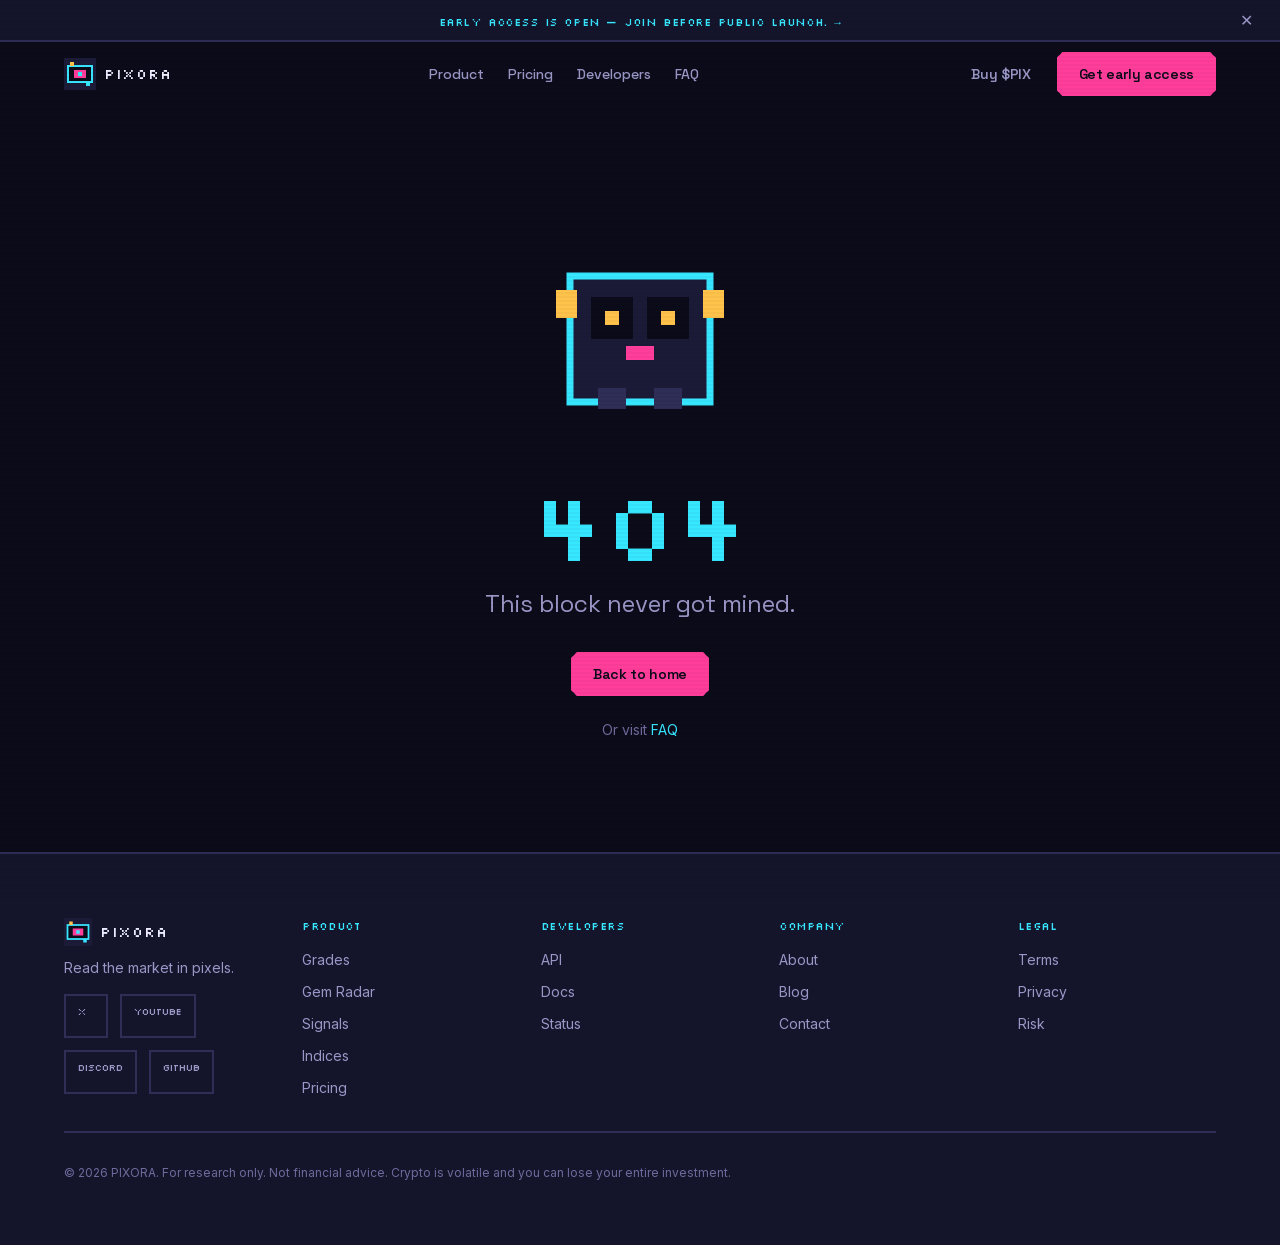
==== 404/index.html @ 0aa2efa0 "init out" ====
<!DOCTYPE html><html lang="en"><head><meta charSet="utf-8"/><meta name="viewport" content="width=device-width, initial-scale=1"/><link rel="preload" href="/_next/static/media/36966cca54120369-s.p.woff2" as="font" crossorigin="" type="font/woff2"/><link rel="preload" href="/_next/static/media/bb3ef058b751a6ad-s.p.woff2" as="font" crossorigin="" type="font/woff2"/><link rel="preload" href="/_next/static/media/cd21efaca8026c00-s.p.woff2" as="font" crossorigin="" type="font/woff2"/><link rel="preload" href="/_next/static/media/e4af272ccee01ff0-s.p.woff2" as="font" crossorigin="" type="font/woff2"/><link rel="stylesheet" href="/_next/static/css/86339a4e641a12f9.css" data-precedence="next"/><link rel="preload" as="script" fetchPriority="low" href="/_next/static/chunks/webpack-b4691cfa1167f748.js"/><script src="/_next/static/chunks/fd9d1056-ac47f7b4a1759b90.js" async=""></script><script src="/_next/static/chunks/117-aba1c39e933ef17c.js" async=""></script><script src="/_next/static/chunks/main-app-b367c24e3bdda0e7.js" async=""></script><script src="/_next/static/chunks/137-a3e1f3eebce6c471.js" async=""></script><script src="/_next/static/chunks/648-72a559f8085f5372.js" async=""></script><script src="/_next/static/chunks/372-f726cdbb1d85a0af.js" async=""></script><script src="/_next/static/chunks/app/not-found-fc26bf6916c43bfe.js" async=""></script><script src="/_next/static/chunks/421-c3013b877b399566.js" async=""></script><script src="/_next/static/chunks/app/page-7d59f54dd0442eeb.js" async=""></script><script src="/_next/static/chunks/app/layout-c3cb37a6035e5b88.js" async=""></script><meta name="robots" content="noindex"/><meta name="theme-color" content="#0B0B1A"/><title>PIXORA — AI market intelligence for crypto</title><meta name="description" content="PIXORA turns on-chain and market data into clear token scores, live signals, and early gem alerts. Research only — not financial advice."/><meta name="keywords" content="crypto analytics,token scores,crypto signals,AI crypto,gem finder,market intelligence"/><meta name="robots" content="index, follow"/><meta property="og:title" content="PIXORA — Read the market in pixels."/><meta property="og:description" content="Clear token scores, live signals, and early gem alerts. Research only."/><meta property="og:site_name" content="PIXORA"/><meta property="og:image" content="https://pixora.example/img/og.svg"/><meta property="og:image:width" content="1200"/><meta property="og:image:height" content="630"/><meta property="og:image:alt" content="PIXORA — Read the market in pixels."/><meta property="og:type" content="website"/><meta name="twitter:card" content="summary_large_image"/><meta name="twitter:title" content="PIXORA — Read the market in pixels."/><meta name="twitter:description" content="Clear token scores, live signals, and early gem alerts."/><meta name="twitter:image" content="https://pixora.example/img/og.svg"/><link rel="icon" href="/icons/icon.svg" type="image/svg+xml"/><link rel="apple-touch-icon" href="/icons/icon.svg"/><meta name="next-size-adjust"/><script src="/_next/static/chunks/polyfills-42372ed130431b0a.js" noModule=""></script></head><body class="__variable_0f99ce __variable_dd5b2f __variable_f367f3 __variable_3c557b font-sans"><div aria-hidden="true" class="pointer-events-none fixed inset-0 z-[70] opacity-[0.035]" style="background-image:repeating-linear-gradient(0deg, transparent, transparent 2px, rgba(0,0,0,.8) 2px, rgba(0,0,0,.8) 4px)"></div><header class="sticky top-0 z-40 border-b-2 transition-colors duration-pixel border-transparent bg-transparent"><div class="mx-auto flex h-16 max-w-container items-center justify-between px-4 md:px-6"><a class="flex items-center gap-2 text-text" href="/"><svg viewBox="0 0 32 32" class="h-8 w-8" aria-hidden="true" fill="none" xmlns="http://www.w3.org/2000/svg"><rect width="32" height="32" fill="#1B1B38"></rect><rect x="4" y="8" width="24" height="16" fill="#0B0B1A" stroke="#37E6FF" stroke-width="2"></rect><rect x="10" y="12" width="12" height="8" fill="#FF3D9A"></rect><rect x="14" y="14" width="4" height="4" fill="#37E6FF"></rect><rect x="6" y="4" width="4" height="4" fill="#FFC24B"></rect><rect x="22" y="24" width="4" height="4" fill="#37E6FF"></rect></svg><span class="font-pixel text-sm tracking-wider">PIXORA</span></a><nav class="hidden items-center gap-6 lg:flex" aria-label="Primary"><a class="group relative font-heading text-sm font-medium text-text-muted hover:text-text" href="/#pillars">Product<span class="absolute -bottom-1 left-0 h-0.5 w-0 bg-secondary transition-all duration-pixel group-hover:w-full"></span></a><a class="group relative font-heading text-sm font-medium text-text-muted hover:text-text" href="/pricing/">Pricing<span class="absolute -bottom-1 left-0 h-0.5 w-0 bg-secondary transition-all duration-pixel group-hover:w-full"></span></a><a class="group relative font-heading text-sm font-medium text-text-muted hover:text-text" href="/developers/">Developers<span class="absolute -bottom-1 left-0 h-0.5 w-0 bg-secondary transition-all duration-pixel group-hover:w-full"></span></a><a class="group relative font-heading text-sm font-medium text-text-muted hover:text-text" href="/faq/">FAQ<span class="absolute -bottom-1 left-0 h-0.5 w-0 bg-secondary transition-all duration-pixel group-hover:w-full"></span></a></nav><div class="hidden items-center gap-3 lg:flex"><a class="inline-flex items-center justify-center gap-2 py-2.5 font-heading text-sm font-semibold tracking-tight clip-pixel transition-all duration-pixel ease-pixel active:translate-y-0.5 active:shadow-none disabled:cursor-not-allowed disabled:opacity-40 disabled:active:translate-y-0 focus-visible:outline-2 focus-visible:outline-offset-2 focus-visible:outline-secondary bg-transparent text-text-muted border-2 border-transparent hover:text-secondary hover:border-line min-h-10 px-3" href="/#token">Buy $PIX</a><a class="inline-flex min-h-11 items-center justify-center gap-2 px-5 py-2.5 font-heading text-sm font-semibold tracking-tight clip-pixel transition-all duration-pixel ease-pixel active:translate-y-0.5 active:shadow-none disabled:cursor-not-allowed disabled:opacity-40 disabled:active:translate-y-0 focus-visible:outline-2 focus-visible:outline-offset-2 focus-visible:outline-secondary bg-primary text-on-primary border-2 border-primary hover:bg-primary-press shadow-hard hover:shadow-hard-sm" href="#final-cta">Get early access</a></div><button type="button" class="min-h-11 min-w-11 border-2 border-line px-3 font-pixel text-xs text-secondary lg:hidden" aria-label="Open menu" aria-expanded="false">MENU</button></div></header><main><section class="py-20 md:py-28"><div class="mx-auto w-full max-w-container px-4 md:px-6 flex flex-col items-center text-center"><div class="relative h-48 w-48 md:h-56 md:w-56" aria-hidden="true"><svg viewBox="0 0 64 64" class="h-full w-full" fill="none"><rect x="12" y="16" width="40" height="36" fill="#1B1B38" stroke="#37E6FF" stroke-width="2"></rect><rect x="18" y="22" width="12" height="12" fill="#0B0B1A"></rect><rect x="34" y="22" width="12" height="12" fill="#0B0B1A"></rect><rect x="22" y="26" width="4" height="4" fill="#37E6FF"></rect><rect x="38" y="26" width="4" height="4" fill="#37E6FF"></rect><rect x="28" y="36" width="8" height="4" fill="#FF3D9A"></rect><rect x="8" y="20" width="6" height="8" fill="#FFC24B"></rect><rect x="50" y="20" width="6" height="8" fill="#FFC24B"></rect><rect x="22" y="26" width="4" height="4" fill="#FFC24B"></rect><rect x="38" y="26" width="4" height="4" fill="#FFC24B"></rect><rect x="20" y="48" width="8" height="6" fill="#2E2E57"></rect><rect x="36" y="48" width="8" height="6" fill="#2E2E57"></rect></svg></div><p class="mt-8 font-pixel text-6xl text-secondary md:text-8xl">404</p><p class="mt-4 font-heading text-xl text-text-muted md:text-2xl">This block never got mined.</p><div class="mt-8"><a class="inline-flex min-h-11 items-center justify-center gap-2 px-5 py-2.5 font-heading text-sm font-semibold tracking-tight clip-pixel transition-all duration-pixel ease-pixel active:translate-y-0.5 active:shadow-none disabled:cursor-not-allowed disabled:opacity-40 disabled:active:translate-y-0 focus-visible:outline-2 focus-visible:outline-offset-2 focus-visible:outline-secondary bg-primary text-on-primary border-2 border-primary hover:bg-primary-press shadow-hard hover:shadow-hard-sm" href="/">Back to home</a></div><p class="mt-6 text-sm text-text-dim">Or visit<!-- --> <a class="text-secondary hover:text-primary" href="/faq/">FAQ</a></p></div></section></main><footer class="border-t-2 border-line bg-surface py-12 md:py-16"><div class="mx-auto w-full max-w-container px-4 md:px-6"><div class="grid gap-10 md:grid-cols-2 lg:grid-cols-5"><div class="lg:col-span-1"><a class="mb-3 flex items-center gap-2" href="/"><svg viewBox="0 0 32 32" class="h-7 w-7" aria-hidden="true" fill="none" xmlns="http://www.w3.org/2000/svg"><rect width="32" height="32" fill="#1B1B38"></rect><rect x="4" y="8" width="24" height="16" fill="#0B0B1A" stroke="#37E6FF" stroke-width="2"></rect><rect x="10" y="12" width="12" height="8" fill="#FF3D9A"></rect><rect x="14" y="14" width="4" height="4" fill="#37E6FF"></rect><rect x="6" y="4" width="4" height="4" fill="#FFC24B"></rect><rect x="22" y="24" width="4" height="4" fill="#37E6FF"></rect></svg><span class="font-pixel text-sm tracking-wider text-text">PIXORA</span></a><p class="mb-4 text-sm text-text-muted">Read the market in pixels.</p><div class="flex flex-wrap gap-3"><a href="#" class="min-h-11 min-w-11 border-2 border-line px-3 py-2 font-pixel text-[10px] uppercase text-text-muted hover:border-secondary hover:text-secondary" aria-label="X">X</a><a href="#" class="min-h-11 min-w-11 border-2 border-line px-3 py-2 font-pixel text-[10px] uppercase text-text-muted hover:border-secondary hover:text-secondary" aria-label="YouTube">YouTube</a><a href="#" class="min-h-11 min-w-11 border-2 border-line px-3 py-2 font-pixel text-[10px] uppercase text-text-muted hover:border-secondary hover:text-secondary" aria-label="Discord">Discord</a><a href="#" class="min-h-11 min-w-11 border-2 border-line px-3 py-2 font-pixel text-[10px] uppercase text-text-muted hover:border-secondary hover:text-secondary" aria-label="GitHub">GitHub</a></div></div><div><h3 class="mb-3 font-pixel text-[11px] uppercase tracking-wider text-secondary">Product</h3><ul class="space-y-2"><li><a class="text-sm text-text-muted hover:text-text" href="/#dual-grade">Grades</a></li><li><a class="text-sm text-text-muted hover:text-text" href="/#gem-radar">Gem Radar</a></li><li><a class="text-sm text-text-muted hover:text-text" href="/#signals">Signals</a></li><li><a class="text-sm text-text-muted hover:text-text" href="/#indices">Indices</a></li><li><a class="text-sm text-text-muted hover:text-text" href="/pricing/">Pricing</a></li></ul></div><div><h3 class="mb-3 font-pixel text-[11px] uppercase tracking-wider text-secondary">Developers</h3><ul class="space-y-2"><li><a class="text-sm text-text-muted hover:text-text" href="/developers/">API</a></li><li><a class="text-sm text-text-muted hover:text-text" href="/developers/docs/">Docs</a></li><li><a class="text-sm text-text-muted hover:text-text" href="#">Status</a></li></ul></div><div><h3 class="mb-3 font-pixel text-[11px] uppercase tracking-wider text-secondary">Company</h3><ul class="space-y-2"><li><a class="text-sm text-text-muted hover:text-text" href="/about/">About</a></li><li><a class="text-sm text-text-muted hover:text-text" href="#">Blog</a></li><li><a class="text-sm text-text-muted hover:text-text" href="#final-cta">Contact</a></li></ul></div><div><h3 class="mb-3 font-pixel text-[11px] uppercase tracking-wider text-secondary">Legal</h3><ul class="space-y-2"><li><a class="text-sm text-text-muted hover:text-text" href="/legal/terms/">Terms</a></li><li><a class="text-sm text-text-muted hover:text-text" href="/legal/privacy/">Privacy</a></li><li><a class="text-sm text-text-muted hover:text-text" href="/legal/risk/">Risk</a></li></ul></div></div><div class="h-0.5 w-full bg-line my-8" role="separator" aria-hidden="true"></div><p class="text-xs text-text-dim">© 2026 PIXORA. For research only. Not financial advice. Crypto is volatile and you can lose your entire investment.</p></div></footer><div class="pointer-events-none fixed bottom-4 right-4 z-[60] flex flex-col gap-2" aria-live="polite"></div><script src="/_next/static/chunks/webpack-b4691cfa1167f748.js" async=""></script><script>(self.__next_f=self.__next_f||[]).push([0]);self.__next_f.push([2,null])</script><script>self.__next_f.push([1,"1:HL[\"/_next/static/media/36966cca54120369-s.p.woff2\",\"font\",{\"crossOrigin\":\"\",\"type\":\"font/woff2\"}]\n2:HL[\"/_next/static/media/bb3ef058b751a6ad-s.p.woff2\",\"font\",{\"crossOrigin\":\"\",\"type\":\"font/woff2\"}]\n3:HL[\"/_next/static/media/cd21efaca8026c00-s.p.woff2\",\"font\",{\"crossOrigin\":\"\",\"type\":\"font/woff2\"}]\n4:HL[\"/_next/static/media/e4af272ccee01ff0-s.p.woff2\",\"font\",{\"crossOrigin\":\"\",\"type\":\"font/woff2\"}]\n5:HL[\"/_next/static/css/86339a4e641a12f9.css\",\"style\"]\n"])</script><script>self.__next_f.push([1,"6:I[2846,[],\"\"]\n8:I[5990,[\"137\",\"static/chunks/137-a3e1f3eebce6c471.js\",\"648\",\"static/chunks/648-72a559f8085f5372.js\",\"372\",\"static/chunks/372-f726cdbb1d85a0af.js\",\"160\",\"static/chunks/app/not-found-fc26bf6916c43bfe.js\"],\"Mascot\"]\n9:I[6908,[\"137\",\"static/chunks/137-a3e1f3eebce6c471.js\",\"648\",\"static/chunks/648-72a559f8085f5372.js\",\"372\",\"static/chunks/372-f726cdbb1d85a0af.js\",\"421\",\"static/chunks/421-c3013b877b399566.js\",\"931\",\"static/chunks/app/page-7d59f54dd0442eeb.js\"],\"PixelButton\"]\na:I[2972,[\"137\",\"static/chunks/137-a3e1f3eebce6c471.js\",\"648\",\"static/chunks/648-72a559f8085f5372.js\",\"372\",\"static/chunks/372-f726cdbb1d85a0af.js\",\"421\",\"static/chunks/421-c3013b877b399566.js\",\"931\",\"static/chunks/app/page-7d59f54dd0442eeb.js\"],\"\"]\nb:I[4707,[],\"\"]\nc:I[6423,[],\"\"]\nd:I[5505,[\"137\",\"static/chunks/137-a3e1f3eebce6c471.js\",\"648\",\"static/chunks/648-72a559f8085f5372.js\",\"185\",\"static/chunks/app/layout-c3cb37a6035e5b88.js\"],\"ToastProvider\"]\ne:I[4822,[\"137\",\"static/chunks/137-a3e1f3eebce6c471.js\",\"648\",\"static/chunks/648-72a559f8085f5372.js\",\"185\",\"static/chunks/app/layout-c3cb37a6035e5b88.js\"],\"ScanlineOverlay\"]\nf:I[1106,[\"137\",\"static/chunks/137-a3e1f3eebce6c471.js\",\"648\",\"static/chunks/648-72a559f8085f5372.js\",\"185\",\"static/chunks/app/layout-c3cb37a6035e5b88.js\"],\"AnnouncementBar\"]\n10:I[2310,[\"137\",\"static/chunks/137-a3e1f3eebce6c471.js\",\"648\",\"static/chunks/648-72a559f8085f5372.js\",\"185\",\"static/chunks/app/layout-c3cb37a6035e5b88.js\"],\"Navbar\"]\n12:I[1060,[],\"\"]\n13:[]\n"])</script><script>self.__next_f.push([1,"0:[\"$\",\"$L6\",null,{\"buildId\":\"bHCZo353h8qF0a1G0tWmg\",\"assetPrefix\":\"\",\"urlParts\":[\"\",\"_not-found\",\"\"],\"initialTree\":[\"\",{\"children\":[\"/_not-found\",{\"children\":[\"__PAGE__\",{}]}]},\"$undefined\",\"$undefined\",true],\"initialSeedData\":[\"\",{\"children\":[\"/_not-found\",{\"children\":[\"__PAGE__\",{},[[\"$L7\",[\"$\",\"section\",null,{\"className\":\"py-20 md:py-28\",\"children\":[\"$\",\"div\",null,{\"className\":\"mx-auto w-full max-w-container px-4 md:px-6 flex flex-col items-center text-center\",\"children\":[[\"$\",\"$L8\",null,{\"size\":\"lg\",\"expression\":\"surprise\"}],[\"$\",\"p\",null,{\"className\":\"mt-8 font-pixel text-6xl text-secondary md:text-8xl\",\"children\":\"404\"}],[\"$\",\"p\",null,{\"className\":\"mt-4 font-heading text-xl text-text-muted md:text-2xl\",\"children\":\"This block never got mined.\"}],[\"$\",\"div\",null,{\"className\":\"mt-8\",\"children\":[\"$\",\"$L9\",null,{\"href\":\"/\",\"children\":\"Back to home\"}]}],[\"$\",\"p\",null,{\"className\":\"mt-6 text-sm text-text-dim\",\"children\":[\"Or visit\",\" \",[\"$\",\"$La\",null,{\"href\":\"/faq\",\"className\":\"text-secondary hover:text-primary\",\"children\":\"FAQ\"}]]}]]}]}],null],null],null]},[null,[\"$\",\"$Lb\",null,{\"parallelRouterKey\":\"children\",\"segmentPath\":[\"children\",\"/_not-found\",\"children\"],\"error\":\"$undefined\",\"errorStyles\":\"$undefined\",\"errorScripts\":\"$undefined\",\"template\":[\"$\",\"$Lc\",null,{}],\"templateStyles\":\"$undefined\",\"templateScripts\":\"$undefined\",\"notFound\":\"$undefined\",\"notFoundStyles\":\"$undefined\"}]],null]},[[[[\"$\",\"link\",\"0\",{\"rel\":\"stylesheet\",\"href\":\"/_next/static/css/86339a4e641a12f9.css\",\"precedence\":\"next\",\"crossOrigin\":\"$undefined\"}]],[\"$\",\"html\",null,{\"lang\":\"en\",\"children\":[\"$\",\"body\",null,{\"className\":\"__variable_0f99ce __variable_dd5b2f __variable_f367f3 __variable_3c557b font-sans\",\"children\":[\"$\",\"$Ld\",null,{\"children\":[[\"$\",\"$Le\",null,{}],[\"$\",\"$Lf\",null,{}],[\"$\",\"$L10\",null,{}],[\"$\",\"main\",null,{\"children\":[\"$\",\"$Lb\",null,{\"parallelRouterKey\":\"children\",\"segmentPath\":[\"children\"],\"error\":\"$undefined\",\"errorStyles\":\"$undefined\",\"errorScripts\":\"$undefined\",\"template\":[\"$\",\"$Lc\",null,{}],\"templateStyles\":\"$undefined\",\"templateScripts\":\"$undefined\",\"notFound\":[\"$\",\"section\",null,{\"className\":\"py-20 md:py-28\",\"children\":[\"$\",\"div\",null,{\"className\":\"mx-auto w-full max-w-container px-4 md:px-6 flex flex-col items-center text-center\",\"children\":[[\"$\",\"$L8\",null,{\"size\":\"lg\",\"expression\":\"surprise\"}],[\"$\",\"p\",null,{\"className\":\"mt-8 font-pixel text-6xl text-secondary md:text-8xl\",\"children\":\"404\"}],[\"$\",\"p\",null,{\"className\":\"mt-4 font-heading text-xl text-text-muted md:text-2xl\",\"children\":\"This block never got mined.\"}],[\"$\",\"div\",null,{\"className\":\"mt-8\",\"children\":[\"$\",\"$L9\",null,{\"href\":\"/\",\"children\":\"Back to home\"}]}],[\"$\",\"p\",null,{\"className\":\"mt-6 text-sm text-text-dim\",\"children\":[\"Or visit\",\" \",[\"$\",\"$La\",null,{\"href\":\"/faq\",\"className\":\"text-secondary hover:text-primary\",\"children\":\"FAQ\"}]]}]]}]}],\"notFoundStyles\":[]}]}],[\"$\",\"footer\",null,{\"className\":\"border-t-2 border-line bg-surface py-12 md:py-16\",\"children\":[\"$\",\"div\",null,{\"className\":\"mx-auto w-full max-w-container px-4 md:px-6\",\"children\":[[\"$\",\"div\",null,{\"className\":\"grid gap-10 md:grid-cols-2 lg:grid-cols-5\",\"children\":[[\"$\",\"div\",null,{\"className\":\"lg:col-span-1\",\"children\":[[\"$\",\"$La\",null,{\"href\":\"/\",\"className\":\"mb-3 flex items-center gap-2\",\"children\":[[\"$\",\"svg\",null,{\"viewBox\":\"0 0 32 32\",\"className\":\"h-7 w-7\",\"aria-hidden\":true,\"fill\":\"none\",\"xmlns\":\"http://www.w3.org/2000/svg\",\"children\":[[\"$\",\"rect\",null,{\"width\":\"32\",\"height\":\"32\",\"fill\":\"#1B1B38\"}],[\"$\",\"rect\",null,{\"x\":\"4\",\"y\":\"8\",\"width\":\"24\",\"height\":\"16\",\"fill\":\"#0B0B1A\",\"stroke\":\"#37E6FF\",\"strokeWidth\":\"2\"}],[\"$\",\"rect\",null,{\"x\":\"10\",\"y\":\"12\",\"width\":\"12\",\"height\":\"8\",\"fill\":\"#FF3D9A\"}],[\"$\",\"rect\",null,{\"x\":\"14\",\"y\":\"14\",\"width\":\"4\",\"height\":\"4\",\"fill\":\"#37E6FF\"}],[\"$\",\"rect\",null,{\"x\":\"6\",\"y\":\"4\",\"width\":\"4\",\"height\":\"4\",\"fill\":\"#FFC24B\"}],[\"$\",\"rect\",null,{\"x\":\"22\",\"y\":\"24\",\"width\":\"4\",\"height\":\"4\",\"fill\":\"#37E6FF\"}]]}],[\"$\",\"span\",null,{\"className\":\"font-pixel text-sm tracking-wider text-text\",\"children\":\"PIXORA\"}]]}],[\"$\",\"p\",null,{\"className\":\"mb-4 text-sm text-text-muted\",\"children\":\"Read the market in pixels.\"}],[\"$\",\"div\",null,{\"className\":\"flex flex-wrap gap-3\",\"children\":[[\"$\",\"a\",\"X\",{\"href\":\"#\",\"className\":\"min-h-11 min-w-11 border-2 border-line px-3 py-2 font-pixel text-[10px] uppercase text-text-muted hover:border-secondary hover:text-secondary\",\"aria-label\":\"X\",\"children\":\"X\"}],[\"$\",\"a\",\"YouTube\",{\"href\":\"#\",\"className\":\"min-h-11 min-w-11 border-2 border-line px-3 py-2 font-pixel text-[10px] uppercase text-text-muted hover:border-secondary hover:text-secondary\",\"aria-label\":\"YouTube\",\"children\":\"YouTube\"}],[\"$\",\"a\",\"Discord\",{\"href\":\"#\",\"className\":\"min-h-11 min-w-11 border-2 border-line px-3 py-2 font-pixel text-[10px] uppercase text-text-muted hover:border-secondary hover:text-secondary\",\"aria-label\":\"Discord\",\"children\":\"Discord\"}],[\"$\",\"a\",\"GitHub\",{\"href\":\"#\",\"className\":\"min-h-11 min-w-11 border-2 border-line px-3 py-2 font-pixel text-[10px] uppercase text-text-muted hover:border-secondary hover:text-secondary\",\"aria-label\":\"GitHub\",\"children\":\"GitHub\"}]]}]]}],[[\"$\",\"div\",\"Product\",{\"children\":[[\"$\",\"h3\",null,{\"className\":\"mb-3 font-pixel text-[11px] uppercase tracking-wider text-secondary\",\"children\":\"Product\"}],[\"$\",\"ul\",null,{\"className\":\"space-y-2\",\"children\":[[\"$\",\"li\",\"Grades\",{\"children\":[\"$\",\"$La\",null,{\"href\":\"/#dual-grade\",\"className\":\"text-sm text-text-muted hover:text-text\",\"children\":\"Grades\"}]}],[\"$\",\"li\",\"Gem Radar\",{\"children\":[\"$\",\"$La\",null,{\"href\":\"/#gem-radar\",\"className\":\"text-sm text-text-muted hover:text-text\",\"children\":\"Gem Radar\"}]}],[\"$\",\"li\",\"Signals\",{\"children\":[\"$\",\"$La\",null,{\"href\":\"/#signals\",\"className\":\"text-sm text-text-muted hover:text-text\",\"children\":\"Signals\"}]}],[\"$\",\"li\",\"Indices\",{\"children\":[\"$\",\"$La\",null,{\"href\":\"/#indices\",\"className\":\"text-sm text-text-muted hover:text-text\",\"children\":\"Indices\"}]}],[\"$\",\"li\",\"Pricing\",{\"children\":[\"$\",\"$La\",null,{\"href\":\"/pricing\",\"className\":\"text-sm text-text-muted hover:text-text\",\"children\":\"Pricing\"}]}]]}]]}],[\"$\",\"div\",\"Developers\",{\"children\":[[\"$\",\"h3\",null,{\"className\":\"mb-3 font-pixel text-[11px] uppercase tracking-wider text-secondary\",\"children\":\"Developers\"}],[\"$\",\"ul\",null,{\"className\":\"space-y-2\",\"children\":[[\"$\",\"li\",\"API\",{\"children\":[\"$\",\"$La\",null,{\"href\":\"/developers\",\"className\":\"text-sm text-text-muted hover:text-text\",\"children\":\"API\"}]}],[\"$\",\"li\",\"Docs\",{\"children\":[\"$\",\"$La\",null,{\"href\":\"/developers/docs\",\"className\":\"text-sm text-text-muted hover:text-text\",\"children\":\"Docs\"}]}],[\"$\",\"li\",\"Status\",{\"children\":[\"$\",\"$La\",null,{\"href\":\"#\",\"className\":\"text-sm text-text-muted hover:text-text\",\"children\":\"Status\"}]}]]}]]}],[\"$\",\"div\",\"Company\",{\"children\":[[\"$\",\"h3\",null,{\"className\":\"mb-3 font-pixel text-[11px] uppercase tracking-wider text-secondary\",\"children\":\"Company\"}],[\"$\",\"ul\",null,{\"className\":\"space-y-2\",\"children\":[[\"$\",\"li\",\"About\",{\"children\":[\"$\",\"$La\",null,{\"href\":\"/about\",\"className\":\"text-sm text-text-muted hover:text-text\",\"children\":\"About\"}]}],[\"$\",\"li\",\"Blog\",{\"children\":[\"$\",\"$La\",null,{\"href\":\"#\",\"className\":\"text-sm text-text-muted hover:text-text\",\"children\":\"Blog\"}]}],[\"$\",\"li\",\"Contact\",{\"children\":[\"$\",\"$La\",null,{\"href\":\"#final-cta\",\"className\":\"text-sm text-text-muted hover:text-text\",\"children\":\"Contact\"}]}]]}]]}],[\"$\",\"div\",\"Legal\",{\"children\":[[\"$\",\"h3\",null,{\"className\":\"mb-3 font-pixel text-[11px] uppercase tracking-wider text-secondary\",\"children\":\"Legal\"}],[\"$\",\"ul\",null,{\"className\":\"space-y-2\",\"children\":[[\"$\",\"li\",\"Terms\",{\"children\":[\"$\",\"$La\",null,{\"href\":\"/legal/terms\",\"className\":\"text-sm text-text-muted hover:text-text\",\"children\":\"Terms\"}]}],[\"$\",\"li\",\"Privacy\",{\"children\":[\"$\",\"$La\",null,{\"href\":\"/legal/privacy\",\"className\":\"text-sm text-text-muted hover:text-text\",\"children\":\"Privacy\"}]}],[\"$\",\"li\",\"Risk\",{\"children\":[\"$\",\"$La\",null,{\"href\":\"/legal/risk\",\"className\":\"text-sm text-text-muted hover:text-text\",\"children\":\"Risk\"}]}]]}]]}]]]}],[\"$\",\"div\",null,{\"className\":\"h-0.5 w-full bg-line my-8\",\"role\":\"separator\",\"aria-hidden\":true}],[\"$\",\"p\",null,{\"className\":\"text-xs text-text-dim\",\"children\":\"© 2026 PIXORA. For research only. Not financial advice. Crypto is volatile and you can lose your entire investment.\"}]]}]}]]}]}]}]],null],null],\"couldBeIntercepted\":false,\"initialHead\":[[\"$\",\"meta\",null,{\"name\":\"robots\",\"content\":\"noindex\"}],\"$L11\"],\"globalErrorComponent\":\"$12\",\"missingSlots\":\"$W13\"}]\n"])</script><script>self.__next_f.push([1,"11:[[\"$\",\"meta\",\"0\",{\"name\":\"viewport\",\"content\":\"width=device-width, initial-scale=1\"}],[\"$\",\"meta\",\"1\",{\"name\":\"theme-color\",\"content\":\"#0B0B1A\"}],[\"$\",\"meta\",\"2\",{\"charSet\":\"utf-8\"}],[\"$\",\"title\",\"3\",{\"children\":\"PIXORA — AI market intelligence for crypto\"}],[\"$\",\"meta\",\"4\",{\"name\":\"description\",\"content\":\"PIXORA turns on-chain and market data into clear token scores, live signals, and early gem alerts. Research only — not financial advice.\"}],[\"$\",\"meta\",\"5\",{\"name\":\"keywords\",\"content\":\"crypto analytics,token scores,crypto signals,AI crypto,gem finder,market intelligence\"}],[\"$\",\"meta\",\"6\",{\"name\":\"robots\",\"content\":\"index, follow\"}],[\"$\",\"meta\",\"7\",{\"property\":\"og:title\",\"content\":\"PIXORA — Read the market in pixels.\"}],[\"$\",\"meta\",\"8\",{\"property\":\"og:description\",\"content\":\"Clear token scores, live signals, and early gem alerts. Research only.\"}],[\"$\",\"meta\",\"9\",{\"property\":\"og:site_name\",\"content\":\"PIXORA\"}],[\"$\",\"meta\",\"10\",{\"property\":\"og:image\",\"content\":\"https://pixora.example/img/og.svg\"}],[\"$\",\"meta\",\"11\",{\"property\":\"og:image:width\",\"content\":\"1200\"}],[\"$\",\"meta\",\"12\",{\"property\":\"og:image:height\",\"content\":\"630\"}],[\"$\",\"meta\",\"13\",{\"property\":\"og:image:alt\",\"content\":\"PIXORA — Read the market in pixels.\"}],[\"$\",\"meta\",\"14\",{\"property\":\"og:type\",\"content\":\"website\"}],[\"$\",\"meta\",\"15\",{\"name\":\"twitter:card\",\"content\":\"summary_large_image\"}],[\"$\",\"meta\",\"16\",{\"name\":\"twitter:title\",\"content\":\"PIXORA — Read the market in pixels.\"}],[\"$\",\"meta\",\"17\",{\"name\":\"twitter:description\",\"content\":\"Clear token scores, live signals, and early gem alerts.\"}],[\"$\",\"meta\",\"18\",{\"name\":\"twitter:image\",\"content\":\"https://pixora.example/img/og.svg\"}],[\"$\",\"link\",\"19\",{\"rel\":\"icon\",\"href\":\"/icons/icon.svg\",\"type\":\"image/svg+xml\"}],[\"$\",\"link\",\"20\",{\"rel\":\"apple-touch-icon\",\"href\":\"/icons/icon.svg\"}],[\"$\",\"meta\",\"21\",{\"name\":\"next-size-adjust\"}]]\n7:null\n"])</script></body></html>
---- _next/static/css/86339a4e641a12f9.css ----
*,:after,:before{--tw-border-spacing-x:0;--tw-border-spacing-y:0;--tw-translate-x:0;--tw-translate-y:0;--tw-rotate:0;--tw-skew-x:0;--tw-skew-y:0;--tw-scale-x:1;--tw-scale-y:1;--tw-pan-x: ;--tw-pan-y: ;--tw-pinch-zoom: ;--tw-scroll-snap-strictness:proximity;--tw-gradient-from-position: ;--tw-gradient-via-position: ;--tw-gradient-to-position: ;--tw-ordinal: ;--tw-slashed-zero: ;--tw-numeric-figure: ;--tw-numeric-spacing: ;--tw-numeric-fraction: ;--tw-ring-inset: ;--tw-ring-offset-width:0px;--tw-ring-offset-color:#fff;--tw-ring-color:rgba(59,130,246,.5);--tw-ring-offset-shadow:0 0 #0000;--tw-ring-shadow:0 0 #0000;--tw-shadow:0 0 #0000;--tw-shadow-colored:0 0 #0000;--tw-blur: ;--tw-brightness: ;--tw-contrast: ;--tw-grayscale: ;--tw-hue-rotate: ;--tw-invert: ;--tw-saturate: ;--tw-sepia: ;--tw-drop-shadow: ;--tw-backdrop-blur: ;--tw-backdrop-brightness: ;--tw-backdrop-contrast: ;--tw-backdrop-grayscale: ;--tw-backdrop-hue-rotate: ;--tw-backdrop-invert: ;--tw-backdrop-opacity: ;--tw-backdrop-saturate: ;--tw-backdrop-sepia: ;--tw-contain-size: ;--tw-contain-layout: ;--tw-contain-paint: ;--tw-contain-style: }::backdrop{--tw-border-spacing-x:0;--tw-border-spacing-y:0;--tw-translate-x:0;--tw-translate-y:0;--tw-rotate:0;--tw-skew-x:0;--tw-skew-y:0;--tw-scale-x:1;--tw-scale-y:1;--tw-pan-x: ;--tw-pan-y: ;--tw-pinch-zoom: ;--tw-scroll-snap-strictness:proximity;--tw-gradient-from-position: ;--tw-gradient-via-position: ;--tw-gradient-to-position: ;--tw-ordinal: ;--tw-slashed-zero: ;--tw-numeric-figure: ;--tw-numeric-spacing: ;--tw-numeric-fraction: ;--tw-ring-inset: ;--tw-ring-offset-width:0px;--tw-ring-offset-color:#fff;--tw-ring-color:rgba(59,130,246,.5);--tw-ring-offset-shadow:0 0 #0000;--tw-ring-shadow:0 0 #0000;--tw-shadow:0 0 #0000;--tw-shadow-colored:0 0 #0000;--tw-blur: ;--tw-brightness: ;--tw-contrast: ;--tw-grayscale: ;--tw-hue-rotate: ;--tw-invert: ;--tw-saturate: ;--tw-sepia: ;--tw-drop-shadow: ;--tw-backdrop-blur: ;--tw-backdrop-brightness: ;--tw-backdrop-contrast: ;--tw-backdrop-grayscale: ;--tw-backdrop-hue-rotate: ;--tw-backdrop-invert: ;--tw-backdrop-opacity: ;--tw-backdrop-saturate: ;--tw-backdrop-sepia: ;--tw-contain-size: ;--tw-contain-layout: ;--tw-contain-paint: ;--tw-contain-style: }/*
! tailwindcss v3.4.19 | MIT License | https://tailwindcss.com
*/*,:after,:before{box-sizing:border-box;border:0 solid #e5e7eb}:after,:before{--tw-content:""}:host,html{line-height:1.5;-webkit-text-size-adjust:100%;-moz-tab-size:4;tab-size:4;font-family:var(--font-inter),sans-serif;font-feature-settings:normal;font-variation-settings:normal;-webkit-tap-highlight-color:transparent}body{margin:0;line-height:inherit}hr{height:0;color:inherit;border-top-width:1px}abbr:where([title]){text-decoration:underline dotted}h1,h2,h3,h4,h5,h6{font-size:inherit;font-weight:inherit}a{color:inherit;text-decoration:inherit}b,strong{font-weight:bolder}code,kbd,pre,samp{font-family:var(--font-jetbrains-mono),monospace;font-feature-settings:normal;font-variation-settings:normal;font-size:1em}small{font-size:80%}sub,sup{font-size:75%;line-height:0;position:relative;vertical-align:baseline}sub{bottom:-.25em}sup{top:-.5em}table{text-indent:0;border-color:inherit;border-collapse:collapse}button,input,optgroup,select,textarea{font-family:inherit;font-feature-settings:inherit;font-variation-settings:inherit;font-size:100%;font-weight:inherit;line-height:inherit;letter-spacing:inherit;color:inherit;margin:0;padding:0}button,select{text-transform:none}button,input:where([type=button]),input:where([type=reset]),input:where([type=submit]){-webkit-appearance:button;background-color:transparent;background-image:none}:-moz-focusring{outline:auto}:-moz-ui-invalid{box-shadow:none}progress{vertical-align:baseline}::-webkit-inner-spin-button,::-webkit-outer-spin-button{height:auto}[type=search]{-webkit-appearance:textfield;outline-offset:-2px}::-webkit-search-decoration{-webkit-appearance:none}::-webkit-file-upload-button{-webkit-appearance:button;font:inherit}summary{display:list-item}blockquote,dd,dl,figure,h1,h2,h3,h4,h5,h6,hr,p,pre{margin:0}fieldset{margin:0}fieldset,legend{padding:0}menu,ol,ul{list-style:none;margin:0;padding:0}dialog{padding:0}textarea{resize:vertical}input::placeholder,textarea::placeholder{opacity:1;color:#9ca3af}[role=button],button{cursor:pointer}:disabled{cursor:default}audio,canvas,embed,iframe,img,object,svg,video{display:block;vertical-align:middle}img,video{max-width:100%;height:auto}[hidden]:where(:not([hidden=until-found])){display:none}html{scroll-behavior:smooth}@media (prefers-reduced-motion:reduce){html{scroll-behavior:auto}}body{font-family:var(--font-inter),sans-serif;-webkit-font-smoothing:antialiased;-moz-osx-font-smoothing:grayscale;background-color:var(--bg);color:var(--text)}:focus-visible{outline:2px solid var(--secondary);outline-offset:2px}::selection{background:rgba(255,61,154,.35);color:var(--text)}.sr-only{position:absolute;width:1px;height:1px;padding:0;margin:-1px;overflow:hidden;clip:rect(0,0,0,0);white-space:nowrap;border-width:0}.pointer-events-none{pointer-events:none}.pointer-events-auto{pointer-events:auto}.\!visible{visibility:visible!important}.visible{visibility:visible}.fixed{position:fixed}.absolute{position:absolute}.relative{position:relative}.sticky{position:sticky}.-inset-1{inset:-.25rem}.inset-0{inset:0}.-bottom-1{bottom:-.25rem}.-right-1{right:-.25rem}.-top-3{top:-.75rem}.bottom-4{bottom:1rem}.bottom-\[18\%\]{bottom:18%}.left-0{left:0}.right-3{right:.75rem}.right-4{right:1rem}.right-\[12\%\]{right:12%}.top-0{top:0}.top-1\/2{top:50%}.top-2{top:.5rem}.z-10{z-index:10}.z-40{z-index:40}.z-50{z-index:50}.z-\[40\]{z-index:40}.z-\[60\]{z-index:60}.z-\[70\]{z-index:70}.mx-auto{margin-left:auto;margin-right:auto}.my-8{margin-top:2rem;margin-bottom:2rem}.mb-1{margin-bottom:.25rem}.mb-10{margin-bottom:2.5rem}.mb-12{margin-bottom:3rem}.mb-2{margin-bottom:.5rem}.mb-3{margin-bottom:.75rem}.mb-4{margin-bottom:1rem}.mb-5{margin-bottom:1.25rem}.mb-6{margin-bottom:1.5rem}.mb-8{margin-bottom:2rem}.ml-0\.5{margin-left:.125rem}.ml-2{margin-left:.5rem}.ml-auto{margin-left:auto}.mr-2{margin-right:.5rem}.mt-12{margin-top:3rem}.mt-16{margin-top:4rem}.mt-2{margin-top:.5rem}.mt-3{margin-top:.75rem}.mt-4{margin-top:1rem}.mt-5{margin-top:1.25rem}.mt-6{margin-top:1.5rem}.mt-8{margin-top:2rem}.block{display:block}.inline-block{display:inline-block}.flex{display:flex}.inline-flex{display:inline-flex}.table{display:table}.grid{display:grid}.hidden{display:none}.h-0\.5{height:.125rem}.h-10{height:2.5rem}.h-12{height:3rem}.h-16{height:4rem}.h-24{height:6rem}.h-28{height:7rem}.h-3{height:.75rem}.h-4{height:1rem}.h-40{height:10rem}.h-48{height:12rem}.h-6{height:1.5rem}.h-7{height:1.75rem}.h-8{height:2rem}.h-full{height:100%}.min-h-10{min-height:2.5rem}.min-h-11{min-height:2.75rem}.min-h-9{min-height:2.25rem}.min-h-\[88vh\]{min-height:88vh}.w-0{width:0}.w-10{width:2.5rem}.w-12{width:3rem}.w-16{width:4rem}.w-2{width:.5rem}.w-24{width:6rem}.w-28{width:7rem}.w-3{width:.75rem}.w-40{width:10rem}.w-48{width:12rem}.w-6{width:1.5rem}.w-7{width:1.75rem}.w-8{width:2rem}.w-full{width:100%}.min-w-11{min-width:2.75rem}.min-w-\[360px\]{min-width:360px}.min-w-\[640px\]{min-width:640px}.max-w-2xl{max-width:42rem}.max-w-3xl{max-width:48rem}.max-w-\[85\%\]{max-width:85%}.max-w-\[95\%\]{max-width:95%}.max-w-container{max-width:var(--container)}.max-w-lg{max-width:32rem}.max-w-md{max-width:28rem}.max-w-sm{max-width:24rem}.max-w-xl{max-width:36rem}.flex-1{flex:1 1 0%}.-translate-y-1\/2{--tw-translate-y:-50%;transform:translate(var(--tw-translate-x),var(--tw-translate-y)) rotate(var(--tw-rotate)) skewX(var(--tw-skew-x)) skewY(var(--tw-skew-y)) scaleX(var(--tw-scale-x)) scaleY(var(--tw-scale-y))}@keyframes pulse{50%{opacity:.5}}.animate-pulse{animation:pulse 2s cubic-bezier(.4,0,.6,1) infinite}.grid-cols-2{grid-template-columns:repeat(2,minmax(0,1fr))}.flex-col{flex-direction:column}.flex-wrap{flex-wrap:wrap}.items-start{align-items:flex-start}.items-end{align-items:flex-end}.items-center{align-items:center}.justify-center{justify-content:center}.justify-between{justify-content:space-between}.justify-around{justify-content:space-around}.gap-1{gap:.25rem}.gap-10{gap:2.5rem}.gap-2{gap:.5rem}.gap-3{gap:.75rem}.gap-4{gap:1rem}.gap-5{gap:1.25rem}.gap-6{gap:1.5rem}.gap-8{gap:2rem}.space-y-12>:not([hidden])~:not([hidden]){--tw-space-y-reverse:0;margin-top:calc(3rem * calc(1 - var(--tw-space-y-reverse)));margin-bottom:calc(3rem * var(--tw-space-y-reverse))}.space-y-2>:not([hidden])~:not([hidden]){--tw-space-y-reverse:0;margin-top:calc(.5rem * calc(1 - var(--tw-space-y-reverse)));margin-bottom:calc(.5rem * var(--tw-space-y-reverse))}.space-y-3>:not([hidden])~:not([hidden]){--tw-space-y-reverse:0;margin-top:calc(.75rem * calc(1 - var(--tw-space-y-reverse)));margin-bottom:calc(.75rem * var(--tw-space-y-reverse))}.space-y-4>:not([hidden])~:not([hidden]){--tw-space-y-reverse:0;margin-top:calc(1rem * calc(1 - var(--tw-space-y-reverse)));margin-bottom:calc(1rem * var(--tw-space-y-reverse))}.overflow-hidden{overflow:hidden}.overflow-x-auto{overflow-x:auto}.rounded-full{border-radius:9999px}.border{border-width:1px}.border-2{border-width:2px}.border-4{border-width:4px}.border-y-2{border-top-width:2px;border-bottom-width:2px}.border-b{border-bottom-width:1px}.border-b-2{border-bottom-width:2px}.border-t-2{border-top-width:2px}.border-dashed{border-style:dashed}.border-line{border-color:var(--line)}.border-primary{border-color:var(--primary)}.border-secondary{border-color:var(--secondary)}.border-transparent{border-color:transparent}.bg-accent{background-color:var(--accent)}.bg-bg{background-color:var(--bg)}.bg-card{background-color:var(--card)}.bg-card-2{background-color:var(--card-2)}.bg-line{background-color:var(--line)}.bg-primary{background-color:var(--primary)}.bg-secondary{background-color:var(--secondary)}.bg-surface{background-color:var(--surface)}.bg-transparent{background-color:transparent}.object-cover{object-fit:cover}.p-1{padding:.25rem}.p-3{padding:.75rem}.p-4{padding:1rem}.p-5{padding:1.25rem}.p-6{padding:1.5rem}.px-2{padding-left:.5rem;padding-right:.5rem}.px-3{padding-left:.75rem;padding-right:.75rem}.px-4{padding-left:1rem;padding-right:1rem}.px-5{padding-left:1.25rem;padding-right:1.25rem}.py-0\.5{padding-top:.125rem;padding-bottom:.125rem}.py-1{padding-top:.25rem;padding-bottom:.25rem}.py-1\.5{padding-top:.375rem;padding-bottom:.375rem}.py-12{padding-top:3rem;padding-bottom:3rem}.py-16{padding-top:4rem;padding-bottom:4rem}.py-2{padding-top:.5rem;padding-bottom:.5rem}.py-2\.5{padding-top:.625rem;padding-bottom:.625rem}.py-20{padding-top:5rem;padding-bottom:5rem}.py-3{padding-top:.75rem;padding-bottom:.75rem}.py-4{padding-top:1rem;padding-bottom:1rem}.py-5{padding-top:1.25rem;padding-bottom:1.25rem}.py-8{padding-top:2rem;padding-bottom:2rem}.pb-2{padding-bottom:.5rem}.pb-3{padding-bottom:.75rem}.text-left{text-align:left}.text-center{text-align:center}.font-heading{font-family:var(--font-space-grotesk),sans-serif}.font-mono{font-family:var(--font-jetbrains-mono),monospace}.font-pixel{font-family:var(--font-silkscreen),monospace}.font-sans{font-family:var(--font-inter),sans-serif}.text-2xl{font-size:1.5rem;line-height:2rem}.text-3xl{font-size:1.875rem;line-height:2.25rem}.text-4xl{font-size:2.25rem;line-height:2.5rem}.text-6xl{font-size:3.75rem;line-height:1}.text-\[10px\]{font-size:10px}.text-\[11px\]{font-size:11px}.text-\[12px\]{font-size:12px}.text-\[28px\]{font-size:28px}.text-\[30px\]{font-size:30px}.text-\[36px\]{font-size:36px}.text-\[40px\]{font-size:40px}.text-base{font-size:1rem;line-height:1.5rem}.text-lg{font-size:1.125rem;line-height:1.75rem}.text-sm{font-size:.875rem;line-height:1.25rem}.text-xl{font-size:1.25rem;line-height:1.75rem}.text-xs{font-size:.75rem;line-height:1rem}.font-bold{font-weight:700}.font-medium{font-weight:500}.font-normal{font-weight:400}.font-semibold{font-weight:600}.uppercase{text-transform:uppercase}.tabular-nums{--tw-numeric-spacing:tabular-nums;font-variant-numeric:var(--tw-ordinal) var(--tw-slashed-zero) var(--tw-numeric-figure) var(--tw-numeric-spacing) var(--tw-numeric-fraction)}.leading-\[1\.05\]{line-height:1.05}.leading-relaxed{line-height:1.625}.leading-tight{line-height:1.25}.tracking-\[1px\]{letter-spacing:1px}.tracking-tight{letter-spacing:-.025em}.tracking-wider{letter-spacing:.05em}.text-accent{color:var(--accent)}.text-down{color:var(--down)}.text-on-primary{color:var(--on-primary)}.text-secondary{color:var(--secondary)}.text-text{color:var(--text)}.text-text-dim{color:var(--text-dim)}.text-text-muted{color:var(--text-muted)}.text-up{color:var(--up)}.text-warn{color:var(--warn)}.opacity-100{opacity:1}.opacity-25{opacity:.25}.opacity-30{opacity:.3}.opacity-40{opacity:.4}.opacity-60{opacity:.6}.opacity-70{opacity:.7}.opacity-\[0\.035\]{opacity:.035}.shadow{--tw-shadow:0 1px 3px 0 rgba(0,0,0,.1),0 1px 2px -1px rgba(0,0,0,.1);--tw-shadow-colored:0 1px 3px 0 var(--tw-shadow-color),0 1px 2px -1px var(--tw-shadow-color)}.shadow,.shadow-hard{box-shadow:var(--tw-ring-offset-shadow,0 0 #0000),var(--tw-ring-shadow,0 0 #0000),var(--tw-shadow)}.shadow-hard{--tw-shadow:var(--shadow-hard);--tw-shadow-colored:var(--shadow-hard)}.filter{filter:var(--tw-blur) var(--tw-brightness) var(--tw-contrast) var(--tw-grayscale) var(--tw-hue-rotate) var(--tw-invert) var(--tw-saturate) var(--tw-sepia) var(--tw-drop-shadow)}.backdrop-blur-md{--tw-backdrop-blur:blur(12px);-webkit-backdrop-filter:var(--tw-backdrop-blur) var(--tw-backdrop-brightness) var(--tw-backdrop-contrast) var(--tw-backdrop-grayscale) var(--tw-backdrop-hue-rotate) var(--tw-backdrop-invert) var(--tw-backdrop-opacity) var(--tw-backdrop-saturate) var(--tw-backdrop-sepia);backdrop-filter:var(--tw-backdrop-blur) var(--tw-backdrop-brightness) var(--tw-backdrop-contrast) var(--tw-backdrop-grayscale) var(--tw-backdrop-hue-rotate) var(--tw-backdrop-invert) var(--tw-backdrop-opacity) var(--tw-backdrop-saturate) var(--tw-backdrop-sepia)}.transition{transition-property:color,background-color,border-color,text-decoration-color,fill,stroke,opacity,box-shadow,transform,filter,backdrop-filter;transition-timing-function:cubic-bezier(.4,0,.2,1);transition-duration:.15s}.transition-all{transition-property:all;transition-timing-function:cubic-bezier(.4,0,.2,1);transition-duration:.15s}.transition-colors{transition-property:color,background-color,border-color,text-decoration-color,fill,stroke;transition-timing-function:cubic-bezier(.4,0,.2,1);transition-duration:.15s}.duration-pixel{transition-duration:.12s}.ease-pixel{transition-timing-function:cubic-bezier(.2,.7,.2,1)}.shadow-hard{box-shadow:var(--shadow-hard)}.clip-pixel{clip-path:polygon(6px 0,calc(100% - 6px) 0,100% 6px,100% calc(100% - 6px),calc(100% - 6px) 100%,6px 100%,0 calc(100% - 6px),0 6px)}.tabular-nums{font-variant-numeric:tabular-nums}:root{--bg:#0b0b1a;--surface:#14142b;--card:#1b1b38;--card-2:#232349;--line:#2e2e57;--primary:#ff3d9a;--primary-press:#e22b84;--secondary:#37e6ff;--accent:#ffc24b;--up:#3df5a0;--down:#ff5c7a;--warn:#ffb020;--text:#edebff;--text-muted:#9a97c7;--text-dim:#6e6b9c;--on-primary:#0b0b1a;--container:1200px;--radius:4px;--shadow-hard:6px 6px 0 rgba(0,0,0,.5);--grad-brand:linear-gradient(135deg,#ff3d9a,#37e6ff)}.placeholder\:text-text-dim::placeholder{color:var(--text-dim)}.hover\:-translate-y-0\.5:hover{--tw-translate-y:-0.125rem;transform:translate(var(--tw-translate-x),var(--tw-translate-y)) rotate(var(--tw-rotate)) skewX(var(--tw-skew-x)) skewY(var(--tw-skew-y)) scaleX(var(--tw-scale-x)) scaleY(var(--tw-scale-y))}.hover\:border-line:hover{border-color:var(--line)}.hover\:border-secondary:hover{border-color:var(--secondary)}.hover\:bg-primary-press:hover{background-color:var(--primary-press)}.hover\:text-primary:hover{color:var(--primary)}.hover\:text-secondary:hover{color:var(--secondary)}.hover\:text-text:hover{color:var(--text)}.hover\:shadow-hard-sm:hover{--tw-shadow:4px 4px 0 rgba(0,0,0,.5);--tw-shadow-colored:4px 4px 0 var(--tw-shadow-color);box-shadow:var(--tw-ring-offset-shadow,0 0 #0000),var(--tw-ring-shadow,0 0 #0000),var(--tw-shadow)}.focus-visible\:border-secondary:focus-visible{border-color:var(--secondary)}.focus-visible\:outline:focus-visible{outline-style:solid}.focus-visible\:outline-2:focus-visible{outline-width:2px}.focus-visible\:outline-offset-2:focus-visible{outline-offset:2px}.focus-visible\:outline-offset-\[-2px\]:focus-visible{outline-offset:-2px}.focus-visible\:outline-secondary:focus-visible{outline-color:var(--secondary)}.active\:translate-y-0\.5:active{--tw-translate-y:0.125rem;transform:translate(var(--tw-translate-x),var(--tw-translate-y)) rotate(var(--tw-rotate)) skewX(var(--tw-skew-x)) skewY(var(--tw-skew-y)) scaleX(var(--tw-scale-x)) scaleY(var(--tw-scale-y))}.active\:shadow-none:active{--tw-shadow:0 0 #0000;--tw-shadow-colored:0 0 #0000;box-shadow:var(--tw-ring-offset-shadow,0 0 #0000),var(--tw-ring-shadow,0 0 #0000),var(--tw-shadow)}.disabled\:cursor-not-allowed:disabled{cursor:not-allowed}.disabled\:opacity-40:disabled{opacity:.4}.disabled\:active\:translate-y-0:active:disabled{--tw-translate-y:0px;transform:translate(var(--tw-translate-x),var(--tw-translate-y)) rotate(var(--tw-rotate)) skewX(var(--tw-skew-x)) skewY(var(--tw-skew-y)) scaleX(var(--tw-scale-x)) scaleY(var(--tw-scale-y))}.group:hover .group-hover\:w-full{width:100%}@media (prefers-reduced-motion:no-preference){@keyframes spin{to{transform:rotate(1turn)}}.motion-safe\:animate-\[spin_6s_linear_infinite\]{animation:spin 6s linear infinite}}@media (min-width:640px){.sm\:grid-cols-2{grid-template-columns:repeat(2,minmax(0,1fr))}.sm\:flex-row{flex-direction:row}}@media (min-width:768px){.md\:mb-14{margin-bottom:3.5rem}.md\:h-48{height:12rem}.md\:h-56{height:14rem}.md\:w-48{width:12rem}.md\:w-56{width:14rem}.md\:grid-cols-2{grid-template-columns:repeat(2,minmax(0,1fr))}.md\:grid-cols-3{grid-template-columns:repeat(3,minmax(0,1fr))}.md\:grid-cols-4{grid-template-columns:repeat(4,minmax(0,1fr))}.md\:grid-cols-\[auto_1fr\]{grid-template-columns:auto 1fr}.md\:gap-8{gap:2rem}.md\:p-10{padding:2.5rem}.md\:p-5{padding:1.25rem}.md\:px-6{padding-left:1.5rem;padding-right:1.5rem}.md\:py-16{padding-top:4rem;padding-bottom:4rem}.md\:py-20{padding-top:5rem;padding-bottom:5rem}.md\:py-24{padding-top:6rem;padding-bottom:6rem}.md\:py-28{padding-top:7rem;padding-bottom:7rem}.md\:text-2xl{font-size:1.5rem;line-height:2rem}.md\:text-8xl{font-size:6rem;line-height:1}.md\:text-\[36px\]{font-size:36px}.md\:text-\[44px\]{font-size:44px}.md\:text-\[56px\]{font-size:56px}.md\:text-\[64px\]{font-size:64px}.md\:text-lg{font-size:1.125rem;line-height:1.75rem}.md\:text-sm{font-size:.875rem;line-height:1.25rem}}@media (min-width:1024px){.lg\:col-span-1{grid-column:span 1/span 1}.lg\:flex{display:flex}.lg\:hidden{display:none}.lg\:grid-cols-2{grid-template-columns:repeat(2,minmax(0,1fr))}.lg\:grid-cols-3{grid-template-columns:repeat(3,minmax(0,1fr))}.lg\:grid-cols-5{grid-template-columns:repeat(5,minmax(0,1fr))}.lg\:grid-cols-\[1\.2fr_0\.8fr\]{grid-template-columns:1.2fr .8fr}.lg\:grid-cols-\[1fr_auto\]{grid-template-columns:1fr auto}.lg\:grid-cols-\[240px_1fr\]{grid-template-columns:240px 1fr}}@media (min-width:1280px){.xl\:grid-cols-4{grid-template-columns:repeat(4,minmax(0,1fr))}}@font-face{font-family:__Silkscreen_0f99ce;font-style:normal;font-weight:400;font-display:swap;src:url(/_next/static/media/3702f26392e21a15-s.woff2) format("woff2");unicode-range:u+0100-02ba,u+02bd-02c5,u+02c7-02cc,u+02ce-02d7,u+02dd-02ff,u+0304,u+0308,u+0329,u+1d00-1dbf,u+1e00-1e9f,u+1ef2-1eff,u+2020,u+20a0-20ab,u+20ad-20c0,u+2113,u+2c60-2c7f,u+a720-a7ff}@font-face{font-family:__Silkscreen_0f99ce;font-style:normal;font-weight:400;font-display:swap;src:url(/_next/static/media/cd21efaca8026c00-s.p.woff2) format("woff2");unicode-range:u+00??,u+0131,u+0152-0153,u+02bb-02bc,u+02c6,u+02da,u+02dc,u+0304,u+0308,u+0329,u+2000-206f,u+20ac,u+2122,u+2191,u+2193,u+2212,u+2215,u+feff,u+fffd}@font-face{font-family:__Silkscreen_Fallback_0f99ce;src:local("Arial");ascent-override:68.84%;descent-override:16.71%;line-gap-override:0.00%;size-adjust:149.62%}.__className_0f99ce{font-family:__Silkscreen_0f99ce,__Silkscreen_Fallback_0f99ce;font-weight:400;font-style:normal}.__variable_0f99ce{--font-silkscreen:"__Silkscreen_0f99ce","__Silkscreen_Fallback_0f99ce"}@font-face{font-family:__Space_Grotesk_dd5b2f;font-style:normal;font-weight:300 700;font-display:swap;src:url(/_next/static/media/e1aab0933260df4d-s.woff2) format("woff2");unicode-range:u+0102-0103,u+0110-0111,u+0128-0129,u+0168-0169,u+01a0-01a1,u+01af-01b0,u+0300-0301,u+0303-0304,u+0308-0309,u+0323,u+0329,u+1ea0-1ef9,u+20ab}@font-face{font-family:__Space_Grotesk_dd5b2f;font-style:normal;font-weight:300 700;font-display:swap;src:url(/_next/static/media/b7387a63dd068245-s.woff2) format("woff2");unicode-range:u+0100-02ba,u+02bd-02c5,u+02c7-02cc,u+02ce-02d7,u+02dd-02ff,u+0304,u+0308,u+0329,u+1d00-1dbf,u+1e00-1e9f,u+1ef2-1eff,u+2020,u+20a0-20ab,u+20ad-20c0,u+2113,u+2c60-2c7f,u+a720-a7ff}@font-face{font-family:__Space_Grotesk_dd5b2f;font-style:normal;font-weight:300 700;font-display:swap;src:url(/_next/static/media/36966cca54120369-s.p.woff2) format("woff2");unicode-range:u+00??,u+0131,u+0152-0153,u+02bb-02bc,u+02c6,u+02da,u+02dc,u+0304,u+0308,u+0329,u+2000-206f,u+20ac,u+2122,u+2191,u+2193,u+2212,u+2215,u+feff,u+fffd}@font-face{font-family:__Space_Grotesk_Fallback_dd5b2f;src:local("Arial");ascent-override:89.71%;descent-override:26.62%;line-gap-override:0.00%;size-adjust:109.69%}.__className_dd5b2f{font-family:__Space_Grotesk_dd5b2f,__Space_Grotesk_Fallback_dd5b2f;font-style:normal}.__variable_dd5b2f{--font-space-grotesk:"__Space_Grotesk_dd5b2f","__Space_Grotesk_Fallback_dd5b2f"}@font-face{font-family:__Inter_f367f3;font-style:normal;font-weight:100 900;font-display:swap;src:url(/_next/static/media/ba9851c3c22cd980-s.woff2) format("woff2");unicode-range:u+0460-052f,u+1c80-1c8a,u+20b4,u+2de0-2dff,u+a640-a69f,u+fe2e-fe2f}@font-face{font-family:__Inter_f367f3;font-style:normal;font-weight:100 900;font-display:swap;src:url(/_next/static/media/21350d82a1f187e9-s.woff2) format("woff2");unicode-range:u+0301,u+0400-045f,u+0490-0491,u+04b0-04b1,u+2116}@font-face{font-family:__Inter_f367f3;font-style:normal;font-weight:100 900;font-display:swap;src:url(/_next/static/media/c5fe6dc8356a8c31-s.woff2) format("woff2");unicode-range:u+1f??}@font-face{font-family:__Inter_f367f3;font-style:normal;font-weight:100 900;font-display:swap;src:url(/_next/static/media/19cfc7226ec3afaa-s.woff2) format("woff2");unicode-range:u+0370-0377,u+037a-037f,u+0384-038a,u+038c,u+038e-03a1,u+03a3-03ff}@font-face{font-family:__Inter_f367f3;font-style:normal;font-weight:100 900;font-display:swap;src:url(/_next/static/media/df0a9ae256c0569c-s.woff2) format("woff2");unicode-range:u+0102-0103,u+0110-0111,u+0128-0129,u+0168-0169,u+01a0-01a1,u+01af-01b0,u+0300-0301,u+0303-0304,u+0308-0309,u+0323,u+0329,u+1ea0-1ef9,u+20ab}@font-face{font-family:__Inter_f367f3;font-style:normal;font-weight:100 900;font-display:swap;src:url(/_next/static/media/8e9860b6e62d6359-s.woff2) format("woff2");unicode-range:u+0100-02ba,u+02bd-02c5,u+02c7-02cc,u+02ce-02d7,u+02dd-02ff,u+0304,u+0308,u+0329,u+1d00-1dbf,u+1e00-1e9f,u+1ef2-1eff,u+2020,u+20a0-20ab,u+20ad-20c0,u+2113,u+2c60-2c7f,u+a720-a7ff}@font-face{font-family:__Inter_f367f3;font-style:normal;font-weight:100 900;font-display:swap;src:url(/_next/static/media/e4af272ccee01ff0-s.p.woff2) format("woff2");unicode-range:u+00??,u+0131,u+0152-0153,u+02bb-02bc,u+02c6,u+02da,u+02dc,u+0304,u+0308,u+0329,u+2000-206f,u+20ac,u+2122,u+2191,u+2193,u+2212,u+2215,u+feff,u+fffd}@font-face{font-family:__Inter_Fallback_f367f3;src:local("Arial");ascent-override:90.49%;descent-override:22.56%;line-gap-override:0.00%;size-adjust:107.06%}.__className_f367f3{font-family:__Inter_f367f3,__Inter_Fallback_f367f3;font-style:normal}.__variable_f367f3{--font-inter:"__Inter_f367f3","__Inter_Fallback_f367f3"}@font-face{font-family:__JetBrains_Mono_3c557b;font-style:normal;font-weight:100 800;font-display:swap;src:url(/_next/static/media/886030b0b59bc5a7-s.woff2) format("woff2");unicode-range:u+0460-052f,u+1c80-1c8a,u+20b4,u+2de0-2dff,u+a640-a69f,u+fe2e-fe2f}@font-face{font-family:__JetBrains_Mono_3c557b;font-style:normal;font-weight:100 800;font-display:swap;src:url(/_next/static/media/0aa834ed78bf6d07-s.woff2) format("woff2");unicode-range:u+0301,u+0400-045f,u+0490-0491,u+04b0-04b1,u+2116}@font-face{font-family:__JetBrains_Mono_3c557b;font-style:normal;font-weight:100 800;font-display:swap;src:url(/_next/static/media/67957d42bae0796d-s.woff2) format("woff2");unicode-range:u+0370-0377,u+037a-037f,u+0384-038a,u+038c,u+038e-03a1,u+03a3-03ff}@font-face{font-family:__JetBrains_Mono_3c557b;font-style:normal;font-weight:100 800;font-display:swap;src:url(/_next/static/media/f911b923c6adde36-s.woff2) format("woff2");unicode-range:u+0102-0103,u+0110-0111,u+0128-0129,u+0168-0169,u+01a0-01a1,u+01af-01b0,u+0300-0301,u+0303-0304,u+0308-0309,u+0323,u+0329,u+1ea0-1ef9,u+20ab}@font-face{font-family:__JetBrains_Mono_3c557b;font-style:normal;font-weight:100 800;font-display:swap;src:url(/_next/static/media/939c4f875ee75fbb-s.woff2) format("woff2");unicode-range:u+0100-02ba,u+02bd-02c5,u+02c7-02cc,u+02ce-02d7,u+02dd-02ff,u+0304,u+0308,u+0329,u+1d00-1dbf,u+1e00-1e9f,u+1ef2-1eff,u+2020,u+20a0-20ab,u+20ad-20c0,u+2113,u+2c60-2c7f,u+a720-a7ff}@font-face{font-family:__JetBrains_Mono_3c557b;font-style:normal;font-weight:100 800;font-display:swap;src:url(/_next/static/media/bb3ef058b751a6ad-s.p.woff2) format("woff2");unicode-range:u+00??,u+0131,u+0152-0153,u+02bb-02bc,u+02c6,u+02da,u+02dc,u+0304,u+0308,u+0329,u+2000-206f,u+20ac,u+2122,u+2191,u+2193,u+2212,u+2215,u+feff,u+fffd}@font-face{font-family:__JetBrains_Mono_Fallback_3c557b;src:local("Arial");ascent-override:75.79%;descent-override:22.29%;line-gap-override:0.00%;size-adjust:134.59%}.__className_3c557b{font-family:__JetBrains_Mono_3c557b,__JetBrains_Mono_Fallback_3c557b;font-style:normal}.__variable_3c557b{--font-jetbrains-mono:"__JetBrains_Mono_3c557b","__JetBrains_Mono_Fallback_3c557b"}
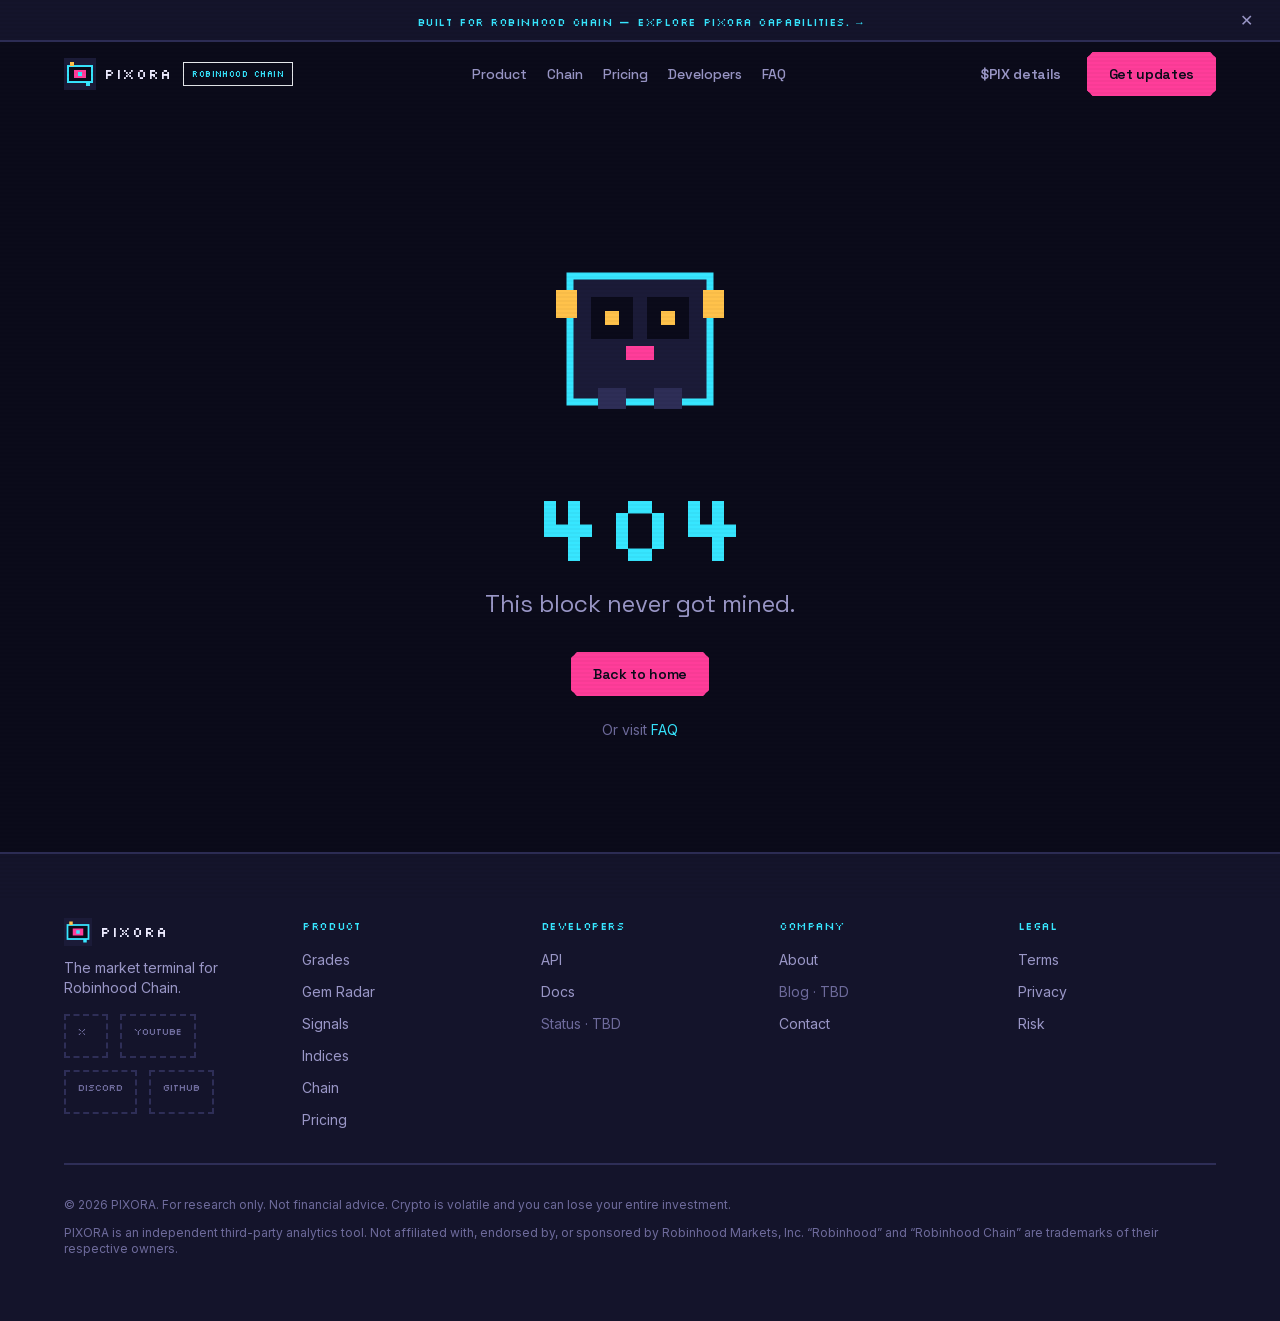
==== commit 741dc4cd: "add" ====
--- a/404/index.html
+++ b/404/index.html
@@ -1 +1 @@
-<!DOCTYPE html><html lang="en"><head><meta charSet="utf-8"/><meta name="viewport" content="width=device-width, initial-scale=1"/><link rel="preload" href="/_next/static/media/36966cca54120369-s.p.woff2" as="font" crossorigin="" type="font/woff2"/><link rel="preload" href="/_next/static/media/bb3ef058b751a6ad-s.p.woff2" as="font" crossorigin="" type="font/woff2"/><link rel="preload" href="/_next/static/media/cd21efaca8026c00-s.p.woff2" as="font" crossorigin="" type="font/woff2"/><link rel="preload" href="/_next/static/media/e4af272ccee01ff0-s.p.woff2" as="font" crossorigin="" type="font/woff2"/><link rel="stylesheet" href="/_next/static/css/86339a4e641a12f9.css" data-precedence="next"/><link rel="preload" as="script" fetchPriority="low" href="/_next/static/chunks/webpack-b4691cfa1167f748.js"/><script src="/_next/static/chunks/fd9d1056-ac47f7b4a1759b90.js" async=""></script><script src="/_next/static/chunks/117-aba1c39e933ef17c.js" async=""></script><script src="/_next/static/chunks/main-app-b367c24e3bdda0e7.js" async=""></script><script src="/_next/static/chunks/137-a3e1f3eebce6c471.js" async=""></script><script src="/_next/static/chunks/648-72a559f8085f5372.js" async=""></script><script src="/_next/static/chunks/372-f726cdbb1d85a0af.js" async=""></script><script src="/_next/static/chunks/app/not-found-fc26bf6916c43bfe.js" async=""></script><script src="/_next/static/chunks/421-c3013b877b399566.js" async=""></script><script src="/_next/static/chunks/app/page-7d59f54dd0442eeb.js" async=""></script><script src="/_next/static/chunks/app/layout-c3cb37a6035e5b88.js" async=""></script><meta name="robots" content="noindex"/><meta name="theme-color" content="#0B0B1A"/><title>PIXORA — AI market intelligence for crypto</title><meta name="description" content="PIXORA turns on-chain and market data into clear token scores, live signals, and early gem alerts. Research only — not financial advice."/><meta name="keywords" content="crypto analytics,token scores,crypto signals,AI crypto,gem finder,market intelligence"/><meta name="robots" content="index, follow"/><meta property="og:title" content="PIXORA — Read the market in pixels."/><meta property="og:description" content="Clear token scores, live signals, and early gem alerts. Research only."/><meta property="og:site_name" content="PIXORA"/><meta property="og:image" content="https://pixora.example/img/og.svg"/><meta property="og:image:width" content="1200"/><meta property="og:image:height" content="630"/><meta property="og:image:alt" content="PIXORA — Read the market in pixels."/><meta property="og:type" content="website"/><meta name="twitter:card" content="summary_large_image"/><meta name="twitter:title" content="PIXORA — Read the market in pixels."/><meta name="twitter:description" content="Clear token scores, live signals, and early gem alerts."/><meta name="twitter:image" content="https://pixora.example/img/og.svg"/><link rel="icon" href="/icons/icon.svg" type="image/svg+xml"/><link rel="apple-touch-icon" href="/icons/icon.svg"/><meta name="next-size-adjust"/><script src="/_next/static/chunks/polyfills-42372ed130431b0a.js" noModule=""></script></head><body class="__variable_0f99ce __variable_dd5b2f __variable_f367f3 __variable_3c557b font-sans"><div aria-hidden="true" class="pointer-events-none fixed inset-0 z-[70] opacity-[0.035]" style="background-image:repeating-linear-gradient(0deg, transparent, transparent 2px, rgba(0,0,0,.8) 2px, rgba(0,0,0,.8) 4px)"></div><header class="sticky top-0 z-40 border-b-2 transition-colors duration-pixel border-transparent bg-transparent"><div class="mx-auto flex h-16 max-w-container items-center justify-between px-4 md:px-6"><a class="flex items-center gap-2 text-text" href="/"><svg viewBox="0 0 32 32" class="h-8 w-8" aria-hidden="true" fill="none" xmlns="http://www.w3.org/2000/svg"><rect width="32" height="32" fill="#1B1B38"></rect><rect x="4" y="8" width="24" height="16" fill="#0B0B1A" stroke="#37E6FF" stroke-width="2"></rect><rect x="10" y="12" width="12" height="8" fill="#FF3D9A"></rect><rect x="14" y="14" width="4" height="4" fill="#37E6FF"></rect><rect x="6" y="4" width="4" height="4" fill="#FFC24B"></rect><rect x="22" y="24" width="4" height="4" fill="#37E6FF"></rect></svg><span class="font-pixel text-sm tracking-wider">PIXORA</span></a><nav class="hidden items-center gap-6 lg:flex" aria-label="Primary"><a class="group relative font-heading text-sm font-medium text-text-muted hover:text-text" href="/#pillars">Product<span class="absolute -bottom-1 left-0 h-0.5 w-0 bg-secondary transition-all duration-pixel group-hover:w-full"></span></a><a class="group relative font-heading text-sm font-medium text-text-muted hover:text-text" href="/pricing/">Pricing<span class="absolute -bottom-1 left-0 h-0.5 w-0 bg-secondary transition-all duration-pixel group-hover:w-full"></span></a><a class="group relative font-heading text-sm font-medium text-text-muted hover:text-text" href="/developers/">Developers<span class="absolute -bottom-1 left-0 h-0.5 w-0 bg-secondary transition-all duration-pixel group-hover:w-full"></span></a><a class="group relative font-heading text-sm font-medium text-text-muted hover:text-text" href="/faq/">FAQ<span class="absolute -bottom-1 left-0 h-0.5 w-0 bg-secondary transition-all duration-pixel group-hover:w-full"></span></a></nav><div class="hidden items-center gap-3 lg:flex"><a class="inline-flex items-center justify-center gap-2 py-2.5 font-heading text-sm font-semibold tracking-tight clip-pixel transition-all duration-pixel ease-pixel active:translate-y-0.5 active:shadow-none disabled:cursor-not-allowed disabled:opacity-40 disabled:active:translate-y-0 focus-visible:outline-2 focus-visible:outline-offset-2 focus-visible:outline-secondary bg-transparent text-text-muted border-2 border-transparent hover:text-secondary hover:border-line min-h-10 px-3" href="/#token">Buy $PIX</a><a class="inline-flex min-h-11 items-center justify-center gap-2 px-5 py-2.5 font-heading text-sm font-semibold tracking-tight clip-pixel transition-all duration-pixel ease-pixel active:translate-y-0.5 active:shadow-none disabled:cursor-not-allowed disabled:opacity-40 disabled:active:translate-y-0 focus-visible:outline-2 focus-visible:outline-offset-2 focus-visible:outline-secondary bg-primary text-on-primary border-2 border-primary hover:bg-primary-press shadow-hard hover:shadow-hard-sm" href="#final-cta">Get early access</a></div><button type="button" class="min-h-11 min-w-11 border-2 border-line px-3 font-pixel text-xs text-secondary lg:hidden" aria-label="Open menu" aria-expanded="false">MENU</button></div></header><main><section class="py-20 md:py-28"><div class="mx-auto w-full max-w-container px-4 md:px-6 flex flex-col items-center text-center"><div class="relative h-48 w-48 md:h-56 md:w-56" aria-hidden="true"><svg viewBox="0 0 64 64" class="h-full w-full" fill="none"><rect x="12" y="16" width="40" height="36" fill="#1B1B38" stroke="#37E6FF" stroke-width="2"></rect><rect x="18" y="22" width="12" height="12" fill="#0B0B1A"></rect><rect x="34" y="22" width="12" height="12" fill="#0B0B1A"></rect><rect x="22" y="26" width="4" height="4" fill="#37E6FF"></rect><rect x="38" y="26" width="4" height="4" fill="#37E6FF"></rect><rect x="28" y="36" width="8" height="4" fill="#FF3D9A"></rect><rect x="8" y="20" width="6" height="8" fill="#FFC24B"></rect><rect x="50" y="20" width="6" height="8" fill="#FFC24B"></rect><rect x="22" y="26" width="4" height="4" fill="#FFC24B"></rect><rect x="38" y="26" width="4" height="4" fill="#FFC24B"></rect><rect x="20" y="48" width="8" height="6" fill="#2E2E57"></rect><rect x="36" y="48" width="8" height="6" fill="#2E2E57"></rect></svg></div><p class="mt-8 font-pixel text-6xl text-secondary md:text-8xl">404</p><p class="mt-4 font-heading text-xl text-text-muted md:text-2xl">This block never got mined.</p><div class="mt-8"><a class="inline-flex min-h-11 items-center justify-center gap-2 px-5 py-2.5 font-heading text-sm font-semibold tracking-tight clip-pixel transition-all duration-pixel ease-pixel active:translate-y-0.5 active:shadow-none disabled:cursor-not-allowed disabled:opacity-40 disabled:active:translate-y-0 focus-visible:outline-2 focus-visible:outline-offset-2 focus-visible:outline-secondary bg-primary text-on-primary border-2 border-primary hover:bg-primary-press shadow-hard hover:shadow-hard-sm" href="/">Back to home</a></div><p class="mt-6 text-sm text-text-dim">Or visit<!-- --> <a class="text-secondary hover:text-primary" href="/faq/">FAQ</a></p></div></section></main><footer class="border-t-2 border-line bg-surface py-12 md:py-16"><div class="mx-auto w-full max-w-container px-4 md:px-6"><div class="grid gap-10 md:grid-cols-2 lg:grid-cols-5"><div class="lg:col-span-1"><a class="mb-3 flex items-center gap-2" href="/"><svg viewBox="0 0 32 32" class="h-7 w-7" aria-hidden="true" fill="none" xmlns="http://www.w3.org/2000/svg"><rect width="32" height="32" fill="#1B1B38"></rect><rect x="4" y="8" width="24" height="16" fill="#0B0B1A" stroke="#37E6FF" stroke-width="2"></rect><rect x="10" y="12" width="12" height="8" fill="#FF3D9A"></rect><rect x="14" y="14" width="4" height="4" fill="#37E6FF"></rect><rect x="6" y="4" width="4" height="4" fill="#FFC24B"></rect><rect x="22" y="24" width="4" height="4" fill="#37E6FF"></rect></svg><span class="font-pixel text-sm tracking-wider text-text">PIXORA</span></a><p class="mb-4 text-sm text-text-muted">Read the market in pixels.</p><div class="flex flex-wrap gap-3"><a href="#" class="min-h-11 min-w-11 border-2 border-line px-3 py-2 font-pixel text-[10px] uppercase text-text-muted hover:border-secondary hover:text-secondary" aria-label="X">X</a><a href="#" class="min-h-11 min-w-11 border-2 border-line px-3 py-2 font-pixel text-[10px] uppercase text-text-muted hover:border-secondary hover:text-secondary" aria-label="YouTube">YouTube</a><a href="#" class="min-h-11 min-w-11 border-2 border-line px-3 py-2 font-pixel text-[10px] uppercase text-text-muted hover:border-secondary hover:text-secondary" aria-label="Discord">Discord</a><a href="#" class="min-h-11 min-w-11 border-2 border-line px-3 py-2 font-pixel text-[10px] uppercase text-text-muted hover:border-secondary hover:text-secondary" aria-label="GitHub">GitHub</a></div></div><div><h3 class="mb-3 font-pixel text-[11px] uppercase tracking-wider text-secondary">Product</h3><ul class="space-y-2"><li><a class="text-sm text-text-muted hover:text-text" href="/#dual-grade">Grades</a></li><li><a class="text-sm text-text-muted hover:text-text" href="/#gem-radar">Gem Radar</a></li><li><a class="text-sm text-text-muted hover:text-text" href="/#signals">Signals</a></li><li><a class="text-sm text-text-muted hover:text-text" href="/#indices">Indices</a></li><li><a class="text-sm text-text-muted hover:text-text" href="/pricing/">Pricing</a></li></ul></div><div><h3 class="mb-3 font-pixel text-[11px] uppercase tracking-wider text-secondary">Developers</h3><ul class="space-y-2"><li><a class="text-sm text-text-muted hover:text-text" href="/developers/">API</a></li><li><a class="text-sm text-text-muted hover:text-text" href="/developers/docs/">Docs</a></li><li><a class="text-sm text-text-muted hover:text-text" href="#">Status</a></li></ul></div><div><h3 class="mb-3 font-pixel text-[11px] uppercase tracking-wider text-secondary">Company</h3><ul class="space-y-2"><li><a class="text-sm text-text-muted hover:text-text" href="/about/">About</a></li><li><a class="text-sm text-text-muted hover:text-text" href="#">Blog</a></li><li><a class="text-sm text-text-muted hover:text-text" href="#final-cta">Contact</a></li></ul></div><div><h3 class="mb-3 font-pixel text-[11px] uppercase tracking-wider text-secondary">Legal</h3><ul class="space-y-2"><li><a class="text-sm text-text-muted hover:text-text" href="/legal/terms/">Terms</a></li><li><a class="text-sm text-text-muted hover:text-text" href="/legal/privacy/">Privacy</a></li><li><a class="text-sm text-text-muted hover:text-text" href="/legal/risk/">Risk</a></li></ul></div></div><div class="h-0.5 w-full bg-line my-8" role="separator" aria-hidden="true"></div><p class="text-xs text-text-dim">© 2026 PIXORA. For research only. Not financial advice. Crypto is volatile and you can lose your entire investment.</p></div></footer><div class="pointer-events-none fixed bottom-4 right-4 z-[60] flex flex-col gap-2" aria-live="polite"></div><script src="/_next/static/chunks/webpack-b4691cfa1167f748.js" async=""></script><script>(self.__next_f=self.__next_f||[]).push([0]);self.__next_f.push([2,null])</script><script>self.__next_f.push([1,"1:HL[\"/_next/static/media/36966cca54120369-s.p.woff2\",\"font\",{\"crossOrigin\":\"\",\"type\":\"font/woff2\"}]\n2:HL[\"/_next/static/media/bb3ef058b751a6ad-s.p.woff2\",\"font\",{\"crossOrigin\":\"\",\"type\":\"font/woff2\"}]\n3:HL[\"/_next/static/media/cd21efaca8026c00-s.p.woff2\",\"font\",{\"crossOrigin\":\"\",\"type\":\"font/woff2\"}]\n4:HL[\"/_next/static/media/e4af272ccee01ff0-s.p.woff2\",\"font\",{\"crossOrigin\":\"\",\"type\":\"font/woff2\"}]\n5:HL[\"/_next/static/css/86339a4e641a12f9.css\",\"style\"]\n"])</script><script>self.__next_f.push([1,"6:I[2846,[],\"\"]\n8:I[5990,[\"137\",\"static/chunks/137-a3e1f3eebce6c471.js\",\"648\",\"static/chunks/648-72a559f8085f5372.js\",\"372\",\"static/chunks/372-f726cdbb1d85a0af.js\",\"160\",\"static/chunks/app/not-found-fc26bf6916c43bfe.js\"],\"Mascot\"]\n9:I[6908,[\"137\",\"static/chunks/137-a3e1f3eebce6c471.js\",\"648\",\"static/chunks/648-72a559f8085f5372.js\",\"372\",\"static/chunks/372-f726cdbb1d85a0af.js\",\"421\",\"static/chunks/421-c3013b877b399566.js\",\"931\",\"static/chunks/app/page-7d59f54dd0442eeb.js\"],\"PixelButton\"]\na:I[2972,[\"137\",\"static/chunks/137-a3e1f3eebce6c471.js\",\"648\",\"static/chunks/648-72a559f8085f5372.js\",\"372\",\"static/chunks/372-f726cdbb1d85a0af.js\",\"421\",\"static/chunks/421-c3013b877b399566.js\",\"931\",\"static/chunks/app/page-7d59f54dd0442eeb.js\"],\"\"]\nb:I[4707,[],\"\"]\nc:I[6423,[],\"\"]\nd:I[5505,[\"137\",\"static/chunks/137-a3e1f3eebce6c471.js\",\"648\",\"static/chunks/648-72a559f8085f5372.js\",\"185\",\"static/chunks/app/layout-c3cb37a6035e5b88.js\"],\"ToastProvider\"]\ne:I[4822,[\"137\",\"static/chunks/137-a3e1f3eebce6c471.js\",\"648\",\"static/chunks/648-72a559f8085f5372.js\",\"185\",\"static/chunks/app/layout-c3cb37a6035e5b88.js\"],\"ScanlineOverlay\"]\nf:I[1106,[\"137\",\"static/chunks/137-a3e1f3eebce6c471.js\",\"648\",\"static/chunks/648-72a559f8085f5372.js\",\"185\",\"static/chunks/app/layout-c3cb37a6035e5b88.js\"],\"AnnouncementBar\"]\n10:I[2310,[\"137\",\"static/chunks/137-a3e1f3eebce6c471.js\",\"648\",\"static/chunks/648-72a559f8085f5372.js\",\"185\",\"static/chunks/app/layout-c3cb37a6035e5b88.js\"],\"Navbar\"]\n12:I[1060,[],\"\"]\n13:[]\n"])</script><script>self.__next_f.push([1,"0:[\"$\",\"$L6\",null,{\"buildId\":\"bHCZo353h8qF0a1G0tWmg\",\"assetPrefix\":\"\",\"urlParts\":[\"\",\"_not-found\",\"\"],\"initialTree\":[\"\",{\"children\":[\"/_not-found\",{\"children\":[\"__PAGE__\",{}]}]},\"$undefined\",\"$undefined\",true],\"initialSeedData\":[\"\",{\"children\":[\"/_not-found\",{\"children\":[\"__PAGE__\",{},[[\"$L7\",[\"$\",\"section\",null,{\"className\":\"py-20 md:py-28\",\"children\":[\"$\",\"div\",null,{\"className\":\"mx-auto w-full max-w-container px-4 md:px-6 flex flex-col items-center text-center\",\"children\":[[\"$\",\"$L8\",null,{\"size\":\"lg\",\"expression\":\"surprise\"}],[\"$\",\"p\",null,{\"className\":\"mt-8 font-pixel text-6xl text-secondary md:text-8xl\",\"children\":\"404\"}],[\"$\",\"p\",null,{\"className\":\"mt-4 font-heading text-xl text-text-muted md:text-2xl\",\"children\":\"This block never got mined.\"}],[\"$\",\"div\",null,{\"className\":\"mt-8\",\"children\":[\"$\",\"$L9\",null,{\"href\":\"/\",\"children\":\"Back to home\"}]}],[\"$\",\"p\",null,{\"className\":\"mt-6 text-sm text-text-dim\",\"children\":[\"Or visit\",\" \",[\"$\",\"$La\",null,{\"href\":\"/faq\",\"className\":\"text-secondary hover:text-primary\",\"children\":\"FAQ\"}]]}]]}]}],null],null],null]},[null,[\"$\",\"$Lb\",null,{\"parallelRouterKey\":\"children\",\"segmentPath\":[\"children\",\"/_not-found\",\"children\"],\"error\":\"$undefined\",\"errorStyles\":\"$undefined\",\"errorScripts\":\"$undefined\",\"template\":[\"$\",\"$Lc\",null,{}],\"templateStyles\":\"$undefined\",\"templateScripts\":\"$undefined\",\"notFound\":\"$undefined\",\"notFoundStyles\":\"$undefined\"}]],null]},[[[[\"$\",\"link\",\"0\",{\"rel\":\"stylesheet\",\"href\":\"/_next/static/css/86339a4e641a12f9.css\",\"precedence\":\"next\",\"crossOrigin\":\"$undefined\"}]],[\"$\",\"html\",null,{\"lang\":\"en\",\"children\":[\"$\",\"body\",null,{\"className\":\"__variable_0f99ce __variable_dd5b2f __variable_f367f3 __variable_3c557b font-sans\",\"children\":[\"$\",\"$Ld\",null,{\"children\":[[\"$\",\"$Le\",null,{}],[\"$\",\"$Lf\",null,{}],[\"$\",\"$L10\",null,{}],[\"$\",\"main\",null,{\"children\":[\"$\",\"$Lb\",null,{\"parallelRouterKey\":\"children\",\"segmentPath\":[\"children\"],\"error\":\"$undefined\",\"errorStyles\":\"$undefined\",\"errorScripts\":\"$undefined\",\"template\":[\"$\",\"$Lc\",null,{}],\"templateStyles\":\"$undefined\",\"templateScripts\":\"$undefined\",\"notFound\":[\"$\",\"section\",null,{\"className\":\"py-20 md:py-28\",\"children\":[\"$\",\"div\",null,{\"className\":\"mx-auto w-full max-w-container px-4 md:px-6 flex flex-col items-center text-center\",\"children\":[[\"$\",\"$L8\",null,{\"size\":\"lg\",\"expression\":\"surprise\"}],[\"$\",\"p\",null,{\"className\":\"mt-8 font-pixel text-6xl text-secondary md:text-8xl\",\"children\":\"404\"}],[\"$\",\"p\",null,{\"className\":\"mt-4 font-heading text-xl text-text-muted md:text-2xl\",\"children\":\"This block never got mined.\"}],[\"$\",\"div\",null,{\"className\":\"mt-8\",\"children\":[\"$\",\"$L9\",null,{\"href\":\"/\",\"children\":\"Back to home\"}]}],[\"$\",\"p\",null,{\"className\":\"mt-6 text-sm text-text-dim\",\"children\":[\"Or visit\",\" \",[\"$\",\"$La\",null,{\"href\":\"/faq\",\"className\":\"text-secondary hover:text-primary\",\"children\":\"FAQ\"}]]}]]}]}],\"notFoundStyles\":[]}]}],[\"$\",\"footer\",null,{\"className\":\"border-t-2 border-line bg-surface py-12 md:py-16\",\"children\":[\"$\",\"div\",null,{\"className\":\"mx-auto w-full max-w-container px-4 md:px-6\",\"children\":[[\"$\",\"div\",null,{\"className\":\"grid gap-10 md:grid-cols-2 lg:grid-cols-5\",\"children\":[[\"$\",\"div\",null,{\"className\":\"lg:col-span-1\",\"children\":[[\"$\",\"$La\",null,{\"href\":\"/\",\"className\":\"mb-3 flex items-center gap-2\",\"children\":[[\"$\",\"svg\",null,{\"viewBox\":\"0 0 32 32\",\"className\":\"h-7 w-7\",\"aria-hidden\":true,\"fill\":\"none\",\"xmlns\":\"http://www.w3.org/2000/svg\",\"children\":[[\"$\",\"rect\",null,{\"width\":\"32\",\"height\":\"32\",\"fill\":\"#1B1B38\"}],[\"$\",\"rect\",null,{\"x\":\"4\",\"y\":\"8\",\"width\":\"24\",\"height\":\"16\",\"fill\":\"#0B0B1A\",\"stroke\":\"#37E6FF\",\"strokeWidth\":\"2\"}],[\"$\",\"rect\",null,{\"x\":\"10\",\"y\":\"12\",\"width\":\"12\",\"height\":\"8\",\"fill\":\"#FF3D9A\"}],[\"$\",\"rect\",null,{\"x\":\"14\",\"y\":\"14\",\"width\":\"4\",\"height\":\"4\",\"fill\":\"#37E6FF\"}],[\"$\",\"rect\",null,{\"x\":\"6\",\"y\":\"4\",\"width\":\"4\",\"height\":\"4\",\"fill\":\"#FFC24B\"}],[\"$\",\"rect\",null,{\"x\":\"22\",\"y\":\"24\",\"width\":\"4\",\"height\":\"4\",\"fill\":\"#37E6FF\"}]]}],[\"$\",\"span\",null,{\"className\":\"font-pixel text-sm tracking-wider text-text\",\"children\":\"PIXORA\"}]]}],[\"$\",\"p\",null,{\"className\":\"mb-4 text-sm text-text-muted\",\"children\":\"Read the market in pixels.\"}],[\"$\",\"div\",null,{\"className\":\"flex flex-wrap gap-3\",\"children\":[[\"$\",\"a\",\"X\",{\"href\":\"#\",\"className\":\"min-h-11 min-w-11 border-2 border-line px-3 py-2 font-pixel text-[10px] uppercase text-text-muted hover:border-secondary hover:text-secondary\",\"aria-label\":\"X\",\"children\":\"X\"}],[\"$\",\"a\",\"YouTube\",{\"href\":\"#\",\"className\":\"min-h-11 min-w-11 border-2 border-line px-3 py-2 font-pixel text-[10px] uppercase text-text-muted hover:border-secondary hover:text-secondary\",\"aria-label\":\"YouTube\",\"children\":\"YouTube\"}],[\"$\",\"a\",\"Discord\",{\"href\":\"#\",\"className\":\"min-h-11 min-w-11 border-2 border-line px-3 py-2 font-pixel text-[10px] uppercase text-text-muted hover:border-secondary hover:text-secondary\",\"aria-label\":\"Discord\",\"children\":\"Discord\"}],[\"$\",\"a\",\"GitHub\",{\"href\":\"#\",\"className\":\"min-h-11 min-w-11 border-2 border-line px-3 py-2 font-pixel text-[10px] uppercase text-text-muted hover:border-secondary hover:text-secondary\",\"aria-label\":\"GitHub\",\"children\":\"GitHub\"}]]}]]}],[[\"$\",\"div\",\"Product\",{\"children\":[[\"$\",\"h3\",null,{\"className\":\"mb-3 font-pixel text-[11px] uppercase tracking-wider text-secondary\",\"children\":\"Product\"}],[\"$\",\"ul\",null,{\"className\":\"space-y-2\",\"children\":[[\"$\",\"li\",\"Grades\",{\"children\":[\"$\",\"$La\",null,{\"href\":\"/#dual-grade\",\"className\":\"text-sm text-text-muted hover:text-text\",\"children\":\"Grades\"}]}],[\"$\",\"li\",\"Gem Radar\",{\"children\":[\"$\",\"$La\",null,{\"href\":\"/#gem-radar\",\"className\":\"text-sm text-text-muted hover:text-text\",\"children\":\"Gem Radar\"}]}],[\"$\",\"li\",\"Signals\",{\"children\":[\"$\",\"$La\",null,{\"href\":\"/#signals\",\"className\":\"text-sm text-text-muted hover:text-text\",\"children\":\"Signals\"}]}],[\"$\",\"li\",\"Indices\",{\"children\":[\"$\",\"$La\",null,{\"href\":\"/#indices\",\"className\":\"text-sm text-text-muted hover:text-text\",\"children\":\"Indices\"}]}],[\"$\",\"li\",\"Pricing\",{\"children\":[\"$\",\"$La\",null,{\"href\":\"/pricing\",\"className\":\"text-sm text-text-muted hover:text-text\",\"children\":\"Pricing\"}]}]]}]]}],[\"$\",\"div\",\"Developers\",{\"children\":[[\"$\",\"h3\",null,{\"className\":\"mb-3 font-pixel text-[11px] uppercase tracking-wider text-secondary\",\"children\":\"Developers\"}],[\"$\",\"ul\",null,{\"className\":\"space-y-2\",\"children\":[[\"$\",\"li\",\"API\",{\"children\":[\"$\",\"$La\",null,{\"href\":\"/developers\",\"className\":\"text-sm text-text-muted hover:text-text\",\"children\":\"API\"}]}],[\"$\",\"li\",\"Docs\",{\"children\":[\"$\",\"$La\",null,{\"href\":\"/developers/docs\",\"className\":\"text-sm text-text-muted hover:text-text\",\"children\":\"Docs\"}]}],[\"$\",\"li\",\"Status\",{\"children\":[\"$\",\"$La\",null,{\"href\":\"#\",\"className\":\"text-sm text-text-muted hover:text-text\",\"children\":\"Status\"}]}]]}]]}],[\"$\",\"div\",\"Company\",{\"children\":[[\"$\",\"h3\",null,{\"className\":\"mb-3 font-pixel text-[11px] uppercase tracking-wider text-secondary\",\"children\":\"Company\"}],[\"$\",\"ul\",null,{\"className\":\"space-y-2\",\"children\":[[\"$\",\"li\",\"About\",{\"children\":[\"$\",\"$La\",null,{\"href\":\"/about\",\"className\":\"text-sm text-text-muted hover:text-text\",\"children\":\"About\"}]}],[\"$\",\"li\",\"Blog\",{\"children\":[\"$\",\"$La\",null,{\"href\":\"#\",\"className\":\"text-sm text-text-muted hover:text-text\",\"children\":\"Blog\"}]}],[\"$\",\"li\",\"Contact\",{\"children\":[\"$\",\"$La\",null,{\"href\":\"#final-cta\",\"className\":\"text-sm text-text-muted hover:text-text\",\"children\":\"Contact\"}]}]]}]]}],[\"$\",\"div\",\"Legal\",{\"children\":[[\"$\",\"h3\",null,{\"className\":\"mb-3 font-pixel text-[11px] uppercase tracking-wider text-secondary\",\"children\":\"Legal\"}],[\"$\",\"ul\",null,{\"className\":\"space-y-2\",\"children\":[[\"$\",\"li\",\"Terms\",{\"children\":[\"$\",\"$La\",null,{\"href\":\"/legal/terms\",\"className\":\"text-sm text-text-muted hover:text-text\",\"children\":\"Terms\"}]}],[\"$\",\"li\",\"Privacy\",{\"children\":[\"$\",\"$La\",null,{\"href\":\"/legal/privacy\",\"className\":\"text-sm text-text-muted hover:text-text\",\"children\":\"Privacy\"}]}],[\"$\",\"li\",\"Risk\",{\"children\":[\"$\",\"$La\",null,{\"href\":\"/legal/risk\",\"className\":\"text-sm text-text-muted hover:text-text\",\"children\":\"Risk\"}]}]]}]]}]]]}],[\"$\",\"div\",null,{\"className\":\"h-0.5 w-full bg-line my-8\",\"role\":\"separator\",\"aria-hidden\":true}],[\"$\",\"p\",null,{\"className\":\"text-xs text-text-dim\",\"children\":\"© 2026 PIXORA. For research only. Not financial advice. Crypto is volatile and you can lose your entire investment.\"}]]}]}]]}]}]}]],null],null],\"couldBeIntercepted\":false,\"initialHead\":[[\"$\",\"meta\",null,{\"name\":\"robots\",\"content\":\"noindex\"}],\"$L11\"],\"globalErrorComponent\":\"$12\",\"missingSlots\":\"$W13\"}]\n"])</script><script>self.__next_f.push([1,"11:[[\"$\",\"meta\",\"0\",{\"name\":\"viewport\",\"content\":\"width=device-width, initial-scale=1\"}],[\"$\",\"meta\",\"1\",{\"name\":\"theme-color\",\"content\":\"#0B0B1A\"}],[\"$\",\"meta\",\"2\",{\"charSet\":\"utf-8\"}],[\"$\",\"title\",\"3\",{\"children\":\"PIXORA — AI market intelligence for crypto\"}],[\"$\",\"meta\",\"4\",{\"name\":\"description\",\"content\":\"PIXORA turns on-chain and market data into clear token scores, live signals, and early gem alerts. Research only — not financial advice.\"}],[\"$\",\"meta\",\"5\",{\"name\":\"keywords\",\"content\":\"crypto analytics,token scores,crypto signals,AI crypto,gem finder,market intelligence\"}],[\"$\",\"meta\",\"6\",{\"name\":\"robots\",\"content\":\"index, follow\"}],[\"$\",\"meta\",\"7\",{\"property\":\"og:title\",\"content\":\"PIXORA — Read the market in pixels.\"}],[\"$\",\"meta\",\"8\",{\"property\":\"og:description\",\"content\":\"Clear token scores, live signals, and early gem alerts. Research only.\"}],[\"$\",\"meta\",\"9\",{\"property\":\"og:site_name\",\"content\":\"PIXORA\"}],[\"$\",\"meta\",\"10\",{\"property\":\"og:image\",\"content\":\"https://pixora.example/img/og.svg\"}],[\"$\",\"meta\",\"11\",{\"property\":\"og:image:width\",\"content\":\"1200\"}],[\"$\",\"meta\",\"12\",{\"property\":\"og:image:height\",\"content\":\"630\"}],[\"$\",\"meta\",\"13\",{\"property\":\"og:image:alt\",\"content\":\"PIXORA — Read the market in pixels.\"}],[\"$\",\"meta\",\"14\",{\"property\":\"og:type\",\"content\":\"website\"}],[\"$\",\"meta\",\"15\",{\"name\":\"twitter:card\",\"content\":\"summary_large_image\"}],[\"$\",\"meta\",\"16\",{\"name\":\"twitter:title\",\"content\":\"PIXORA — Read the market in pixels.\"}],[\"$\",\"meta\",\"17\",{\"name\":\"twitter:description\",\"content\":\"Clear token scores, live signals, and early gem alerts.\"}],[\"$\",\"meta\",\"18\",{\"name\":\"twitter:image\",\"content\":\"https://pixora.example/img/og.svg\"}],[\"$\",\"link\",\"19\",{\"rel\":\"icon\",\"href\":\"/icons/icon.svg\",\"type\":\"image/svg+xml\"}],[\"$\",\"link\",\"20\",{\"rel\":\"apple-touch-icon\",\"href\":\"/icons/icon.svg\"}],[\"$\",\"meta\",\"21\",{\"name\":\"next-size-adjust\"}]]\n7:null\n"])</script></body></html>+<!DOCTYPE html><html lang="en"><head><meta charSet="utf-8"/><meta name="viewport" content="width=device-width, initial-scale=1"/><link rel="preload" href="/_next/static/media/36966cca54120369-s.p.woff2" as="font" crossorigin="" type="font/woff2"/><link rel="preload" href="/_next/static/media/bb3ef058b751a6ad-s.p.woff2" as="font" crossorigin="" type="font/woff2"/><link rel="preload" href="/_next/static/media/cd21efaca8026c00-s.p.woff2" as="font" crossorigin="" type="font/woff2"/><link rel="preload" href="/_next/static/media/e4af272ccee01ff0-s.p.woff2" as="font" crossorigin="" type="font/woff2"/><link rel="stylesheet" href="/_next/static/css/cc62b4614e2069c0.css" data-precedence="next"/><link rel="preload" as="script" fetchPriority="low" href="/_next/static/chunks/webpack-b4691cfa1167f748.js"/><script src="/_next/static/chunks/fd9d1056-ac47f7b4a1759b90.js" async=""></script><script src="/_next/static/chunks/117-aba1c39e933ef17c.js" async=""></script><script src="/_next/static/chunks/main-app-b367c24e3bdda0e7.js" async=""></script><script src="/_next/static/chunks/137-a3e1f3eebce6c471.js" async=""></script><script src="/_next/static/chunks/648-72a559f8085f5372.js" async=""></script><script src="/_next/static/chunks/372-f726cdbb1d85a0af.js" async=""></script><script src="/_next/static/chunks/app/not-found-d35e624267cc3fbc.js" async=""></script><script src="/_next/static/chunks/421-0ed690de309553e4.js" async=""></script><script src="/_next/static/chunks/app/page-9200cadf8b6bd2d1.js" async=""></script><script src="/_next/static/chunks/app/layout-f8b4ae8b4f150b36.js" async=""></script><meta name="robots" content="noindex"/><meta name="theme-color" content="#0B0B1A"/><title>PIXORA — AI analytics for Robinhood Chain</title><meta name="description" content="PIXORA is the market-intelligence layer for Robinhood Chain: token scores, structured alerts, and discovery tools for Robinhood Chain research. Research only — not financial advice."/><meta name="keywords" content="Robinhood Chain,Robinhood Chain analytics,Robinhood Chain tokens,crypto analytics,token scores,market intelligence,AI crypto research"/><meta name="robots" content="index, follow"/><meta property="og:title" content="PIXORA — Market intelligence for Robinhood Chain"/><meta property="og:description" content="Token scores, discovery tools, and structured alerts designed for Robinhood Chain. Research only."/><meta property="og:site_name" content="PIXORA"/><meta property="og:image" content="https://pixora.example/img/og.svg"/><meta property="og:image:width" content="1200"/><meta property="og:image:height" content="630"/><meta property="og:image:alt" content="PIXORA — Market intelligence for Robinhood Chain"/><meta property="og:type" content="website"/><meta name="twitter:card" content="summary_large_image"/><meta name="twitter:title" content="PIXORA — Market intelligence for Robinhood Chain"/><meta name="twitter:description" content="Token scores, discovery tools, and structured alerts designed for Robinhood Chain."/><meta name="twitter:image" content="https://pixora.example/img/og.svg"/><link rel="icon" href="/icons/icon.svg" type="image/svg+xml"/><link rel="apple-touch-icon" href="/icons/icon.svg"/><meta name="next-size-adjust"/><script src="/_next/static/chunks/polyfills-42372ed130431b0a.js" noModule=""></script></head><body class="__variable_0f99ce __variable_dd5b2f __variable_f367f3 __variable_3c557b font-sans"><div aria-hidden="true" class="pointer-events-none fixed inset-0 z-[70] opacity-[0.035]" style="background-image:repeating-linear-gradient(0deg, transparent, transparent 2px, rgba(0,0,0,.8) 2px, rgba(0,0,0,.8) 4px)"></div><header class="sticky top-0 z-40 border-b-2 transition-colors duration-pixel border-transparent bg-transparent"><div class="mx-auto flex h-16 max-w-container items-center justify-between gap-3 px-4 md:px-6"><div class="flex min-w-0 items-center gap-2 sm:gap-3"><a class="flex min-w-0 items-center gap-2 text-text" href="/"><svg viewBox="0 0 32 32" class="h-8 w-8 shrink-0" aria-hidden="true" fill="none" xmlns="http://www.w3.org/2000/svg"><rect width="32" height="32" fill="#1B1B38"></rect><rect x="4" y="8" width="24" height="16" fill="#0B0B1A" stroke="#37E6FF" stroke-width="2"></rect><rect x="10" y="12" width="12" height="8" fill="#FF3D9A"></rect><rect x="14" y="14" width="4" height="4" fill="#37E6FF"></rect><rect x="6" y="4" width="4" height="4" fill="#FFC24B"></rect><rect x="22" y="24" width="4" height="4" fill="#37E6FF"></rect></svg><span class="font-pixel text-sm tracking-wider">PIXORA</span></a><span class="hidden max-w-[9.5rem] truncate border border-secondary/50 bg-secondary/10 px-2 py-1 font-pixel text-[9px] uppercase tracking-wider text-secondary sm:inline-block md:max-w-none">Robinhood Chain</span></div><nav class="hidden items-center gap-5 xl:flex" aria-label="Primary"><a class="group relative font-heading text-sm font-medium text-text-muted hover:text-text" href="/#pillars">Product<span class="absolute -bottom-1 left-0 h-0.5 w-0 bg-secondary transition-all duration-pixel group-hover:w-full"></span></a><a class="group relative font-heading text-sm font-medium text-text-muted hover:text-text" href="/#chain">Chain<span class="absolute -bottom-1 left-0 h-0.5 w-0 bg-secondary transition-all duration-pixel group-hover:w-full"></span></a><a class="group relative font-heading text-sm font-medium text-text-muted hover:text-text" href="/pricing/">Pricing<span class="absolute -bottom-1 left-0 h-0.5 w-0 bg-secondary transition-all duration-pixel group-hover:w-full"></span></a><a class="group relative font-heading text-sm font-medium text-text-muted hover:text-text" href="/developers/">Developers<span class="absolute -bottom-1 left-0 h-0.5 w-0 bg-secondary transition-all duration-pixel group-hover:w-full"></span></a><a class="group relative font-heading text-sm font-medium text-text-muted hover:text-text" href="/faq/">FAQ<span class="absolute -bottom-1 left-0 h-0.5 w-0 bg-secondary transition-all duration-pixel group-hover:w-full"></span></a></nav><div class="hidden items-center gap-3 lg:flex"><a class="inline-flex items-center justify-center gap-2 py-2.5 font-heading text-sm font-semibold tracking-tight clip-pixel transition-all duration-pixel ease-pixel active:translate-y-0.5 active:shadow-none disabled:cursor-not-allowed disabled:opacity-40 disabled:active:translate-y-0 focus-visible:outline-2 focus-visible:outline-offset-2 focus-visible:outline-secondary bg-transparent text-text-muted border-2 border-transparent hover:text-secondary hover:border-line min-h-10 px-3" href="/#token">$PIX details</a><a class="inline-flex min-h-11 items-center justify-center gap-2 px-5 py-2.5 font-heading text-sm font-semibold tracking-tight clip-pixel transition-all duration-pixel ease-pixel active:translate-y-0.5 active:shadow-none disabled:cursor-not-allowed disabled:opacity-40 disabled:active:translate-y-0 focus-visible:outline-2 focus-visible:outline-offset-2 focus-visible:outline-secondary bg-primary text-on-primary border-2 border-primary hover:bg-primary-press shadow-hard hover:shadow-hard-sm" href="/#final-cta">Get updates</a></div><button type="button" class="min-h-11 min-w-11 border-2 border-line px-3 font-pixel text-xs text-secondary lg:hidden" aria-label="Open menu" aria-expanded="false" aria-controls=":R3cq:">MENU</button></div></header><main class="min-w-0 overflow-x-hidden"><section class="py-20 md:py-28"><div class="mx-auto w-full max-w-container px-4 md:px-6 flex flex-col items-center text-center"><div class="relative h-48 w-48 md:h-56 md:w-56" aria-hidden="true"><svg viewBox="0 0 64 64" class="h-full w-full" fill="none"><rect x="12" y="16" width="40" height="36" fill="#1B1B38" stroke="#37E6FF" stroke-width="2"></rect><rect x="18" y="22" width="12" height="12" fill="#0B0B1A"></rect><rect x="34" y="22" width="12" height="12" fill="#0B0B1A"></rect><rect x="22" y="26" width="4" height="4" fill="#37E6FF"></rect><rect x="38" y="26" width="4" height="4" fill="#37E6FF"></rect><rect x="28" y="36" width="8" height="4" fill="#FF3D9A"></rect><rect x="8" y="20" width="6" height="8" fill="#FFC24B"></rect><rect x="50" y="20" width="6" height="8" fill="#FFC24B"></rect><rect x="22" y="26" width="4" height="4" fill="#FFC24B"></rect><rect x="38" y="26" width="4" height="4" fill="#FFC24B"></rect><rect x="20" y="48" width="8" height="6" fill="#2E2E57"></rect><rect x="36" y="48" width="8" height="6" fill="#2E2E57"></rect></svg></div><p class="mt-8 font-pixel text-6xl text-secondary md:text-8xl">404</p><p class="mt-4 font-heading text-xl text-text-muted md:text-2xl">This block never got mined.</p><div class="mt-8"><a class="inline-flex min-h-11 items-center justify-center gap-2 px-5 py-2.5 font-heading text-sm font-semibold tracking-tight clip-pixel transition-all duration-pixel ease-pixel active:translate-y-0.5 active:shadow-none disabled:cursor-not-allowed disabled:opacity-40 disabled:active:translate-y-0 focus-visible:outline-2 focus-visible:outline-offset-2 focus-visible:outline-secondary bg-primary text-on-primary border-2 border-primary hover:bg-primary-press shadow-hard hover:shadow-hard-sm" href="/">Back to home</a></div><p class="mt-6 text-sm text-text-dim">Or visit<!-- --> <a class="text-secondary hover:text-primary" href="/faq/">FAQ</a></p></div></section></main><footer class="border-t-2 border-line bg-surface py-12 md:py-16"><div class="mx-auto w-full max-w-container px-4 md:px-6"><div class="grid gap-10 md:grid-cols-2 lg:grid-cols-5"><div class="lg:col-span-1"><a class="mb-3 flex items-center gap-2" href="/"><svg viewBox="0 0 32 32" class="h-7 w-7" aria-hidden="true" fill="none" xmlns="http://www.w3.org/2000/svg"><rect width="32" height="32" fill="#1B1B38"></rect><rect x="4" y="8" width="24" height="16" fill="#0B0B1A" stroke="#37E6FF" stroke-width="2"></rect><rect x="10" y="12" width="12" height="8" fill="#FF3D9A"></rect><rect x="14" y="14" width="4" height="4" fill="#37E6FF"></rect><rect x="6" y="4" width="4" height="4" fill="#FFC24B"></rect><rect x="22" y="24" width="4" height="4" fill="#37E6FF"></rect></svg><span class="font-pixel text-sm tracking-wider text-text">PIXORA</span></a><p class="mb-4 text-sm text-text-muted">The market terminal for Robinhood Chain.</p><div class="flex flex-wrap gap-3"><span class="min-h-11 min-w-11 border-2 border-dashed border-line px-3 py-2 font-pixel text-[10px] uppercase text-text-dim" title="Link TBD">X</span><span class="min-h-11 min-w-11 border-2 border-dashed border-line px-3 py-2 font-pixel text-[10px] uppercase text-text-dim" title="Link TBD">YouTube</span><span class="min-h-11 min-w-11 border-2 border-dashed border-line px-3 py-2 font-pixel text-[10px] uppercase text-text-dim" title="Link TBD">Discord</span><span class="min-h-11 min-w-11 border-2 border-dashed border-line px-3 py-2 font-pixel text-[10px] uppercase text-text-dim" title="Link TBD">GitHub</span></div></div><div><h3 class="mb-3 font-pixel text-[11px] uppercase tracking-wider text-secondary">Product</h3><ul class="space-y-2"><li><a class="text-sm text-text-muted hover:text-text" href="/#dual-grade">Grades</a></li><li><a class="text-sm text-text-muted hover:text-text" href="/#gem-radar">Gem Radar</a></li><li><a class="text-sm text-text-muted hover:text-text" href="/#signals">Signals</a></li><li><a class="text-sm text-text-muted hover:text-text" href="/#indices">Indices</a></li><li><a class="text-sm text-text-muted hover:text-text" href="/#chain">Chain</a></li><li><a class="text-sm text-text-muted hover:text-text" href="/pricing/">Pricing</a></li></ul></div><div><h3 class="mb-3 font-pixel text-[11px] uppercase tracking-wider text-secondary">Developers</h3><ul class="space-y-2"><li><a class="text-sm text-text-muted hover:text-text" href="/developers/">API</a></li><li><a class="text-sm text-text-muted hover:text-text" href="/developers/docs/">Docs</a></li><li><span class="text-sm text-text-dim">Status<!-- --> · TBD</span></li></ul></div><div><h3 class="mb-3 font-pixel text-[11px] uppercase tracking-wider text-secondary">Company</h3><ul class="space-y-2"><li><a class="text-sm text-text-muted hover:text-text" href="/about/">About</a></li><li><span class="text-sm text-text-dim">Blog<!-- --> · TBD</span></li><li><a class="text-sm text-text-muted hover:text-text" href="/#final-cta">Contact</a></li></ul></div><div><h3 class="mb-3 font-pixel text-[11px] uppercase tracking-wider text-secondary">Legal</h3><ul class="space-y-2"><li><a class="text-sm text-text-muted hover:text-text" href="/legal/terms/">Terms</a></li><li><a class="text-sm text-text-muted hover:text-text" href="/legal/privacy/">Privacy</a></li><li><a class="text-sm text-text-muted hover:text-text" href="/legal/risk/">Risk</a></li></ul></div></div><div class="h-0.5 w-full bg-line my-8" role="separator" aria-hidden="true"></div><p class="text-xs text-text-dim">© 2026 PIXORA. For research only. Not financial advice. Crypto is volatile and you can lose your entire investment.</p><p class="mt-3 text-xs text-text-dim">PIXORA is an independent third-party analytics tool. Not affiliated with, endorsed by, or sponsored by Robinhood Markets, Inc. “Robinhood” and “Robinhood Chain” are trademarks of their respective owners.</p></div></footer><div class="pointer-events-none fixed bottom-4 right-4 z-[60] flex flex-col gap-2" aria-live="polite"></div><script src="/_next/static/chunks/webpack-b4691cfa1167f748.js" async=""></script><script>(self.__next_f=self.__next_f||[]).push([0]);self.__next_f.push([2,null])</script><script>self.__next_f.push([1,"1:HL[\"/_next/static/media/36966cca54120369-s.p.woff2\",\"font\",{\"crossOrigin\":\"\",\"type\":\"font/woff2\"}]\n2:HL[\"/_next/static/media/bb3ef058b751a6ad-s.p.woff2\",\"font\",{\"crossOrigin\":\"\",\"type\":\"font/woff2\"}]\n3:HL[\"/_next/static/media/cd21efaca8026c00-s.p.woff2\",\"font\",{\"crossOrigin\":\"\",\"type\":\"font/woff2\"}]\n4:HL[\"/_next/static/media/e4af272ccee01ff0-s.p.woff2\",\"font\",{\"crossOrigin\":\"\",\"type\":\"font/woff2\"}]\n5:HL[\"/_next/static/css/cc62b4614e2069c0.css\",\"style\"]\n"])</script><script>self.__next_f.push([1,"6:I[2846,[],\"\"]\n8:I[5990,[\"137\",\"static/chunks/137-a3e1f3eebce6c471.js\",\"648\",\"static/chunks/648-72a559f8085f5372.js\",\"372\",\"static/chunks/372-f726cdbb1d85a0af.js\",\"160\",\"static/chunks/app/not-found-d35e624267cc3fbc.js\"],\"Mascot\"]\n9:I[6908,[\"137\",\"static/chunks/137-a3e1f3eebce6c471.js\",\"648\",\"static/chunks/648-72a559f8085f5372.js\",\"372\",\"static/chunks/372-f726cdbb1d85a0af.js\",\"421\",\"static/chunks/421-0ed690de309553e4.js\",\"931\",\"static/chunks/app/page-9200cadf8b6bd2d1.js\"],\"PixelButton\"]\na:I[2972,[\"137\",\"static/chunks/137-a3e1f3eebce6c471.js\",\"648\",\"static/chunks/648-72a559f8085f5372.js\",\"372\",\"static/chunks/372-f726cdbb1d85a0af.js\",\"421\",\"static/chunks/421-0ed690de309553e4.js\",\"931\",\"static/chunks/app/page-9200cadf8b6bd2d1.js\"],\"\"]\nb:I[4707,[],\"\"]\nc:I[6423,[],\"\"]\nd:I[5505,[\"137\",\"static/chunks/137-a3e1f3eebce6c471.js\",\"648\",\"static/chunks/648-72a559f8085f5372.js\",\"185\",\"static/chunks/app/layout-f8b4ae8b4f150b36.js\"],\"ToastProvider\"]\ne:I[4822,[\"137\",\"static/chunks/137-a3e1f3eebce6c471.js\",\"648\",\"static/chunks/648-72a559f8085f5372.js\",\"185\",\"static/chunks/app/layout-f8b4ae8b4f150b36.js\"],\"ScanlineOverlay\"]\nf:I[1106,[\"137\",\"static/chunks/137-a3e1f3eebce6c471.js\",\"648\",\"static/chunks/648-72a559f8085f5372.js\",\"185\",\"static/chunks/app/layout-f8b4ae8b4f150b36.js\"],\"AnnouncementBar\"]\n10:I[2310,[\"137\",\"static/chunks/137-a3e1f3eebce6c471.js\",\"648\",\"static/chunks/648-72a559f8085f5372.js\",\"185\",\"static/chunks/app/layout-f8b4ae8b4f150b36.js\"],\"Navbar\"]\n12:I[1060,[],\"\"]\n13:[]\n"])</script><script>self.__next_f.push([1,"0:[\"$\",\"$L6\",null,{\"buildId\":\"7gI-nlqqg7OZoyq9V18Hn\",\"assetPrefix\":\"\",\"urlParts\":[\"\",\"_not-found\",\"\"],\"initialTree\":[\"\",{\"children\":[\"/_not-found\",{\"children\":[\"__PAGE__\",{}]}]},\"$undefined\",\"$undefined\",true],\"initialSeedData\":[\"\",{\"children\":[\"/_not-found\",{\"children\":[\"__PAGE__\",{},[[\"$L7\",[\"$\",\"section\",null,{\"className\":\"py-20 md:py-28\",\"children\":[\"$\",\"div\",null,{\"className\":\"mx-auto w-full max-w-container px-4 md:px-6 flex flex-col items-center text-center\",\"children\":[[\"$\",\"$L8\",null,{\"size\":\"lg\",\"expression\":\"surprise\"}],[\"$\",\"p\",null,{\"className\":\"mt-8 font-pixel text-6xl text-secondary md:text-8xl\",\"children\":\"404\"}],[\"$\",\"p\",null,{\"className\":\"mt-4 font-heading text-xl text-text-muted md:text-2xl\",\"children\":\"This block never got mined.\"}],[\"$\",\"div\",null,{\"className\":\"mt-8\",\"children\":[\"$\",\"$L9\",null,{\"href\":\"/\",\"children\":\"Back to home\"}]}],[\"$\",\"p\",null,{\"className\":\"mt-6 text-sm text-text-dim\",\"children\":[\"Or visit\",\" \",[\"$\",\"$La\",null,{\"href\":\"/faq\",\"className\":\"text-secondary hover:text-primary\",\"children\":\"FAQ\"}]]}]]}]}],null],null],null]},[null,[\"$\",\"$Lb\",null,{\"parallelRouterKey\":\"children\",\"segmentPath\":[\"children\",\"/_not-found\",\"children\"],\"error\":\"$undefined\",\"errorStyles\":\"$undefined\",\"errorScripts\":\"$undefined\",\"template\":[\"$\",\"$Lc\",null,{}],\"templateStyles\":\"$undefined\",\"templateScripts\":\"$undefined\",\"notFound\":\"$undefined\",\"notFoundStyles\":\"$undefined\"}]],null]},[[[[\"$\",\"link\",\"0\",{\"rel\":\"stylesheet\",\"href\":\"/_next/static/css/cc62b4614e2069c0.css\",\"precedence\":\"next\",\"crossOrigin\":\"$undefined\"}]],[\"$\",\"html\",null,{\"lang\":\"en\",\"children\":[\"$\",\"body\",null,{\"className\":\"__variable_0f99ce __variable_dd5b2f __variable_f367f3 __variable_3c557b font-sans\",\"children\":[\"$\",\"$Ld\",null,{\"children\":[[\"$\",\"$Le\",null,{}],[\"$\",\"$Lf\",null,{}],[\"$\",\"$L10\",null,{}],[\"$\",\"main\",null,{\"className\":\"min-w-0 overflow-x-hidden\",\"children\":[\"$\",\"$Lb\",null,{\"parallelRouterKey\":\"children\",\"segmentPath\":[\"children\"],\"error\":\"$undefined\",\"errorStyles\":\"$undefined\",\"errorScripts\":\"$undefined\",\"template\":[\"$\",\"$Lc\",null,{}],\"templateStyles\":\"$undefined\",\"templateScripts\":\"$undefined\",\"notFound\":[\"$\",\"section\",null,{\"className\":\"py-20 md:py-28\",\"children\":[\"$\",\"div\",null,{\"className\":\"mx-auto w-full max-w-container px-4 md:px-6 flex flex-col items-center text-center\",\"children\":[[\"$\",\"$L8\",null,{\"size\":\"lg\",\"expression\":\"surprise\"}],[\"$\",\"p\",null,{\"className\":\"mt-8 font-pixel text-6xl text-secondary md:text-8xl\",\"children\":\"404\"}],[\"$\",\"p\",null,{\"className\":\"mt-4 font-heading text-xl text-text-muted md:text-2xl\",\"children\":\"This block never got mined.\"}],[\"$\",\"div\",null,{\"className\":\"mt-8\",\"children\":[\"$\",\"$L9\",null,{\"href\":\"/\",\"children\":\"Back to home\"}]}],[\"$\",\"p\",null,{\"className\":\"mt-6 text-sm text-text-dim\",\"children\":[\"Or visit\",\" \",[\"$\",\"$La\",null,{\"href\":\"/faq\",\"className\":\"text-secondary hover:text-primary\",\"children\":\"FAQ\"}]]}]]}]}],\"notFoundStyles\":[]}]}],[\"$\",\"footer\",null,{\"className\":\"border-t-2 border-line bg-surface py-12 md:py-16\",\"children\":[\"$\",\"div\",null,{\"className\":\"mx-auto w-full max-w-container px-4 md:px-6\",\"children\":[[\"$\",\"div\",null,{\"className\":\"grid gap-10 md:grid-cols-2 lg:grid-cols-5\",\"children\":[[\"$\",\"div\",null,{\"className\":\"lg:col-span-1\",\"children\":[[\"$\",\"$La\",null,{\"href\":\"/\",\"className\":\"mb-3 flex items-center gap-2\",\"children\":[[\"$\",\"svg\",null,{\"viewBox\":\"0 0 32 32\",\"className\":\"h-7 w-7\",\"aria-hidden\":true,\"fill\":\"none\",\"xmlns\":\"http://www.w3.org/2000/svg\",\"children\":[[\"$\",\"rect\",null,{\"width\":\"32\",\"height\":\"32\",\"fill\":\"#1B1B38\"}],[\"$\",\"rect\",null,{\"x\":\"4\",\"y\":\"8\",\"width\":\"24\",\"height\":\"16\",\"fill\":\"#0B0B1A\",\"stroke\":\"#37E6FF\",\"strokeWidth\":\"2\"}],[\"$\",\"rect\",null,{\"x\":\"10\",\"y\":\"12\",\"width\":\"12\",\"height\":\"8\",\"fill\":\"#FF3D9A\"}],[\"$\",\"rect\",null,{\"x\":\"14\",\"y\":\"14\",\"width\":\"4\",\"height\":\"4\",\"fill\":\"#37E6FF\"}],[\"$\",\"rect\",null,{\"x\":\"6\",\"y\":\"4\",\"width\":\"4\",\"height\":\"4\",\"fill\":\"#FFC24B\"}],[\"$\",\"rect\",null,{\"x\":\"22\",\"y\":\"24\",\"width\":\"4\",\"height\":\"4\",\"fill\":\"#37E6FF\"}]]}],[\"$\",\"span\",null,{\"className\":\"font-pixel text-sm tracking-wider text-text\",\"children\":\"PIXORA\"}]]}],[\"$\",\"p\",null,{\"className\":\"mb-4 text-sm text-text-muted\",\"children\":\"The market terminal for Robinhood Chain.\"}],[\"$\",\"div\",null,{\"className\":\"flex flex-wrap gap-3\",\"children\":[[\"$\",\"span\",\"X\",{\"className\":\"min-h-11 min-w-11 border-2 border-dashed border-line px-3 py-2 font-pixel text-[10px] uppercase text-text-dim\",\"title\":\"Link TBD\",\"children\":\"X\"}],[\"$\",\"span\",\"YouTube\",{\"className\":\"min-h-11 min-w-11 border-2 border-dashed border-line px-3 py-2 font-pixel text-[10px] uppercase text-text-dim\",\"title\":\"Link TBD\",\"children\":\"YouTube\"}],[\"$\",\"span\",\"Discord\",{\"className\":\"min-h-11 min-w-11 border-2 border-dashed border-line px-3 py-2 font-pixel text-[10px] uppercase text-text-dim\",\"title\":\"Link TBD\",\"children\":\"Discord\"}],[\"$\",\"span\",\"GitHub\",{\"className\":\"min-h-11 min-w-11 border-2 border-dashed border-line px-3 py-2 font-pixel text-[10px] uppercase text-text-dim\",\"title\":\"Link TBD\",\"children\":\"GitHub\"}]]}]]}],[[\"$\",\"div\",\"Product\",{\"children\":[[\"$\",\"h3\",null,{\"className\":\"mb-3 font-pixel text-[11px] uppercase tracking-wider text-secondary\",\"children\":\"Product\"}],[\"$\",\"ul\",null,{\"className\":\"space-y-2\",\"children\":[[\"$\",\"li\",\"Grades\",{\"children\":[\"$\",\"$La\",null,{\"href\":\"/#dual-grade\",\"className\":\"text-sm text-text-muted hover:text-text\",\"children\":\"Grades\"}]}],[\"$\",\"li\",\"Gem Radar\",{\"children\":[\"$\",\"$La\",null,{\"href\":\"/#gem-radar\",\"className\":\"text-sm text-text-muted hover:text-text\",\"children\":\"Gem Radar\"}]}],[\"$\",\"li\",\"Signals\",{\"children\":[\"$\",\"$La\",null,{\"href\":\"/#signals\",\"className\":\"text-sm text-text-muted hover:text-text\",\"children\":\"Signals\"}]}],[\"$\",\"li\",\"Indices\",{\"children\":[\"$\",\"$La\",null,{\"href\":\"/#indices\",\"className\":\"text-sm text-text-muted hover:text-text\",\"children\":\"Indices\"}]}],[\"$\",\"li\",\"Chain\",{\"children\":[\"$\",\"$La\",null,{\"href\":\"/#chain\",\"className\":\"text-sm text-text-muted hover:text-text\",\"children\":\"Chain\"}]}],[\"$\",\"li\",\"Pricing\",{\"children\":[\"$\",\"$La\",null,{\"href\":\"/pricing\",\"className\":\"text-sm text-text-muted hover:text-text\",\"children\":\"Pricing\"}]}]]}]]}],[\"$\",\"div\",\"Developers\",{\"children\":[[\"$\",\"h3\",null,{\"className\":\"mb-3 font-pixel text-[11px] uppercase tracking-wider text-secondary\",\"children\":\"Developers\"}],[\"$\",\"ul\",null,{\"className\":\"space-y-2\",\"children\":[[\"$\",\"li\",\"API\",{\"children\":[\"$\",\"$La\",null,{\"href\":\"/developers\",\"className\":\"text-sm text-text-muted hover:text-text\",\"children\":\"API\"}]}],[\"$\",\"li\",\"Docs\",{\"children\":[\"$\",\"$La\",null,{\"href\":\"/developers/docs\",\"className\":\"text-sm text-text-muted hover:text-text\",\"children\":\"Docs\"}]}],[\"$\",\"li\",\"Status\",{\"children\":[\"$\",\"span\",null,{\"className\":\"text-sm text-text-dim\",\"children\":[\"Status\",\" · TBD\"]}]}]]}]]}],[\"$\",\"div\",\"Company\",{\"children\":[[\"$\",\"h3\",null,{\"className\":\"mb-3 font-pixel text-[11px] uppercase tracking-wider text-secondary\",\"children\":\"Company\"}],[\"$\",\"ul\",null,{\"className\":\"space-y-2\",\"children\":[[\"$\",\"li\",\"About\",{\"children\":[\"$\",\"$La\",null,{\"href\":\"/about\",\"className\":\"text-sm text-text-muted hover:text-text\",\"children\":\"About\"}]}],[\"$\",\"li\",\"Blog\",{\"children\":[\"$\",\"span\",null,{\"className\":\"text-sm text-text-dim\",\"children\":[\"Blog\",\" · TBD\"]}]}],[\"$\",\"li\",\"Contact\",{\"children\":[\"$\",\"$La\",null,{\"href\":\"/#final-cta\",\"className\":\"text-sm text-text-muted hover:text-text\",\"children\":\"Contact\"}]}]]}]]}],[\"$\",\"div\",\"Legal\",{\"children\":[[\"$\",\"h3\",null,{\"className\":\"mb-3 font-pixel text-[11px] uppercase tracking-wider text-secondary\",\"children\":\"Legal\"}],[\"$\",\"ul\",null,{\"className\":\"space-y-2\",\"children\":[[\"$\",\"li\",\"Terms\",{\"children\":[\"$\",\"$La\",null,{\"href\":\"/legal/terms\",\"className\":\"text-sm text-text-muted hover:text-text\",\"children\":\"Terms\"}]}],[\"$\",\"li\",\"Privacy\",{\"children\":[\"$\",\"$La\",null,{\"href\":\"/legal/privacy\",\"className\":\"text-sm text-text-muted hover:text-text\",\"children\":\"Privacy\"}]}],[\"$\",\"li\",\"Risk\",{\"children\":[\"$\",\"$La\",null,{\"href\":\"/legal/risk\",\"className\":\"text-sm text-text-muted hover:text-text\",\"children\":\"Risk\"}]}]]}]]}]]]}],[\"$\",\"div\",null,{\"className\":\"h-0.5 w-full bg-line my-8\",\"role\":\"separator\",\"aria-hidden\":true}],[\"$\",\"p\",null,{\"className\":\"text-xs text-text-dim\",\"children\":\"© 2026 PIXORA. For research only. Not financial advice. Crypto is volatile and you can lose your entire investment.\"}],[\"$\",\"p\",null,{\"className\":\"mt-3 text-xs text-text-dim\",\"children\":\"PIXORA is an independent third-party analytics tool. Not affiliated with, endorsed by, or sponsored by Robinhood Markets, Inc. “Robinhood” and “Robinhood Chain” are trademarks of their respective owners.\"}]]}]}]]}]}]}]],null],null],\"couldBeIntercepted\":false,\"initialHead\":[[\"$\",\"meta\",null,{\"name\":\"robots\",\"content\":\"noindex\"}],\"$L11\"],\"globalErrorComponent\":\"$12\",\"missingSlots\":\"$W13\"}]\n"])</script><script>self.__next_f.push([1,"11:[[\"$\",\"meta\",\"0\",{\"name\":\"viewport\",\"content\":\"width=device-width, initial-scale=1\"}],[\"$\",\"meta\",\"1\",{\"name\":\"theme-color\",\"content\":\"#0B0B1A\"}],[\"$\",\"meta\",\"2\",{\"charSet\":\"utf-8\"}],[\"$\",\"title\",\"3\",{\"children\":\"PIXORA — AI analytics for Robinhood Chain\"}],[\"$\",\"meta\",\"4\",{\"name\":\"description\",\"content\":\"PIXORA is the market-intelligence layer for Robinhood Chain: token scores, structured alerts, and discovery tools for Robinhood Chain research. Research only — not financial advice.\"}],[\"$\",\"meta\",\"5\",{\"name\":\"keywords\",\"content\":\"Robinhood Chain,Robinhood Chain analytics,Robinhood Chain tokens,crypto analytics,token scores,market intelligence,AI crypto research\"}],[\"$\",\"meta\",\"6\",{\"name\":\"robots\",\"content\":\"index, follow\"}],[\"$\",\"meta\",\"7\",{\"property\":\"og:title\",\"content\":\"PIXORA — Market intelligence for Robinhood Chain\"}],[\"$\",\"meta\",\"8\",{\"property\":\"og:description\",\"content\":\"Token scores, discovery tools, and structured alerts designed for Robinhood Chain. Research only.\"}],[\"$\",\"meta\",\"9\",{\"property\":\"og:site_name\",\"content\":\"PIXORA\"}],[\"$\",\"meta\",\"10\",{\"property\":\"og:image\",\"content\":\"https://pixora.example/img/og.svg\"}],[\"$\",\"meta\",\"11\",{\"property\":\"og:image:width\",\"content\":\"1200\"}],[\"$\",\"meta\",\"12\",{\"property\":\"og:image:height\",\"content\":\"630\"}],[\"$\",\"meta\",\"13\",{\"property\":\"og:image:alt\",\"content\":\"PIXORA — Market intelligence for Robinhood Chain\"}],[\"$\",\"meta\",\"14\",{\"property\":\"og:type\",\"content\":\"website\"}],[\"$\",\"meta\",\"15\",{\"name\":\"twitter:card\",\"content\":\"summary_large_image\"}],[\"$\",\"meta\",\"16\",{\"name\":\"twitter:title\",\"content\":\"PIXORA — Market intelligence for Robinhood Chain\"}],[\"$\",\"meta\",\"17\",{\"name\":\"twitter:description\",\"content\":\"Token scores, discovery tools, and structured alerts designed for Robinhood Chain.\"}],[\"$\",\"meta\",\"18\",{\"name\":\"twitter:image\",\"content\":\"https://pixora.example/img/og.svg\"}],[\"$\",\"link\",\"19\",{\"rel\":\"icon\",\"href\":\"/icons/icon.svg\",\"type\":\"image/svg+xml\"}],[\"$\",\"link\",\"20\",{\"rel\":\"apple-touch-icon\",\"href\":\"/icons/icon.svg\"}],[\"$\",\"meta\",\"21\",{\"name\":\"next-size-adjust\"}]]\n"])</script><script>self.__next_f.push([1,"7:null\n"])</script></body></html>
--- a/_next/static/css/cc62b4614e2069c0.css
+++ b/_next/static/css/cc62b4614e2069c0.css
@@ -0,0 +1,3 @@
+*,:after,:before{--tw-border-spacing-x:0;--tw-border-spacing-y:0;--tw-translate-x:0;--tw-translate-y:0;--tw-rotate:0;--tw-skew-x:0;--tw-skew-y:0;--tw-scale-x:1;--tw-scale-y:1;--tw-pan-x: ;--tw-pan-y: ;--tw-pinch-zoom: ;--tw-scroll-snap-strictness:proximity;--tw-gradient-from-position: ;--tw-gradient-via-position: ;--tw-gradient-to-position: ;--tw-ordinal: ;--tw-slashed-zero: ;--tw-numeric-figure: ;--tw-numeric-spacing: ;--tw-numeric-fraction: ;--tw-ring-inset: ;--tw-ring-offset-width:0px;--tw-ring-offset-color:#fff;--tw-ring-color:rgba(59,130,246,.5);--tw-ring-offset-shadow:0 0 #0000;--tw-ring-shadow:0 0 #0000;--tw-shadow:0 0 #0000;--tw-shadow-colored:0 0 #0000;--tw-blur: ;--tw-brightness: ;--tw-contrast: ;--tw-grayscale: ;--tw-hue-rotate: ;--tw-invert: ;--tw-saturate: ;--tw-sepia: ;--tw-drop-shadow: ;--tw-backdrop-blur: ;--tw-backdrop-brightness: ;--tw-backdrop-contrast: ;--tw-backdrop-grayscale: ;--tw-backdrop-hue-rotate: ;--tw-backdrop-invert: ;--tw-backdrop-opacity: ;--tw-backdrop-saturate: ;--tw-backdrop-sepia: ;--tw-contain-size: ;--tw-contain-layout: ;--tw-contain-paint: ;--tw-contain-style: }::backdrop{--tw-border-spacing-x:0;--tw-border-spacing-y:0;--tw-translate-x:0;--tw-translate-y:0;--tw-rotate:0;--tw-skew-x:0;--tw-skew-y:0;--tw-scale-x:1;--tw-scale-y:1;--tw-pan-x: ;--tw-pan-y: ;--tw-pinch-zoom: ;--tw-scroll-snap-strictness:proximity;--tw-gradient-from-position: ;--tw-gradient-via-position: ;--tw-gradient-to-position: ;--tw-ordinal: ;--tw-slashed-zero: ;--tw-numeric-figure: ;--tw-numeric-spacing: ;--tw-numeric-fraction: ;--tw-ring-inset: ;--tw-ring-offset-width:0px;--tw-ring-offset-color:#fff;--tw-ring-color:rgba(59,130,246,.5);--tw-ring-offset-shadow:0 0 #0000;--tw-ring-shadow:0 0 #0000;--tw-shadow:0 0 #0000;--tw-shadow-colored:0 0 #0000;--tw-blur: ;--tw-brightness: ;--tw-contrast: ;--tw-grayscale: ;--tw-hue-rotate: ;--tw-invert: ;--tw-saturate: ;--tw-sepia: ;--tw-drop-shadow: ;--tw-backdrop-blur: ;--tw-backdrop-brightness: ;--tw-backdrop-contrast: ;--tw-backdrop-grayscale: ;--tw-backdrop-hue-rotate: ;--tw-backdrop-invert: ;--tw-backdrop-opacity: ;--tw-backdrop-saturate: ;--tw-backdrop-sepia: ;--tw-contain-size: ;--tw-contain-layout: ;--tw-contain-paint: ;--tw-contain-style: }/*
+! tailwindcss v3.4.19 | MIT License | https://tailwindcss.com
+*/*,:after,:before{box-sizing:border-box;border:0 solid #e5e7eb}:after,:before{--tw-content:""}:host,html{line-height:1.5;-webkit-text-size-adjust:100%;-moz-tab-size:4;tab-size:4;font-family:var(--font-inter),sans-serif;font-feature-settings:normal;font-variation-settings:normal;-webkit-tap-highlight-color:transparent}body{margin:0;line-height:inherit}hr{height:0;color:inherit;border-top-width:1px}abbr:where([title]){text-decoration:underline dotted}h1,h2,h3,h4,h5,h6{font-size:inherit;font-weight:inherit}a{color:inherit;text-decoration:inherit}b,strong{font-weight:bolder}code,kbd,pre,samp{font-family:var(--font-jetbrains-mono),monospace;font-feature-settings:normal;font-variation-settings:normal;font-size:1em}small{font-size:80%}sub,sup{font-size:75%;line-height:0;position:relative;vertical-align:baseline}sub{bottom:-.25em}sup{top:-.5em}table{text-indent:0;border-color:inherit;border-collapse:collapse}button,input,optgroup,select,textarea{font-family:inherit;font-feature-settings:inherit;font-variation-settings:inherit;font-size:100%;font-weight:inherit;line-height:inherit;letter-spacing:inherit;color:inherit;margin:0;padding:0}button,select{text-transform:none}button,input:where([type=button]),input:where([type=reset]),input:where([type=submit]){-webkit-appearance:button;background-color:transparent;background-image:none}:-moz-focusring{outline:auto}:-moz-ui-invalid{box-shadow:none}progress{vertical-align:baseline}::-webkit-inner-spin-button,::-webkit-outer-spin-button{height:auto}[type=search]{-webkit-appearance:textfield;outline-offset:-2px}::-webkit-search-decoration{-webkit-appearance:none}::-webkit-file-upload-button{-webkit-appearance:button;font:inherit}summary{display:list-item}blockquote,dd,dl,figure,h1,h2,h3,h4,h5,h6,hr,p,pre{margin:0}fieldset{margin:0}fieldset,legend{padding:0}menu,ol,ul{list-style:none;margin:0;padding:0}dialog{padding:0}textarea{resize:vertical}input::placeholder,textarea::placeholder{opacity:1;color:#9ca3af}[role=button],button{cursor:pointer}:disabled{cursor:default}audio,canvas,embed,iframe,img,object,svg,video{display:block;vertical-align:middle}img,video{max-width:100%;height:auto}[hidden]:where(:not([hidden=until-found])){display:none}html{scroll-behavior:smooth;scroll-padding-top:5.5rem}@media (prefers-reduced-motion:reduce){html{scroll-behavior:auto}}body{font-family:var(--font-inter),sans-serif;-webkit-font-smoothing:antialiased;-moz-osx-font-smoothing:grayscale;background-color:var(--bg);color:var(--text);overflow-x:hidden}:focus-visible{outline:2px solid var(--secondary);outline-offset:2px}::selection{background:rgba(255,61,154,.35);color:var(--text)}.sr-only{position:absolute;width:1px;height:1px;padding:0;margin:-1px;overflow:hidden;clip:rect(0,0,0,0);white-space:nowrap;border-width:0}.pointer-events-none{pointer-events:none}.pointer-events-auto{pointer-events:auto}.\!visible{visibility:visible!important}.visible{visibility:visible}.static{position:static}.fixed{position:fixed}.absolute{position:absolute}.relative{position:relative}.sticky{position:sticky}.inset-0{inset:0}.-bottom-1{bottom:-.25rem}.-right-1{right:-.25rem}.-top-3{top:-.75rem}.bottom-4{bottom:1rem}.bottom-\[18\%\]{bottom:18%}.left-0{left:0}.right-2{right:.5rem}.right-4{right:1rem}.right-\[12\%\]{right:12%}.top-0{top:0}.top-1\/2{top:50%}.top-2{top:.5rem}.z-10{z-index:10}.z-40{z-index:40}.z-50{z-index:50}.z-\[40\]{z-index:40}.z-\[60\]{z-index:60}.z-\[70\]{z-index:70}.mx-auto{margin-left:auto;margin-right:auto}.my-8{margin-top:2rem;margin-bottom:2rem}.mb-1{margin-bottom:.25rem}.mb-10{margin-bottom:2.5rem}.mb-12{margin-bottom:3rem}.mb-2{margin-bottom:.5rem}.mb-3{margin-bottom:.75rem}.mb-4{margin-bottom:1rem}.mb-5{margin-bottom:1.25rem}.mb-6{margin-bottom:1.5rem}.mb-8{margin-bottom:2rem}.ml-0\.5{margin-left:.125rem}.ml-2{margin-left:.5rem}.ml-auto{margin-left:auto}.mr-2{margin-right:.5rem}.mt-12{margin-top:3rem}.mt-16{margin-top:4rem}.mt-2{margin-top:.5rem}.mt-3{margin-top:.75rem}.mt-4{margin-top:1rem}.mt-5{margin-top:1.25rem}.mt-6{margin-top:1.5rem}.mt-8{margin-top:2rem}.block{display:block}.inline-block{display:inline-block}.flex{display:flex}.inline-flex{display:inline-flex}.table{display:table}.grid{display:grid}.hidden{display:none}.h-0\.5{height:.125rem}.h-10{height:2.5rem}.h-12{height:3rem}.h-16{height:4rem}.h-24{height:6rem}.h-28{height:7rem}.h-3{height:.75rem}.h-4{height:1rem}.h-40{height:10rem}.h-48{height:12rem}.h-6{height:1.5rem}.h-7{height:1.75rem}.h-8{height:2rem}.h-full{height:100%}.min-h-10{min-height:2.5rem}.min-h-11{min-height:2.75rem}.min-h-9{min-height:2.25rem}.min-h-\[88vh\]{min-height:88vh}.w-0{width:0}.w-10{width:2.5rem}.w-12{width:3rem}.w-16{width:4rem}.w-2{width:.5rem}.w-24{width:6rem}.w-28{width:7rem}.w-3{width:.75rem}.w-40{width:10rem}.w-48{width:12rem}.w-6{width:1.5rem}.w-7{width:1.75rem}.w-8{width:2rem}.w-full{width:100%}.min-w-0{min-width:0}.min-w-11{min-width:2.75rem}.min-w-\[320px\]{min-width:320px}.min-w-\[640px\]{min-width:640px}.max-w-2xl{max-width:42rem}.max-w-3xl{max-width:48rem}.max-w-\[85\%\]{max-width:85%}.max-w-\[9\.5rem\]{max-width:9.5rem}.max-w-\[95\%\]{max-width:95%}.max-w-container{max-width:var(--container)}.max-w-full{max-width:100%}.max-w-lg{max-width:32rem}.max-w-md{max-width:28rem}.max-w-sm{max-width:24rem}.max-w-xl{max-width:36rem}.flex-1{flex:1 1 0%}.shrink-0{flex-shrink:0}.-translate-y-1\/2{--tw-translate-y:-50%;transform:translate(var(--tw-translate-x),var(--tw-translate-y)) rotate(var(--tw-rotate)) skewX(var(--tw-skew-x)) skewY(var(--tw-skew-y)) scaleX(var(--tw-scale-x)) scaleY(var(--tw-scale-y))}@keyframes pulse{50%{opacity:.5}}.animate-pulse{animation:pulse 2s cubic-bezier(.4,0,.6,1) infinite}.touch-pan-x{--tw-pan-x:pan-x;touch-action:var(--tw-pan-x) var(--tw-pan-y) var(--tw-pinch-zoom)}.grid-cols-2{grid-template-columns:repeat(2,minmax(0,1fr))}.grid-cols-\[minmax\(0\2c 1fr\)\]{grid-template-columns:minmax(0,1fr)}.flex-col{flex-direction:column}.flex-wrap{flex-wrap:wrap}.items-start{align-items:flex-start}.items-end{align-items:flex-end}.items-center{align-items:center}.justify-center{justify-content:center}.justify-between{justify-content:space-between}.justify-around{justify-content:space-around}.gap-1{gap:.25rem}.gap-10{gap:2.5rem}.gap-2{gap:.5rem}.gap-3{gap:.75rem}.gap-4{gap:1rem}.gap-5{gap:1.25rem}.gap-6{gap:1.5rem}.gap-8{gap:2rem}.space-y-12>:not([hidden])~:not([hidden]){--tw-space-y-reverse:0;margin-top:calc(3rem * calc(1 - var(--tw-space-y-reverse)));margin-bottom:calc(3rem * var(--tw-space-y-reverse))}.space-y-2>:not([hidden])~:not([hidden]){--tw-space-y-reverse:0;margin-top:calc(.5rem * calc(1 - var(--tw-space-y-reverse)));margin-bottom:calc(.5rem * var(--tw-space-y-reverse))}.space-y-3>:not([hidden])~:not([hidden]){--tw-space-y-reverse:0;margin-top:calc(.75rem * calc(1 - var(--tw-space-y-reverse)));margin-bottom:calc(.75rem * var(--tw-space-y-reverse))}.space-y-4>:not([hidden])~:not([hidden]){--tw-space-y-reverse:0;margin-top:calc(1rem * calc(1 - var(--tw-space-y-reverse)));margin-bottom:calc(1rem * var(--tw-space-y-reverse))}.overflow-hidden{overflow:hidden}.overflow-x-auto{overflow-x:auto}.overflow-x-hidden{overflow-x:hidden}.overscroll-x-contain{overscroll-behavior-x:contain}.truncate{overflow:hidden;text-overflow:ellipsis;white-space:nowrap}.break-words{overflow-wrap:break-word}.break-all{word-break:break-all}.rounded-full{border-radius:9999px}.border{border-width:1px}.border-2{border-width:2px}.border-4{border-width:4px}.border-y-2{border-top-width:2px;border-bottom-width:2px}.border-b{border-bottom-width:1px}.border-b-2{border-bottom-width:2px}.border-t-2{border-top-width:2px}.border-dashed{border-style:dashed}.border-line{border-color:var(--line)}.border-primary{border-color:var(--primary)}.border-secondary{border-color:var(--secondary)}.border-transparent{border-color:transparent}.bg-accent{background-color:var(--accent)}.bg-bg{background-color:var(--bg)}.bg-card{background-color:var(--card)}.bg-card-2{background-color:var(--card-2)}.bg-line{background-color:var(--line)}.bg-primary{background-color:var(--primary)}.bg-secondary{background-color:var(--secondary)}.bg-surface{background-color:var(--surface)}.bg-transparent{background-color:transparent}.object-cover{object-fit:cover}.p-1{padding:.25rem}.p-3{padding:.75rem}.p-4{padding:1rem}.p-5{padding:1.25rem}.p-6{padding:1.5rem}.px-12{padding-left:3rem;padding-right:3rem}.px-2{padding-left:.5rem;padding-right:.5rem}.px-3{padding-left:.75rem;padding-right:.75rem}.px-4{padding-left:1rem;padding-right:1rem}.px-5{padding-left:1.25rem;padding-right:1.25rem}.py-0\.5{padding-top:.125rem;padding-bottom:.125rem}.py-1{padding-top:.25rem;padding-bottom:.25rem}.py-1\.5{padding-top:.375rem;padding-bottom:.375rem}.py-12{padding-top:3rem;padding-bottom:3rem}.py-16{padding-top:4rem;padding-bottom:4rem}.py-2{padding-top:.5rem;padding-bottom:.5rem}.py-2\.5{padding-top:.625rem;padding-bottom:.625rem}.py-20{padding-top:5rem;padding-bottom:5rem}.py-3{padding-top:.75rem;padding-bottom:.75rem}.py-4{padding-top:1rem;padding-bottom:1rem}.py-5{padding-top:1.25rem;padding-bottom:1.25rem}.py-8{padding-top:2rem;padding-bottom:2rem}.pb-2{padding-bottom:.5rem}.pb-3{padding-bottom:.75rem}.text-left{text-align:left}.text-center{text-align:center}.text-right{text-align:right}.font-heading{font-family:var(--font-space-grotesk),sans-serif}.font-mono{font-family:var(--font-jetbrains-mono),monospace}.font-pixel{font-family:var(--font-silkscreen),monospace}.font-sans{font-family:var(--font-inter),sans-serif}.text-2xl{font-size:1.5rem;line-height:2rem}.text-3xl{font-size:1.875rem;line-height:2.25rem}.text-4xl{font-size:2.25rem;line-height:2.5rem}.text-6xl{font-size:3.75rem;line-height:1}.text-\[10px\]{font-size:10px}.text-\[11px\]{font-size:11px}.text-\[12px\]{font-size:12px}.text-\[28px\]{font-size:28px}.text-\[30px\]{font-size:30px}.text-\[36px\]{font-size:36px}.text-\[40px\]{font-size:40px}.text-\[9px\]{font-size:9px}.text-base{font-size:1rem;line-height:1.5rem}.text-lg{font-size:1.125rem;line-height:1.75rem}.text-sm{font-size:.875rem;line-height:1.25rem}.text-xl{font-size:1.25rem;line-height:1.75rem}.text-xs{font-size:.75rem;line-height:1rem}.font-bold{font-weight:700}.font-medium{font-weight:500}.font-normal{font-weight:400}.font-semibold{font-weight:600}.uppercase{text-transform:uppercase}.tabular-nums{--tw-numeric-spacing:tabular-nums;font-variant-numeric:var(--tw-ordinal) var(--tw-slashed-zero) var(--tw-numeric-figure) var(--tw-numeric-spacing) var(--tw-numeric-fraction)}.leading-\[1\.05\]{line-height:1.05}.leading-relaxed{line-height:1.625}.leading-snug{line-height:1.375}.leading-tight{line-height:1.25}.tracking-\[1px\]{letter-spacing:1px}.tracking-tight{letter-spacing:-.025em}.tracking-wider{letter-spacing:.05em}.text-accent{color:var(--accent)}.text-down{color:var(--down)}.text-on-primary{color:var(--on-primary)}.text-secondary{color:var(--secondary)}.text-text{color:var(--text)}.text-text-dim{color:var(--text-dim)}.text-text-muted{color:var(--text-muted)}.text-up{color:var(--up)}.text-warn{color:var(--warn)}.opacity-100{opacity:1}.opacity-20{opacity:.2}.opacity-30{opacity:.3}.opacity-40{opacity:.4}.opacity-60{opacity:.6}.opacity-70{opacity:.7}.opacity-\[0\.035\]{opacity:.035}.shadow{--tw-shadow:0 1px 3px 0 rgba(0,0,0,.1),0 1px 2px -1px rgba(0,0,0,.1);--tw-shadow-colored:0 1px 3px 0 var(--tw-shadow-color),0 1px 2px -1px var(--tw-shadow-color)}.shadow,.shadow-hard{box-shadow:var(--tw-ring-offset-shadow,0 0 #0000),var(--tw-ring-shadow,0 0 #0000),var(--tw-shadow)}.shadow-hard{--tw-shadow:var(--shadow-hard);--tw-shadow-colored:var(--shadow-hard)}.filter{filter:var(--tw-blur) var(--tw-brightness) var(--tw-contrast) var(--tw-grayscale) var(--tw-hue-rotate) var(--tw-invert) var(--tw-saturate) var(--tw-sepia) var(--tw-drop-shadow)}.backdrop-blur-md{--tw-backdrop-blur:blur(12px);-webkit-backdrop-filter:var(--tw-backdrop-blur) var(--tw-backdrop-brightness) var(--tw-backdrop-contrast) var(--tw-backdrop-grayscale) var(--tw-backdrop-hue-rotate) var(--tw-backdrop-invert) var(--tw-backdrop-opacity) var(--tw-backdrop-saturate) var(--tw-backdrop-sepia);backdrop-filter:var(--tw-backdrop-blur) var(--tw-backdrop-brightness) var(--tw-backdrop-contrast) var(--tw-backdrop-grayscale) var(--tw-backdrop-hue-rotate) var(--tw-backdrop-invert) var(--tw-backdrop-opacity) var(--tw-backdrop-saturate) var(--tw-backdrop-sepia)}.transition{transition-property:color,background-color,border-color,text-decoration-color,fill,stroke,opacity,box-shadow,transform,filter,backdrop-filter;transition-timing-function:cubic-bezier(.4,0,.2,1);transition-duration:.15s}.transition-all{transition-property:all;transition-timing-function:cubic-bezier(.4,0,.2,1);transition-duration:.15s}.transition-colors{transition-property:color,background-color,border-color,text-decoration-color,fill,stroke;transition-timing-function:cubic-bezier(.4,0,.2,1);transition-duration:.15s}.duration-pixel{transition-duration:.12s}.ease-pixel{transition-timing-function:cubic-bezier(.2,.7,.2,1)}.shadow-hard{box-shadow:var(--shadow-hard)}.clip-pixel{clip-path:polygon(6px 0,calc(100% - 6px) 0,100% 6px,100% calc(100% - 6px),calc(100% - 6px) 100%,6px 100%,0 calc(100% - 6px),0 6px)}.tabular-nums{font-variant-numeric:tabular-nums}:root{--bg:#0b0b1a;--surface:#14142b;--card:#1b1b38;--card-2:#232349;--line:#2e2e57;--primary:#ff3d9a;--primary-press:#e22b84;--secondary:#37e6ff;--accent:#ffc24b;--up:#3df5a0;--down:#ff5c7a;--warn:#ffb020;--text:#edebff;--text-muted:#9a97c7;--text-dim:#6e6b9c;--on-primary:#0b0b1a;--container:1200px;--radius:4px;--shadow-hard:6px 6px 0 rgba(0,0,0,.5);--grad-brand:linear-gradient(135deg,#ff3d9a,#37e6ff)}.placeholder\:text-text-dim::placeholder{color:var(--text-dim)}.hover\:-translate-y-0\.5:hover{--tw-translate-y:-0.125rem;transform:translate(var(--tw-translate-x),var(--tw-translate-y)) rotate(var(--tw-rotate)) skewX(var(--tw-skew-x)) skewY(var(--tw-skew-y)) scaleX(var(--tw-scale-x)) scaleY(var(--tw-scale-y))}.hover\:border-line:hover{border-color:var(--line)}.hover\:border-secondary:hover{border-color:var(--secondary)}.hover\:bg-primary-press:hover{background-color:var(--primary-press)}.hover\:text-primary:hover{color:var(--primary)}.hover\:text-secondary:hover{color:var(--secondary)}.hover\:text-text:hover{color:var(--text)}.hover\:shadow-hard-sm:hover{--tw-shadow:4px 4px 0 rgba(0,0,0,.5);--tw-shadow-colored:4px 4px 0 var(--tw-shadow-color);box-shadow:var(--tw-ring-offset-shadow,0 0 #0000),var(--tw-ring-shadow,0 0 #0000),var(--tw-shadow)}.focus-visible\:border-secondary:focus-visible{border-color:var(--secondary)}.focus-visible\:outline:focus-visible{outline-style:solid}.focus-visible\:outline-2:focus-visible{outline-width:2px}.focus-visible\:outline-offset-2:focus-visible{outline-offset:2px}.focus-visible\:outline-offset-\[-2px\]:focus-visible{outline-offset:-2px}.focus-visible\:outline-secondary:focus-visible{outline-color:var(--secondary)}.active\:translate-y-0\.5:active{--tw-translate-y:0.125rem;transform:translate(var(--tw-translate-x),var(--tw-translate-y)) rotate(var(--tw-rotate)) skewX(var(--tw-skew-x)) skewY(var(--tw-skew-y)) scaleX(var(--tw-scale-x)) scaleY(var(--tw-scale-y))}.active\:shadow-none:active{--tw-shadow:0 0 #0000;--tw-shadow-colored:0 0 #0000;box-shadow:var(--tw-ring-offset-shadow,0 0 #0000),var(--tw-ring-shadow,0 0 #0000),var(--tw-shadow)}.disabled\:cursor-not-allowed:disabled{cursor:not-allowed}.disabled\:opacity-40:disabled{opacity:.4}.disabled\:active\:translate-y-0:active:disabled{--tw-translate-y:0px;transform:translate(var(--tw-translate-x),var(--tw-translate-y)) rotate(var(--tw-rotate)) skewX(var(--tw-skew-x)) skewY(var(--tw-skew-y)) scaleX(var(--tw-scale-x)) scaleY(var(--tw-scale-y))}.group:hover .group-hover\:w-full{width:100%}@media (prefers-reduced-motion:no-preference){@keyframes spin{to{transform:rotate(1turn)}}.motion-safe\:animate-\[spin_8s_linear_infinite\]{animation:spin 8s linear infinite}}@media (min-width:640px){.sm\:right-3{right:.75rem}.sm\:inline-block{display:inline-block}.sm\:grid-cols-2{grid-template-columns:repeat(2,minmax(0,1fr))}.sm\:flex-row{flex-direction:row}.sm\:gap-3{gap:.75rem}.sm\:px-14{padding-left:3.5rem;padding-right:3.5rem}}@media (min-width:768px){.md\:mb-14{margin-bottom:3.5rem}.md\:h-48{height:12rem}.md\:h-56{height:14rem}.md\:w-48{width:12rem}.md\:w-56{width:14rem}.md\:max-w-none{max-width:none}.md\:grid-cols-2{grid-template-columns:repeat(2,minmax(0,1fr))}.md\:grid-cols-3{grid-template-columns:repeat(3,minmax(0,1fr))}.md\:grid-cols-4{grid-template-columns:repeat(4,minmax(0,1fr))}.md\:grid-cols-\[auto_1fr\]{grid-template-columns:auto 1fr}.md\:gap-8{gap:2rem}.md\:p-10{padding:2.5rem}.md\:p-5{padding:1.25rem}.md\:px-6{padding-left:1.5rem;padding-right:1.5rem}.md\:py-16{padding-top:4rem;padding-bottom:4rem}.md\:py-20{padding-top:5rem;padding-bottom:5rem}.md\:py-24{padding-top:6rem;padding-bottom:6rem}.md\:py-28{padding-top:7rem;padding-bottom:7rem}.md\:text-2xl{font-size:1.5rem;line-height:2rem}.md\:text-8xl{font-size:6rem;line-height:1}.md\:text-\[36px\]{font-size:36px}.md\:text-\[44px\]{font-size:44px}.md\:text-\[56px\]{font-size:56px}.md\:text-\[64px\]{font-size:64px}.md\:text-base{font-size:1rem;line-height:1.5rem}.md\:text-lg{font-size:1.125rem;line-height:1.75rem}.md\:text-sm{font-size:.875rem;line-height:1.25rem}}@media (min-width:1024px){.lg\:col-span-1{grid-column:span 1/span 1}.lg\:flex{display:flex}.lg\:hidden{display:none}.lg\:grid-cols-2{grid-template-columns:repeat(2,minmax(0,1fr))}.lg\:grid-cols-3{grid-template-columns:repeat(3,minmax(0,1fr))}.lg\:grid-cols-4{grid-template-columns:repeat(4,minmax(0,1fr))}.lg\:grid-cols-5{grid-template-columns:repeat(5,minmax(0,1fr))}.lg\:grid-cols-\[1\.2fr_0\.8fr\]{grid-template-columns:1.2fr .8fr}.lg\:grid-cols-\[1fr_auto\]{grid-template-columns:1fr auto}.lg\:grid-cols-\[240px_minmax\(0\2c 1fr\)\]{grid-template-columns:240px minmax(0,1fr)}}@media (min-width:1280px){.xl\:flex{display:flex}.xl\:grid-cols-4{grid-template-columns:repeat(4,minmax(0,1fr))}}@font-face{font-family:__Silkscreen_0f99ce;font-style:normal;font-weight:400;font-display:swap;src:url(/_next/static/media/3702f26392e21a15-s.woff2) format("woff2");unicode-range:u+0100-02ba,u+02bd-02c5,u+02c7-02cc,u+02ce-02d7,u+02dd-02ff,u+0304,u+0308,u+0329,u+1d00-1dbf,u+1e00-1e9f,u+1ef2-1eff,u+2020,u+20a0-20ab,u+20ad-20c0,u+2113,u+2c60-2c7f,u+a720-a7ff}@font-face{font-family:__Silkscreen_0f99ce;font-style:normal;font-weight:400;font-display:swap;src:url(/_next/static/media/cd21efaca8026c00-s.p.woff2) format("woff2");unicode-range:u+00??,u+0131,u+0152-0153,u+02bb-02bc,u+02c6,u+02da,u+02dc,u+0304,u+0308,u+0329,u+2000-206f,u+20ac,u+2122,u+2191,u+2193,u+2212,u+2215,u+feff,u+fffd}@font-face{font-family:__Silkscreen_Fallback_0f99ce;src:local("Arial");ascent-override:68.84%;descent-override:16.71%;line-gap-override:0.00%;size-adjust:149.62%}.__className_0f99ce{font-family:__Silkscreen_0f99ce,__Silkscreen_Fallback_0f99ce;font-weight:400;font-style:normal}.__variable_0f99ce{--font-silkscreen:"__Silkscreen_0f99ce","__Silkscreen_Fallback_0f99ce"}@font-face{font-family:__Space_Grotesk_dd5b2f;font-style:normal;font-weight:300 700;font-display:swap;src:url(/_next/static/media/e1aab0933260df4d-s.woff2) format("woff2");unicode-range:u+0102-0103,u+0110-0111,u+0128-0129,u+0168-0169,u+01a0-01a1,u+01af-01b0,u+0300-0301,u+0303-0304,u+0308-0309,u+0323,u+0329,u+1ea0-1ef9,u+20ab}@font-face{font-family:__Space_Grotesk_dd5b2f;font-style:normal;font-weight:300 700;font-display:swap;src:url(/_next/static/media/b7387a63dd068245-s.woff2) format("woff2");unicode-range:u+0100-02ba,u+02bd-02c5,u+02c7-02cc,u+02ce-02d7,u+02dd-02ff,u+0304,u+0308,u+0329,u+1d00-1dbf,u+1e00-1e9f,u+1ef2-1eff,u+2020,u+20a0-20ab,u+20ad-20c0,u+2113,u+2c60-2c7f,u+a720-a7ff}@font-face{font-family:__Space_Grotesk_dd5b2f;font-style:normal;font-weight:300 700;font-display:swap;src:url(/_next/static/media/36966cca54120369-s.p.woff2) format("woff2");unicode-range:u+00??,u+0131,u+0152-0153,u+02bb-02bc,u+02c6,u+02da,u+02dc,u+0304,u+0308,u+0329,u+2000-206f,u+20ac,u+2122,u+2191,u+2193,u+2212,u+2215,u+feff,u+fffd}@font-face{font-family:__Space_Grotesk_Fallback_dd5b2f;src:local("Arial");ascent-override:89.71%;descent-override:26.62%;line-gap-override:0.00%;size-adjust:109.69%}.__className_dd5b2f{font-family:__Space_Grotesk_dd5b2f,__Space_Grotesk_Fallback_dd5b2f;font-style:normal}.__variable_dd5b2f{--font-space-grotesk:"__Space_Grotesk_dd5b2f","__Space_Grotesk_Fallback_dd5b2f"}@font-face{font-family:__Inter_f367f3;font-style:normal;font-weight:100 900;font-display:swap;src:url(/_next/static/media/ba9851c3c22cd980-s.woff2) format("woff2");unicode-range:u+0460-052f,u+1c80-1c8a,u+20b4,u+2de0-2dff,u+a640-a69f,u+fe2e-fe2f}@font-face{font-family:__Inter_f367f3;font-style:normal;font-weight:100 900;font-display:swap;src:url(/_next/static/media/21350d82a1f187e9-s.woff2) format("woff2");unicode-range:u+0301,u+0400-045f,u+0490-0491,u+04b0-04b1,u+2116}@font-face{font-family:__Inter_f367f3;font-style:normal;font-weight:100 900;font-display:swap;src:url(/_next/static/media/c5fe6dc8356a8c31-s.woff2) format("woff2");unicode-range:u+1f??}@font-face{font-family:__Inter_f367f3;font-style:normal;font-weight:100 900;font-display:swap;src:url(/_next/static/media/19cfc7226ec3afaa-s.woff2) format("woff2");unicode-range:u+0370-0377,u+037a-037f,u+0384-038a,u+038c,u+038e-03a1,u+03a3-03ff}@font-face{font-family:__Inter_f367f3;font-style:normal;font-weight:100 900;font-display:swap;src:url(/_next/static/media/df0a9ae256c0569c-s.woff2) format("woff2");unicode-range:u+0102-0103,u+0110-0111,u+0128-0129,u+0168-0169,u+01a0-01a1,u+01af-01b0,u+0300-0301,u+0303-0304,u+0308-0309,u+0323,u+0329,u+1ea0-1ef9,u+20ab}@font-face{font-family:__Inter_f367f3;font-style:normal;font-weight:100 900;font-display:swap;src:url(/_next/static/media/8e9860b6e62d6359-s.woff2) format("woff2");unicode-range:u+0100-02ba,u+02bd-02c5,u+02c7-02cc,u+02ce-02d7,u+02dd-02ff,u+0304,u+0308,u+0329,u+1d00-1dbf,u+1e00-1e9f,u+1ef2-1eff,u+2020,u+20a0-20ab,u+20ad-20c0,u+2113,u+2c60-2c7f,u+a720-a7ff}@font-face{font-family:__Inter_f367f3;font-style:normal;font-weight:100 900;font-display:swap;src:url(/_next/static/media/e4af272ccee01ff0-s.p.woff2) format("woff2");unicode-range:u+00??,u+0131,u+0152-0153,u+02bb-02bc,u+02c6,u+02da,u+02dc,u+0304,u+0308,u+0329,u+2000-206f,u+20ac,u+2122,u+2191,u+2193,u+2212,u+2215,u+feff,u+fffd}@font-face{font-family:__Inter_Fallback_f367f3;src:local("Arial");ascent-override:90.49%;descent-override:22.56%;line-gap-override:0.00%;size-adjust:107.06%}.__className_f367f3{font-family:__Inter_f367f3,__Inter_Fallback_f367f3;font-style:normal}.__variable_f367f3{--font-inter:"__Inter_f367f3","__Inter_Fallback_f367f3"}@font-face{font-family:__JetBrains_Mono_3c557b;font-style:normal;font-weight:100 800;font-display:swap;src:url(/_next/static/media/886030b0b59bc5a7-s.woff2) format("woff2");unicode-range:u+0460-052f,u+1c80-1c8a,u+20b4,u+2de0-2dff,u+a640-a69f,u+fe2e-fe2f}@font-face{font-family:__JetBrains_Mono_3c557b;font-style:normal;font-weight:100 800;font-display:swap;src:url(/_next/static/media/0aa834ed78bf6d07-s.woff2) format("woff2");unicode-range:u+0301,u+0400-045f,u+0490-0491,u+04b0-04b1,u+2116}@font-face{font-family:__JetBrains_Mono_3c557b;font-style:normal;font-weight:100 800;font-display:swap;src:url(/_next/static/media/67957d42bae0796d-s.woff2) format("woff2");unicode-range:u+0370-0377,u+037a-037f,u+0384-038a,u+038c,u+038e-03a1,u+03a3-03ff}@font-face{font-family:__JetBrains_Mono_3c557b;font-style:normal;font-weight:100 800;font-display:swap;src:url(/_next/static/media/f911b923c6adde36-s.woff2) format("woff2");unicode-range:u+0102-0103,u+0110-0111,u+0128-0129,u+0168-0169,u+01a0-01a1,u+01af-01b0,u+0300-0301,u+0303-0304,u+0308-0309,u+0323,u+0329,u+1ea0-1ef9,u+20ab}@font-face{font-family:__JetBrains_Mono_3c557b;font-style:normal;font-weight:100 800;font-display:swap;src:url(/_next/static/media/939c4f875ee75fbb-s.woff2) format("woff2");unicode-range:u+0100-02ba,u+02bd-02c5,u+02c7-02cc,u+02ce-02d7,u+02dd-02ff,u+0304,u+0308,u+0329,u+1d00-1dbf,u+1e00-1e9f,u+1ef2-1eff,u+2020,u+20a0-20ab,u+20ad-20c0,u+2113,u+2c60-2c7f,u+a720-a7ff}@font-face{font-family:__JetBrains_Mono_3c557b;font-style:normal;font-weight:100 800;font-display:swap;src:url(/_next/static/media/bb3ef058b751a6ad-s.p.woff2) format("woff2");unicode-range:u+00??,u+0131,u+0152-0153,u+02bb-02bc,u+02c6,u+02da,u+02dc,u+0304,u+0308,u+0329,u+2000-206f,u+20ac,u+2122,u+2191,u+2193,u+2212,u+2215,u+feff,u+fffd}@font-face{font-family:__JetBrains_Mono_Fallback_3c557b;src:local("Arial");ascent-override:75.79%;descent-override:22.29%;line-gap-override:0.00%;size-adjust:134.59%}.__className_3c557b{font-family:__JetBrains_Mono_3c557b,__JetBrains_Mono_Fallback_3c557b;font-style:normal}.__variable_3c557b{--font-jetbrains-mono:"__JetBrains_Mono_3c557b","__JetBrains_Mono_Fallback_3c557b"}
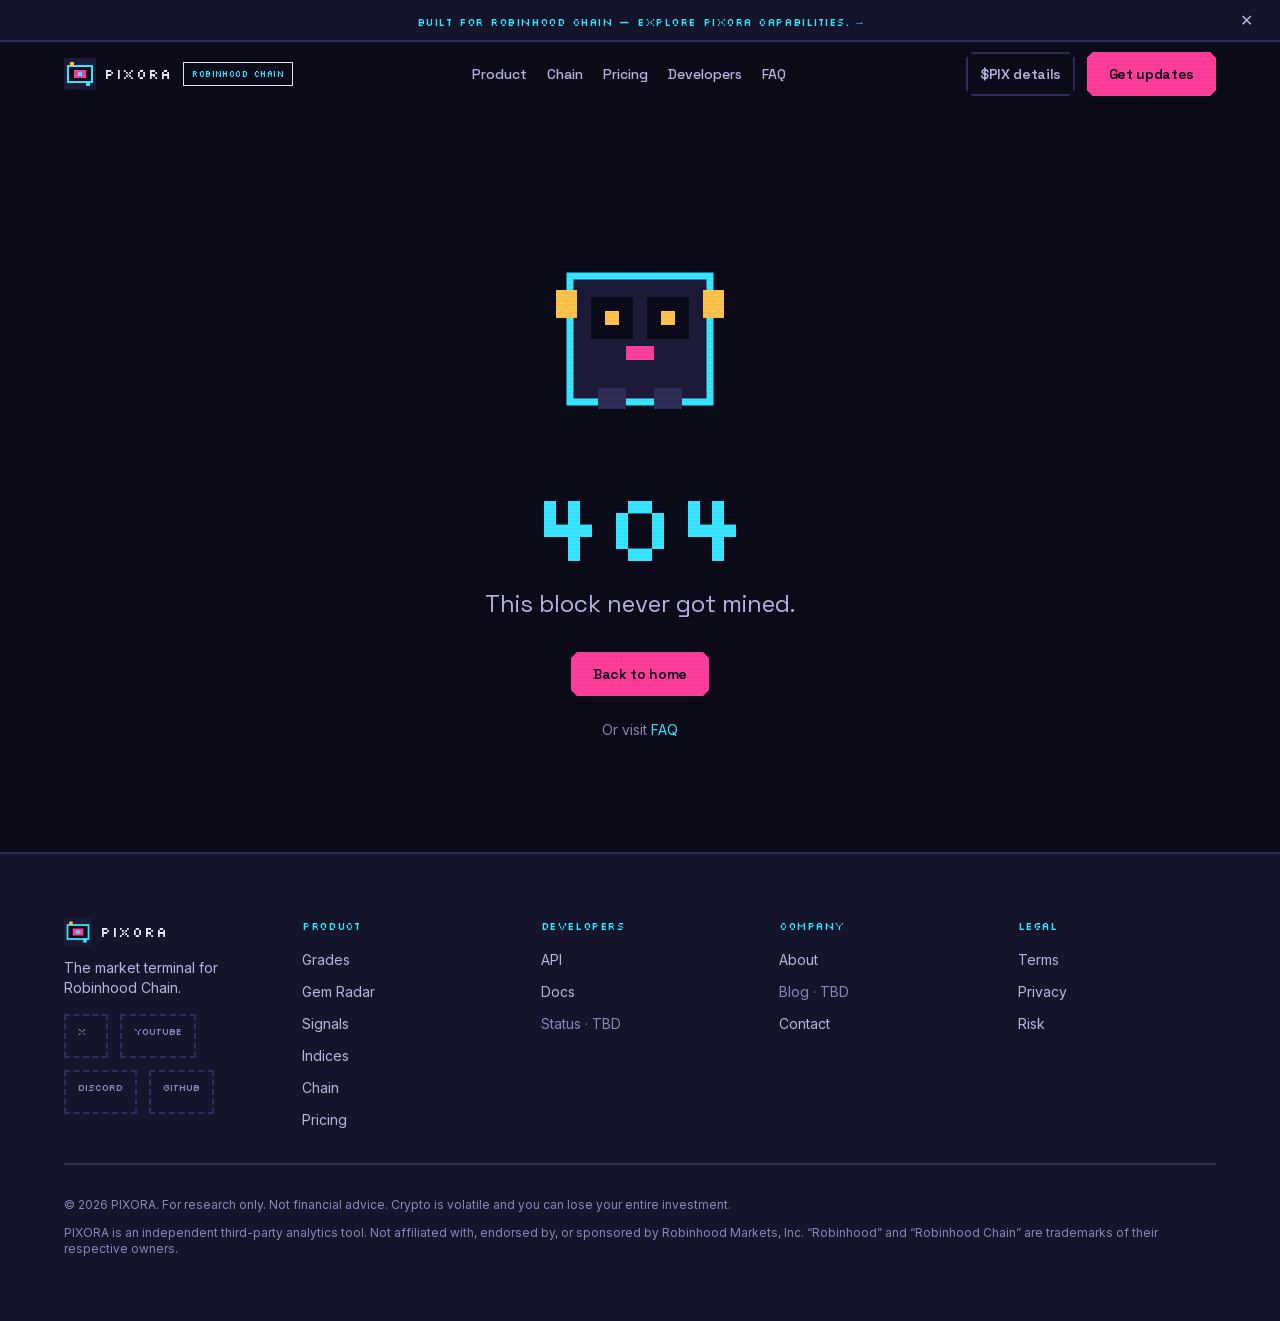
==== commit f9c2c0bb: "add" ====
--- a/404/index.html
+++ b/404/index.html
@@ -1 +1 @@
-<!DOCTYPE html><html lang="en"><head><meta charSet="utf-8"/><meta name="viewport" content="width=device-width, initial-scale=1"/><link rel="preload" href="/_next/static/media/36966cca54120369-s.p.woff2" as="font" crossorigin="" type="font/woff2"/><link rel="preload" href="/_next/static/media/bb3ef058b751a6ad-s.p.woff2" as="font" crossorigin="" type="font/woff2"/><link rel="preload" href="/_next/static/media/cd21efaca8026c00-s.p.woff2" as="font" crossorigin="" type="font/woff2"/><link rel="preload" href="/_next/static/media/e4af272ccee01ff0-s.p.woff2" as="font" crossorigin="" type="font/woff2"/><link rel="stylesheet" href="/_next/static/css/cc62b4614e2069c0.css" data-precedence="next"/><link rel="preload" as="script" fetchPriority="low" href="/_next/static/chunks/webpack-b4691cfa1167f748.js"/><script src="/_next/static/chunks/fd9d1056-ac47f7b4a1759b90.js" async=""></script><script src="/_next/static/chunks/117-aba1c39e933ef17c.js" async=""></script><script src="/_next/static/chunks/main-app-b367c24e3bdda0e7.js" async=""></script><script src="/_next/static/chunks/137-a3e1f3eebce6c471.js" async=""></script><script src="/_next/static/chunks/648-72a559f8085f5372.js" async=""></script><script src="/_next/static/chunks/372-f726cdbb1d85a0af.js" async=""></script><script src="/_next/static/chunks/app/not-found-d35e624267cc3fbc.js" async=""></script><script src="/_next/static/chunks/421-0ed690de309553e4.js" async=""></script><script src="/_next/static/chunks/app/page-9200cadf8b6bd2d1.js" async=""></script><script src="/_next/static/chunks/app/layout-f8b4ae8b4f150b36.js" async=""></script><meta name="robots" content="noindex"/><meta name="theme-color" content="#0B0B1A"/><title>PIXORA — AI analytics for Robinhood Chain</title><meta name="description" content="PIXORA is the market-intelligence layer for Robinhood Chain: token scores, structured alerts, and discovery tools for Robinhood Chain research. Research only — not financial advice."/><meta name="keywords" content="Robinhood Chain,Robinhood Chain analytics,Robinhood Chain tokens,crypto analytics,token scores,market intelligence,AI crypto research"/><meta name="robots" content="index, follow"/><meta property="og:title" content="PIXORA — Market intelligence for Robinhood Chain"/><meta property="og:description" content="Token scores, discovery tools, and structured alerts designed for Robinhood Chain. Research only."/><meta property="og:site_name" content="PIXORA"/><meta property="og:image" content="https://pixora.example/img/og.svg"/><meta property="og:image:width" content="1200"/><meta property="og:image:height" content="630"/><meta property="og:image:alt" content="PIXORA — Market intelligence for Robinhood Chain"/><meta property="og:type" content="website"/><meta name="twitter:card" content="summary_large_image"/><meta name="twitter:title" content="PIXORA — Market intelligence for Robinhood Chain"/><meta name="twitter:description" content="Token scores, discovery tools, and structured alerts designed for Robinhood Chain."/><meta name="twitter:image" content="https://pixora.example/img/og.svg"/><link rel="icon" href="/icons/icon.svg" type="image/svg+xml"/><link rel="apple-touch-icon" href="/icons/icon.svg"/><meta name="next-size-adjust"/><script src="/_next/static/chunks/polyfills-42372ed130431b0a.js" noModule=""></script></head><body class="__variable_0f99ce __variable_dd5b2f __variable_f367f3 __variable_3c557b font-sans"><div aria-hidden="true" class="pointer-events-none fixed inset-0 z-[70] opacity-[0.035]" style="background-image:repeating-linear-gradient(0deg, transparent, transparent 2px, rgba(0,0,0,.8) 2px, rgba(0,0,0,.8) 4px)"></div><header class="sticky top-0 z-40 border-b-2 transition-colors duration-pixel border-transparent bg-transparent"><div class="mx-auto flex h-16 max-w-container items-center justify-between gap-3 px-4 md:px-6"><div class="flex min-w-0 items-center gap-2 sm:gap-3"><a class="flex min-w-0 items-center gap-2 text-text" href="/"><svg viewBox="0 0 32 32" class="h-8 w-8 shrink-0" aria-hidden="true" fill="none" xmlns="http://www.w3.org/2000/svg"><rect width="32" height="32" fill="#1B1B38"></rect><rect x="4" y="8" width="24" height="16" fill="#0B0B1A" stroke="#37E6FF" stroke-width="2"></rect><rect x="10" y="12" width="12" height="8" fill="#FF3D9A"></rect><rect x="14" y="14" width="4" height="4" fill="#37E6FF"></rect><rect x="6" y="4" width="4" height="4" fill="#FFC24B"></rect><rect x="22" y="24" width="4" height="4" fill="#37E6FF"></rect></svg><span class="font-pixel text-sm tracking-wider">PIXORA</span></a><span class="hidden max-w-[9.5rem] truncate border border-secondary/50 bg-secondary/10 px-2 py-1 font-pixel text-[9px] uppercase tracking-wider text-secondary sm:inline-block md:max-w-none">Robinhood Chain</span></div><nav class="hidden items-center gap-5 xl:flex" aria-label="Primary"><a class="group relative font-heading text-sm font-medium text-text-muted hover:text-text" href="/#pillars">Product<span class="absolute -bottom-1 left-0 h-0.5 w-0 bg-secondary transition-all duration-pixel group-hover:w-full"></span></a><a class="group relative font-heading text-sm font-medium text-text-muted hover:text-text" href="/#chain">Chain<span class="absolute -bottom-1 left-0 h-0.5 w-0 bg-secondary transition-all duration-pixel group-hover:w-full"></span></a><a class="group relative font-heading text-sm font-medium text-text-muted hover:text-text" href="/pricing/">Pricing<span class="absolute -bottom-1 left-0 h-0.5 w-0 bg-secondary transition-all duration-pixel group-hover:w-full"></span></a><a class="group relative font-heading text-sm font-medium text-text-muted hover:text-text" href="/developers/">Developers<span class="absolute -bottom-1 left-0 h-0.5 w-0 bg-secondary transition-all duration-pixel group-hover:w-full"></span></a><a class="group relative font-heading text-sm font-medium text-text-muted hover:text-text" href="/faq/">FAQ<span class="absolute -bottom-1 left-0 h-0.5 w-0 bg-secondary transition-all duration-pixel group-hover:w-full"></span></a></nav><div class="hidden items-center gap-3 lg:flex"><a class="inline-flex items-center justify-center gap-2 py-2.5 font-heading text-sm font-semibold tracking-tight clip-pixel transition-all duration-pixel ease-pixel active:translate-y-0.5 active:shadow-none disabled:cursor-not-allowed disabled:opacity-40 disabled:active:translate-y-0 focus-visible:outline-2 focus-visible:outline-offset-2 focus-visible:outline-secondary bg-transparent text-text-muted border-2 border-transparent hover:text-secondary hover:border-line min-h-10 px-3" href="/#token">$PIX details</a><a class="inline-flex min-h-11 items-center justify-center gap-2 px-5 py-2.5 font-heading text-sm font-semibold tracking-tight clip-pixel transition-all duration-pixel ease-pixel active:translate-y-0.5 active:shadow-none disabled:cursor-not-allowed disabled:opacity-40 disabled:active:translate-y-0 focus-visible:outline-2 focus-visible:outline-offset-2 focus-visible:outline-secondary bg-primary text-on-primary border-2 border-primary hover:bg-primary-press shadow-hard hover:shadow-hard-sm" href="/#final-cta">Get updates</a></div><button type="button" class="min-h-11 min-w-11 border-2 border-line px-3 font-pixel text-xs text-secondary lg:hidden" aria-label="Open menu" aria-expanded="false" aria-controls=":R3cq:">MENU</button></div></header><main class="min-w-0 overflow-x-hidden"><section class="py-20 md:py-28"><div class="mx-auto w-full max-w-container px-4 md:px-6 flex flex-col items-center text-center"><div class="relative h-48 w-48 md:h-56 md:w-56" aria-hidden="true"><svg viewBox="0 0 64 64" class="h-full w-full" fill="none"><rect x="12" y="16" width="40" height="36" fill="#1B1B38" stroke="#37E6FF" stroke-width="2"></rect><rect x="18" y="22" width="12" height="12" fill="#0B0B1A"></rect><rect x="34" y="22" width="12" height="12" fill="#0B0B1A"></rect><rect x="22" y="26" width="4" height="4" fill="#37E6FF"></rect><rect x="38" y="26" width="4" height="4" fill="#37E6FF"></rect><rect x="28" y="36" width="8" height="4" fill="#FF3D9A"></rect><rect x="8" y="20" width="6" height="8" fill="#FFC24B"></rect><rect x="50" y="20" width="6" height="8" fill="#FFC24B"></rect><rect x="22" y="26" width="4" height="4" fill="#FFC24B"></rect><rect x="38" y="26" width="4" height="4" fill="#FFC24B"></rect><rect x="20" y="48" width="8" height="6" fill="#2E2E57"></rect><rect x="36" y="48" width="8" height="6" fill="#2E2E57"></rect></svg></div><p class="mt-8 font-pixel text-6xl text-secondary md:text-8xl">404</p><p class="mt-4 font-heading text-xl text-text-muted md:text-2xl">This block never got mined.</p><div class="mt-8"><a class="inline-flex min-h-11 items-center justify-center gap-2 px-5 py-2.5 font-heading text-sm font-semibold tracking-tight clip-pixel transition-all duration-pixel ease-pixel active:translate-y-0.5 active:shadow-none disabled:cursor-not-allowed disabled:opacity-40 disabled:active:translate-y-0 focus-visible:outline-2 focus-visible:outline-offset-2 focus-visible:outline-secondary bg-primary text-on-primary border-2 border-primary hover:bg-primary-press shadow-hard hover:shadow-hard-sm" href="/">Back to home</a></div><p class="mt-6 text-sm text-text-dim">Or visit<!-- --> <a class="text-secondary hover:text-primary" href="/faq/">FAQ</a></p></div></section></main><footer class="border-t-2 border-line bg-surface py-12 md:py-16"><div class="mx-auto w-full max-w-container px-4 md:px-6"><div class="grid gap-10 md:grid-cols-2 lg:grid-cols-5"><div class="lg:col-span-1"><a class="mb-3 flex items-center gap-2" href="/"><svg viewBox="0 0 32 32" class="h-7 w-7" aria-hidden="true" fill="none" xmlns="http://www.w3.org/2000/svg"><rect width="32" height="32" fill="#1B1B38"></rect><rect x="4" y="8" width="24" height="16" fill="#0B0B1A" stroke="#37E6FF" stroke-width="2"></rect><rect x="10" y="12" width="12" height="8" fill="#FF3D9A"></rect><rect x="14" y="14" width="4" height="4" fill="#37E6FF"></rect><rect x="6" y="4" width="4" height="4" fill="#FFC24B"></rect><rect x="22" y="24" width="4" height="4" fill="#37E6FF"></rect></svg><span class="font-pixel text-sm tracking-wider text-text">PIXORA</span></a><p class="mb-4 text-sm text-text-muted">The market terminal for Robinhood Chain.</p><div class="flex flex-wrap gap-3"><span class="min-h-11 min-w-11 border-2 border-dashed border-line px-3 py-2 font-pixel text-[10px] uppercase text-text-dim" title="Link TBD">X</span><span class="min-h-11 min-w-11 border-2 border-dashed border-line px-3 py-2 font-pixel text-[10px] uppercase text-text-dim" title="Link TBD">YouTube</span><span class="min-h-11 min-w-11 border-2 border-dashed border-line px-3 py-2 font-pixel text-[10px] uppercase text-text-dim" title="Link TBD">Discord</span><span class="min-h-11 min-w-11 border-2 border-dashed border-line px-3 py-2 font-pixel text-[10px] uppercase text-text-dim" title="Link TBD">GitHub</span></div></div><div><h3 class="mb-3 font-pixel text-[11px] uppercase tracking-wider text-secondary">Product</h3><ul class="space-y-2"><li><a class="text-sm text-text-muted hover:text-text" href="/#dual-grade">Grades</a></li><li><a class="text-sm text-text-muted hover:text-text" href="/#gem-radar">Gem Radar</a></li><li><a class="text-sm text-text-muted hover:text-text" href="/#signals">Signals</a></li><li><a class="text-sm text-text-muted hover:text-text" href="/#indices">Indices</a></li><li><a class="text-sm text-text-muted hover:text-text" href="/#chain">Chain</a></li><li><a class="text-sm text-text-muted hover:text-text" href="/pricing/">Pricing</a></li></ul></div><div><h3 class="mb-3 font-pixel text-[11px] uppercase tracking-wider text-secondary">Developers</h3><ul class="space-y-2"><li><a class="text-sm text-text-muted hover:text-text" href="/developers/">API</a></li><li><a class="text-sm text-text-muted hover:text-text" href="/developers/docs/">Docs</a></li><li><span class="text-sm text-text-dim">Status<!-- --> · TBD</span></li></ul></div><div><h3 class="mb-3 font-pixel text-[11px] uppercase tracking-wider text-secondary">Company</h3><ul class="space-y-2"><li><a class="text-sm text-text-muted hover:text-text" href="/about/">About</a></li><li><span class="text-sm text-text-dim">Blog<!-- --> · TBD</span></li><li><a class="text-sm text-text-muted hover:text-text" href="/#final-cta">Contact</a></li></ul></div><div><h3 class="mb-3 font-pixel text-[11px] uppercase tracking-wider text-secondary">Legal</h3><ul class="space-y-2"><li><a class="text-sm text-text-muted hover:text-text" href="/legal/terms/">Terms</a></li><li><a class="text-sm text-text-muted hover:text-text" href="/legal/privacy/">Privacy</a></li><li><a class="text-sm text-text-muted hover:text-text" href="/legal/risk/">Risk</a></li></ul></div></div><div class="h-0.5 w-full bg-line my-8" role="separator" aria-hidden="true"></div><p class="text-xs text-text-dim">© 2026 PIXORA. For research only. Not financial advice. Crypto is volatile and you can lose your entire investment.</p><p class="mt-3 text-xs text-text-dim">PIXORA is an independent third-party analytics tool. Not affiliated with, endorsed by, or sponsored by Robinhood Markets, Inc. “Robinhood” and “Robinhood Chain” are trademarks of their respective owners.</p></div></footer><div class="pointer-events-none fixed bottom-4 right-4 z-[60] flex flex-col gap-2" aria-live="polite"></div><script src="/_next/static/chunks/webpack-b4691cfa1167f748.js" async=""></script><script>(self.__next_f=self.__next_f||[]).push([0]);self.__next_f.push([2,null])</script><script>self.__next_f.push([1,"1:HL[\"/_next/static/media/36966cca54120369-s.p.woff2\",\"font\",{\"crossOrigin\":\"\",\"type\":\"font/woff2\"}]\n2:HL[\"/_next/static/media/bb3ef058b751a6ad-s.p.woff2\",\"font\",{\"crossOrigin\":\"\",\"type\":\"font/woff2\"}]\n3:HL[\"/_next/static/media/cd21efaca8026c00-s.p.woff2\",\"font\",{\"crossOrigin\":\"\",\"type\":\"font/woff2\"}]\n4:HL[\"/_next/static/media/e4af272ccee01ff0-s.p.woff2\",\"font\",{\"crossOrigin\":\"\",\"type\":\"font/woff2\"}]\n5:HL[\"/_next/static/css/cc62b4614e2069c0.css\",\"style\"]\n"])</script><script>self.__next_f.push([1,"6:I[2846,[],\"\"]\n8:I[5990,[\"137\",\"static/chunks/137-a3e1f3eebce6c471.js\",\"648\",\"static/chunks/648-72a559f8085f5372.js\",\"372\",\"static/chunks/372-f726cdbb1d85a0af.js\",\"160\",\"static/chunks/app/not-found-d35e624267cc3fbc.js\"],\"Mascot\"]\n9:I[6908,[\"137\",\"static/chunks/137-a3e1f3eebce6c471.js\",\"648\",\"static/chunks/648-72a559f8085f5372.js\",\"372\",\"static/chunks/372-f726cdbb1d85a0af.js\",\"421\",\"static/chunks/421-0ed690de309553e4.js\",\"931\",\"static/chunks/app/page-9200cadf8b6bd2d1.js\"],\"PixelButton\"]\na:I[2972,[\"137\",\"static/chunks/137-a3e1f3eebce6c471.js\",\"648\",\"static/chunks/648-72a559f8085f5372.js\",\"372\",\"static/chunks/372-f726cdbb1d85a0af.js\",\"421\",\"static/chunks/421-0ed690de309553e4.js\",\"931\",\"static/chunks/app/page-9200cadf8b6bd2d1.js\"],\"\"]\nb:I[4707,[],\"\"]\nc:I[6423,[],\"\"]\nd:I[5505,[\"137\",\"static/chunks/137-a3e1f3eebce6c471.js\",\"648\",\"static/chunks/648-72a559f8085f5372.js\",\"185\",\"static/chunks/app/layout-f8b4ae8b4f150b36.js\"],\"ToastProvider\"]\ne:I[4822,[\"137\",\"static/chunks/137-a3e1f3eebce6c471.js\",\"648\",\"static/chunks/648-72a559f8085f5372.js\",\"185\",\"static/chunks/app/layout-f8b4ae8b4f150b36.js\"],\"ScanlineOverlay\"]\nf:I[1106,[\"137\",\"static/chunks/137-a3e1f3eebce6c471.js\",\"648\",\"static/chunks/648-72a559f8085f5372.js\",\"185\",\"static/chunks/app/layout-f8b4ae8b4f150b36.js\"],\"AnnouncementBar\"]\n10:I[2310,[\"137\",\"static/chunks/137-a3e1f3eebce6c471.js\",\"648\",\"static/chunks/648-72a559f8085f5372.js\",\"185\",\"static/chunks/app/layout-f8b4ae8b4f150b36.js\"],\"Navbar\"]\n12:I[1060,[],\"\"]\n13:[]\n"])</script><script>self.__next_f.push([1,"0:[\"$\",\"$L6\",null,{\"buildId\":\"7gI-nlqqg7OZoyq9V18Hn\",\"assetPrefix\":\"\",\"urlParts\":[\"\",\"_not-found\",\"\"],\"initialTree\":[\"\",{\"children\":[\"/_not-found\",{\"children\":[\"__PAGE__\",{}]}]},\"$undefined\",\"$undefined\",true],\"initialSeedData\":[\"\",{\"children\":[\"/_not-found\",{\"children\":[\"__PAGE__\",{},[[\"$L7\",[\"$\",\"section\",null,{\"className\":\"py-20 md:py-28\",\"children\":[\"$\",\"div\",null,{\"className\":\"mx-auto w-full max-w-container px-4 md:px-6 flex flex-col items-center text-center\",\"children\":[[\"$\",\"$L8\",null,{\"size\":\"lg\",\"expression\":\"surprise\"}],[\"$\",\"p\",null,{\"className\":\"mt-8 font-pixel text-6xl text-secondary md:text-8xl\",\"children\":\"404\"}],[\"$\",\"p\",null,{\"className\":\"mt-4 font-heading text-xl text-text-muted md:text-2xl\",\"children\":\"This block never got mined.\"}],[\"$\",\"div\",null,{\"className\":\"mt-8\",\"children\":[\"$\",\"$L9\",null,{\"href\":\"/\",\"children\":\"Back to home\"}]}],[\"$\",\"p\",null,{\"className\":\"mt-6 text-sm text-text-dim\",\"children\":[\"Or visit\",\" \",[\"$\",\"$La\",null,{\"href\":\"/faq\",\"className\":\"text-secondary hover:text-primary\",\"children\":\"FAQ\"}]]}]]}]}],null],null],null]},[null,[\"$\",\"$Lb\",null,{\"parallelRouterKey\":\"children\",\"segmentPath\":[\"children\",\"/_not-found\",\"children\"],\"error\":\"$undefined\",\"errorStyles\":\"$undefined\",\"errorScripts\":\"$undefined\",\"template\":[\"$\",\"$Lc\",null,{}],\"templateStyles\":\"$undefined\",\"templateScripts\":\"$undefined\",\"notFound\":\"$undefined\",\"notFoundStyles\":\"$undefined\"}]],null]},[[[[\"$\",\"link\",\"0\",{\"rel\":\"stylesheet\",\"href\":\"/_next/static/css/cc62b4614e2069c0.css\",\"precedence\":\"next\",\"crossOrigin\":\"$undefined\"}]],[\"$\",\"html\",null,{\"lang\":\"en\",\"children\":[\"$\",\"body\",null,{\"className\":\"__variable_0f99ce __variable_dd5b2f __variable_f367f3 __variable_3c557b font-sans\",\"children\":[\"$\",\"$Ld\",null,{\"children\":[[\"$\",\"$Le\",null,{}],[\"$\",\"$Lf\",null,{}],[\"$\",\"$L10\",null,{}],[\"$\",\"main\",null,{\"className\":\"min-w-0 overflow-x-hidden\",\"children\":[\"$\",\"$Lb\",null,{\"parallelRouterKey\":\"children\",\"segmentPath\":[\"children\"],\"error\":\"$undefined\",\"errorStyles\":\"$undefined\",\"errorScripts\":\"$undefined\",\"template\":[\"$\",\"$Lc\",null,{}],\"templateStyles\":\"$undefined\",\"templateScripts\":\"$undefined\",\"notFound\":[\"$\",\"section\",null,{\"className\":\"py-20 md:py-28\",\"children\":[\"$\",\"div\",null,{\"className\":\"mx-auto w-full max-w-container px-4 md:px-6 flex flex-col items-center text-center\",\"children\":[[\"$\",\"$L8\",null,{\"size\":\"lg\",\"expression\":\"surprise\"}],[\"$\",\"p\",null,{\"className\":\"mt-8 font-pixel text-6xl text-secondary md:text-8xl\",\"children\":\"404\"}],[\"$\",\"p\",null,{\"className\":\"mt-4 font-heading text-xl text-text-muted md:text-2xl\",\"children\":\"This block never got mined.\"}],[\"$\",\"div\",null,{\"className\":\"mt-8\",\"children\":[\"$\",\"$L9\",null,{\"href\":\"/\",\"children\":\"Back to home\"}]}],[\"$\",\"p\",null,{\"className\":\"mt-6 text-sm text-text-dim\",\"children\":[\"Or visit\",\" \",[\"$\",\"$La\",null,{\"href\":\"/faq\",\"className\":\"text-secondary hover:text-primary\",\"children\":\"FAQ\"}]]}]]}]}],\"notFoundStyles\":[]}]}],[\"$\",\"footer\",null,{\"className\":\"border-t-2 border-line bg-surface py-12 md:py-16\",\"children\":[\"$\",\"div\",null,{\"className\":\"mx-auto w-full max-w-container px-4 md:px-6\",\"children\":[[\"$\",\"div\",null,{\"className\":\"grid gap-10 md:grid-cols-2 lg:grid-cols-5\",\"children\":[[\"$\",\"div\",null,{\"className\":\"lg:col-span-1\",\"children\":[[\"$\",\"$La\",null,{\"href\":\"/\",\"className\":\"mb-3 flex items-center gap-2\",\"children\":[[\"$\",\"svg\",null,{\"viewBox\":\"0 0 32 32\",\"className\":\"h-7 w-7\",\"aria-hidden\":true,\"fill\":\"none\",\"xmlns\":\"http://www.w3.org/2000/svg\",\"children\":[[\"$\",\"rect\",null,{\"width\":\"32\",\"height\":\"32\",\"fill\":\"#1B1B38\"}],[\"$\",\"rect\",null,{\"x\":\"4\",\"y\":\"8\",\"width\":\"24\",\"height\":\"16\",\"fill\":\"#0B0B1A\",\"stroke\":\"#37E6FF\",\"strokeWidth\":\"2\"}],[\"$\",\"rect\",null,{\"x\":\"10\",\"y\":\"12\",\"width\":\"12\",\"height\":\"8\",\"fill\":\"#FF3D9A\"}],[\"$\",\"rect\",null,{\"x\":\"14\",\"y\":\"14\",\"width\":\"4\",\"height\":\"4\",\"fill\":\"#37E6FF\"}],[\"$\",\"rect\",null,{\"x\":\"6\",\"y\":\"4\",\"width\":\"4\",\"height\":\"4\",\"fill\":\"#FFC24B\"}],[\"$\",\"rect\",null,{\"x\":\"22\",\"y\":\"24\",\"width\":\"4\",\"height\":\"4\",\"fill\":\"#37E6FF\"}]]}],[\"$\",\"span\",null,{\"className\":\"font-pixel text-sm tracking-wider text-text\",\"children\":\"PIXORA\"}]]}],[\"$\",\"p\",null,{\"className\":\"mb-4 text-sm text-text-muted\",\"children\":\"The market terminal for Robinhood Chain.\"}],[\"$\",\"div\",null,{\"className\":\"flex flex-wrap gap-3\",\"children\":[[\"$\",\"span\",\"X\",{\"className\":\"min-h-11 min-w-11 border-2 border-dashed border-line px-3 py-2 font-pixel text-[10px] uppercase text-text-dim\",\"title\":\"Link TBD\",\"children\":\"X\"}],[\"$\",\"span\",\"YouTube\",{\"className\":\"min-h-11 min-w-11 border-2 border-dashed border-line px-3 py-2 font-pixel text-[10px] uppercase text-text-dim\",\"title\":\"Link TBD\",\"children\":\"YouTube\"}],[\"$\",\"span\",\"Discord\",{\"className\":\"min-h-11 min-w-11 border-2 border-dashed border-line px-3 py-2 font-pixel text-[10px] uppercase text-text-dim\",\"title\":\"Link TBD\",\"children\":\"Discord\"}],[\"$\",\"span\",\"GitHub\",{\"className\":\"min-h-11 min-w-11 border-2 border-dashed border-line px-3 py-2 font-pixel text-[10px] uppercase text-text-dim\",\"title\":\"Link TBD\",\"children\":\"GitHub\"}]]}]]}],[[\"$\",\"div\",\"Product\",{\"children\":[[\"$\",\"h3\",null,{\"className\":\"mb-3 font-pixel text-[11px] uppercase tracking-wider text-secondary\",\"children\":\"Product\"}],[\"$\",\"ul\",null,{\"className\":\"space-y-2\",\"children\":[[\"$\",\"li\",\"Grades\",{\"children\":[\"$\",\"$La\",null,{\"href\":\"/#dual-grade\",\"className\":\"text-sm text-text-muted hover:text-text\",\"children\":\"Grades\"}]}],[\"$\",\"li\",\"Gem Radar\",{\"children\":[\"$\",\"$La\",null,{\"href\":\"/#gem-radar\",\"className\":\"text-sm text-text-muted hover:text-text\",\"children\":\"Gem Radar\"}]}],[\"$\",\"li\",\"Signals\",{\"children\":[\"$\",\"$La\",null,{\"href\":\"/#signals\",\"className\":\"text-sm text-text-muted hover:text-text\",\"children\":\"Signals\"}]}],[\"$\",\"li\",\"Indices\",{\"children\":[\"$\",\"$La\",null,{\"href\":\"/#indices\",\"className\":\"text-sm text-text-muted hover:text-text\",\"children\":\"Indices\"}]}],[\"$\",\"li\",\"Chain\",{\"children\":[\"$\",\"$La\",null,{\"href\":\"/#chain\",\"className\":\"text-sm text-text-muted hover:text-text\",\"children\":\"Chain\"}]}],[\"$\",\"li\",\"Pricing\",{\"children\":[\"$\",\"$La\",null,{\"href\":\"/pricing\",\"className\":\"text-sm text-text-muted hover:text-text\",\"children\":\"Pricing\"}]}]]}]]}],[\"$\",\"div\",\"Developers\",{\"children\":[[\"$\",\"h3\",null,{\"className\":\"mb-3 font-pixel text-[11px] uppercase tracking-wider text-secondary\",\"children\":\"Developers\"}],[\"$\",\"ul\",null,{\"className\":\"space-y-2\",\"children\":[[\"$\",\"li\",\"API\",{\"children\":[\"$\",\"$La\",null,{\"href\":\"/developers\",\"className\":\"text-sm text-text-muted hover:text-text\",\"children\":\"API\"}]}],[\"$\",\"li\",\"Docs\",{\"children\":[\"$\",\"$La\",null,{\"href\":\"/developers/docs\",\"className\":\"text-sm text-text-muted hover:text-text\",\"children\":\"Docs\"}]}],[\"$\",\"li\",\"Status\",{\"children\":[\"$\",\"span\",null,{\"className\":\"text-sm text-text-dim\",\"children\":[\"Status\",\" · TBD\"]}]}]]}]]}],[\"$\",\"div\",\"Company\",{\"children\":[[\"$\",\"h3\",null,{\"className\":\"mb-3 font-pixel text-[11px] uppercase tracking-wider text-secondary\",\"children\":\"Company\"}],[\"$\",\"ul\",null,{\"className\":\"space-y-2\",\"children\":[[\"$\",\"li\",\"About\",{\"children\":[\"$\",\"$La\",null,{\"href\":\"/about\",\"className\":\"text-sm text-text-muted hover:text-text\",\"children\":\"About\"}]}],[\"$\",\"li\",\"Blog\",{\"children\":[\"$\",\"span\",null,{\"className\":\"text-sm text-text-dim\",\"children\":[\"Blog\",\" · TBD\"]}]}],[\"$\",\"li\",\"Contact\",{\"children\":[\"$\",\"$La\",null,{\"href\":\"/#final-cta\",\"className\":\"text-sm text-text-muted hover:text-text\",\"children\":\"Contact\"}]}]]}]]}],[\"$\",\"div\",\"Legal\",{\"children\":[[\"$\",\"h3\",null,{\"className\":\"mb-3 font-pixel text-[11px] uppercase tracking-wider text-secondary\",\"children\":\"Legal\"}],[\"$\",\"ul\",null,{\"className\":\"space-y-2\",\"children\":[[\"$\",\"li\",\"Terms\",{\"children\":[\"$\",\"$La\",null,{\"href\":\"/legal/terms\",\"className\":\"text-sm text-text-muted hover:text-text\",\"children\":\"Terms\"}]}],[\"$\",\"li\",\"Privacy\",{\"children\":[\"$\",\"$La\",null,{\"href\":\"/legal/privacy\",\"className\":\"text-sm text-text-muted hover:text-text\",\"children\":\"Privacy\"}]}],[\"$\",\"li\",\"Risk\",{\"children\":[\"$\",\"$La\",null,{\"href\":\"/legal/risk\",\"className\":\"text-sm text-text-muted hover:text-text\",\"children\":\"Risk\"}]}]]}]]}]]]}],[\"$\",\"div\",null,{\"className\":\"h-0.5 w-full bg-line my-8\",\"role\":\"separator\",\"aria-hidden\":true}],[\"$\",\"p\",null,{\"className\":\"text-xs text-text-dim\",\"children\":\"© 2026 PIXORA. For research only. Not financial advice. Crypto is volatile and you can lose your entire investment.\"}],[\"$\",\"p\",null,{\"className\":\"mt-3 text-xs text-text-dim\",\"children\":\"PIXORA is an independent third-party analytics tool. Not affiliated with, endorsed by, or sponsored by Robinhood Markets, Inc. “Robinhood” and “Robinhood Chain” are trademarks of their respective owners.\"}]]}]}]]}]}]}]],null],null],\"couldBeIntercepted\":false,\"initialHead\":[[\"$\",\"meta\",null,{\"name\":\"robots\",\"content\":\"noindex\"}],\"$L11\"],\"globalErrorComponent\":\"$12\",\"missingSlots\":\"$W13\"}]\n"])</script><script>self.__next_f.push([1,"11:[[\"$\",\"meta\",\"0\",{\"name\":\"viewport\",\"content\":\"width=device-width, initial-scale=1\"}],[\"$\",\"meta\",\"1\",{\"name\":\"theme-color\",\"content\":\"#0B0B1A\"}],[\"$\",\"meta\",\"2\",{\"charSet\":\"utf-8\"}],[\"$\",\"title\",\"3\",{\"children\":\"PIXORA — AI analytics for Robinhood Chain\"}],[\"$\",\"meta\",\"4\",{\"name\":\"description\",\"content\":\"PIXORA is the market-intelligence layer for Robinhood Chain: token scores, structured alerts, and discovery tools for Robinhood Chain research. Research only — not financial advice.\"}],[\"$\",\"meta\",\"5\",{\"name\":\"keywords\",\"content\":\"Robinhood Chain,Robinhood Chain analytics,Robinhood Chain tokens,crypto analytics,token scores,market intelligence,AI crypto research\"}],[\"$\",\"meta\",\"6\",{\"name\":\"robots\",\"content\":\"index, follow\"}],[\"$\",\"meta\",\"7\",{\"property\":\"og:title\",\"content\":\"PIXORA — Market intelligence for Robinhood Chain\"}],[\"$\",\"meta\",\"8\",{\"property\":\"og:description\",\"content\":\"Token scores, discovery tools, and structured alerts designed for Robinhood Chain. Research only.\"}],[\"$\",\"meta\",\"9\",{\"property\":\"og:site_name\",\"content\":\"PIXORA\"}],[\"$\",\"meta\",\"10\",{\"property\":\"og:image\",\"content\":\"https://pixora.example/img/og.svg\"}],[\"$\",\"meta\",\"11\",{\"property\":\"og:image:width\",\"content\":\"1200\"}],[\"$\",\"meta\",\"12\",{\"property\":\"og:image:height\",\"content\":\"630\"}],[\"$\",\"meta\",\"13\",{\"property\":\"og:image:alt\",\"content\":\"PIXORA — Market intelligence for Robinhood Chain\"}],[\"$\",\"meta\",\"14\",{\"property\":\"og:type\",\"content\":\"website\"}],[\"$\",\"meta\",\"15\",{\"name\":\"twitter:card\",\"content\":\"summary_large_image\"}],[\"$\",\"meta\",\"16\",{\"name\":\"twitter:title\",\"content\":\"PIXORA — Market intelligence for Robinhood Chain\"}],[\"$\",\"meta\",\"17\",{\"name\":\"twitter:description\",\"content\":\"Token scores, discovery tools, and structured alerts designed for Robinhood Chain.\"}],[\"$\",\"meta\",\"18\",{\"name\":\"twitter:image\",\"content\":\"https://pixora.example/img/og.svg\"}],[\"$\",\"link\",\"19\",{\"rel\":\"icon\",\"href\":\"/icons/icon.svg\",\"type\":\"image/svg+xml\"}],[\"$\",\"link\",\"20\",{\"rel\":\"apple-touch-icon\",\"href\":\"/icons/icon.svg\"}],[\"$\",\"meta\",\"21\",{\"name\":\"next-size-adjust\"}]]\n"])</script><script>self.__next_f.push([1,"7:null\n"])</script></body></html>+<!DOCTYPE html><html lang="en"><head><meta charSet="utf-8"/><meta name="viewport" content="width=device-width, initial-scale=1"/><link rel="preload" href="/_next/static/media/36966cca54120369-s.p.woff2" as="font" crossorigin="" type="font/woff2"/><link rel="preload" href="/_next/static/media/bb3ef058b751a6ad-s.p.woff2" as="font" crossorigin="" type="font/woff2"/><link rel="preload" href="/_next/static/media/cd21efaca8026c00-s.p.woff2" as="font" crossorigin="" type="font/woff2"/><link rel="preload" href="/_next/static/media/e4af272ccee01ff0-s.p.woff2" as="font" crossorigin="" type="font/woff2"/><link rel="stylesheet" href="/_next/static/css/34330e1ccbf98aa7.css" data-precedence="next"/><link rel="preload" as="script" fetchPriority="low" href="/_next/static/chunks/webpack-b4691cfa1167f748.js"/><script src="/_next/static/chunks/fd9d1056-ac47f7b4a1759b90.js" async=""></script><script src="/_next/static/chunks/117-aba1c39e933ef17c.js" async=""></script><script src="/_next/static/chunks/main-app-b367c24e3bdda0e7.js" async=""></script><script src="/_next/static/chunks/137-a3e1f3eebce6c471.js" async=""></script><script src="/_next/static/chunks/648-72a559f8085f5372.js" async=""></script><script src="/_next/static/chunks/372-f726cdbb1d85a0af.js" async=""></script><script src="/_next/static/chunks/app/not-found-2658ea260125fe6f.js" async=""></script><script src="/_next/static/chunks/421-0b4ce9732d44ec09.js" async=""></script><script src="/_next/static/chunks/app/page-c6aa08e1152ed5e8.js" async=""></script><script src="/_next/static/chunks/app/layout-ce8d9ef32dcf0416.js" async=""></script><meta name="robots" content="noindex"/><meta name="theme-color" content="#0B0B1A"/><title>PIXORA — AI analytics for Robinhood Chain</title><meta name="description" content="PIXORA is the market-intelligence layer for Robinhood Chain: token scores, structured alerts, and discovery tools for Robinhood Chain research. Research only — not financial advice."/><meta name="keywords" content="Robinhood Chain,Robinhood Chain analytics,Robinhood Chain tokens,crypto analytics,token scores,market intelligence,AI crypto research"/><meta name="robots" content="index, follow"/><meta property="og:title" content="PIXORA — Market intelligence for Robinhood Chain"/><meta property="og:description" content="Token scores, discovery tools, and structured alerts designed for Robinhood Chain. Research only."/><meta property="og:site_name" content="PIXORA"/><meta property="og:image" content="https://pixora.example/img/og.svg"/><meta property="og:image:width" content="1200"/><meta property="og:image:height" content="630"/><meta property="og:image:alt" content="PIXORA — Market intelligence for Robinhood Chain"/><meta property="og:type" content="website"/><meta name="twitter:card" content="summary_large_image"/><meta name="twitter:title" content="PIXORA — Market intelligence for Robinhood Chain"/><meta name="twitter:description" content="Token scores, discovery tools, and structured alerts designed for Robinhood Chain."/><meta name="twitter:image" content="https://pixora.example/img/og.svg"/><link rel="icon" href="/icons/icon.svg" type="image/svg+xml"/><link rel="apple-touch-icon" href="/icons/icon.svg"/><meta name="next-size-adjust"/><script src="/_next/static/chunks/polyfills-42372ed130431b0a.js" noModule=""></script></head><body class="__variable_0f99ce __variable_dd5b2f __variable_f367f3 __variable_3c557b font-sans"><div aria-hidden="true" class="pointer-events-none fixed inset-0 z-[70] opacity-[0.035]" style="background-image:repeating-linear-gradient(0deg, transparent, transparent 2px, rgba(0,0,0,.8) 2px, rgba(0,0,0,.8) 4px)"></div><header class="sticky top-0 z-40 border-b-2 transition-colors duration-pixel border-transparent bg-transparent"><div class="mx-auto flex h-16 max-w-container items-center justify-between gap-3 px-4 md:px-6"><div class="flex min-w-0 items-center gap-2 sm:gap-3"><a class="flex min-w-0 items-center gap-2 text-text" href="/"><svg viewBox="0 0 32 32" class="h-8 w-8 shrink-0" aria-hidden="true" fill="none" xmlns="http://www.w3.org/2000/svg"><rect width="32" height="32" fill="#1B1B38"></rect><rect x="4" y="8" width="24" height="16" fill="#0B0B1A" stroke="#37E6FF" stroke-width="2"></rect><rect x="10" y="12" width="12" height="8" fill="#FF3D9A"></rect><rect x="14" y="14" width="4" height="4" fill="#37E6FF"></rect><rect x="6" y="4" width="4" height="4" fill="#FFC24B"></rect><rect x="22" y="24" width="4" height="4" fill="#37E6FF"></rect></svg><span class="font-pixel text-sm tracking-wider">PIXORA</span></a><span class="hidden max-w-[9.5rem] truncate border border-secondary/50 bg-secondary/10 px-2 py-1 font-pixel text-[9px] uppercase tracking-wider text-secondary sm:inline-block md:max-w-none">Robinhood Chain</span></div><nav class="hidden items-center gap-5 xl:flex" aria-label="Primary"><a class="group relative font-heading text-sm font-medium transition-colors duration-pixel text-text-muted hover:text-text" href="/#pillars">Product<span class="absolute -bottom-1 left-0 h-0.5 bg-secondary transition-all duration-pixel w-0 group-hover:w-full"></span></a><a class="group relative font-heading text-sm font-medium transition-colors duration-pixel text-text-muted hover:text-text" href="/#chain">Chain<span class="absolute -bottom-1 left-0 h-0.5 bg-secondary transition-all duration-pixel w-0 group-hover:w-full"></span></a><a class="group relative font-heading text-sm font-medium transition-colors duration-pixel text-text-muted hover:text-text" href="/pricing/">Pricing<span class="absolute -bottom-1 left-0 h-0.5 bg-secondary transition-all duration-pixel w-0 group-hover:w-full"></span></a><a class="group relative font-heading text-sm font-medium transition-colors duration-pixel text-text-muted hover:text-text" href="/developers/">Developers<span class="absolute -bottom-1 left-0 h-0.5 bg-secondary transition-all duration-pixel w-0 group-hover:w-full"></span></a><a class="group relative font-heading text-sm font-medium transition-colors duration-pixel text-text-muted hover:text-text" href="/faq/">FAQ<span class="absolute -bottom-1 left-0 h-0.5 bg-secondary transition-all duration-pixel w-0 group-hover:w-full"></span></a></nav><div class="hidden items-center gap-3 lg:flex"><a class="inline-flex items-center justify-center gap-2 py-2.5 font-heading text-sm font-semibold tracking-tight clip-pixel transition-all duration-pixel ease-pixel active:translate-y-0.5 active:shadow-none disabled:cursor-not-allowed disabled:opacity-40 disabled:active:translate-y-0 focus-visible:outline-2 focus-visible:outline-offset-2 focus-visible:outline-secondary bg-transparent text-text-muted border-2 border-line hover:text-secondary hover:border-secondary min-h-10 px-3" href="/#token">$PIX details</a><a class="inline-flex min-h-11 items-center justify-center gap-2 px-5 py-2.5 font-heading text-sm font-semibold tracking-tight clip-pixel transition-all duration-pixel ease-pixel active:translate-y-0.5 active:shadow-none disabled:cursor-not-allowed disabled:opacity-40 disabled:active:translate-y-0 focus-visible:outline-2 focus-visible:outline-offset-2 focus-visible:outline-secondary bg-primary text-on-primary border-2 border-primary hover:bg-primary-press shadow-hard hover:shadow-hard-sm" href="/#final-cta">Get updates</a></div><button type="button" class="min-h-11 min-w-11 border-2 border-line px-3 font-pixel text-xs text-secondary lg:hidden" aria-label="Open menu" aria-expanded="false" aria-controls=":R3cq:">MENU</button></div></header><main class="min-w-0 overflow-x-hidden"><section class="py-20 md:py-28"><div class="mx-auto w-full max-w-container px-4 md:px-6 flex flex-col items-center text-center"><div class="relative h-48 w-48 md:h-56 md:w-56" aria-hidden="true"><svg viewBox="0 0 64 64" class="h-full w-full" fill="none"><rect x="12" y="16" width="40" height="36" fill="#1B1B38" stroke="#37E6FF" stroke-width="2"></rect><rect x="18" y="22" width="12" height="12" fill="#0B0B1A"></rect><rect x="34" y="22" width="12" height="12" fill="#0B0B1A"></rect><rect x="22" y="26" width="4" height="4" fill="#37E6FF"></rect><rect x="38" y="26" width="4" height="4" fill="#37E6FF"></rect><rect x="28" y="36" width="8" height="4" fill="#FF3D9A"></rect><rect x="8" y="20" width="6" height="8" fill="#FFC24B"></rect><rect x="50" y="20" width="6" height="8" fill="#FFC24B"></rect><rect x="22" y="26" width="4" height="4" fill="#FFC24B"></rect><rect x="38" y="26" width="4" height="4" fill="#FFC24B"></rect><rect x="20" y="48" width="8" height="6" fill="#2E2E57"></rect><rect x="36" y="48" width="8" height="6" fill="#2E2E57"></rect></svg></div><p class="mt-8 font-pixel text-6xl text-secondary md:text-8xl">404</p><p class="mt-4 font-heading text-xl text-text-muted md:text-2xl">This block never got mined.</p><div class="mt-8"><a class="inline-flex min-h-11 items-center justify-center gap-2 px-5 py-2.5 font-heading text-sm font-semibold tracking-tight clip-pixel transition-all duration-pixel ease-pixel active:translate-y-0.5 active:shadow-none disabled:cursor-not-allowed disabled:opacity-40 disabled:active:translate-y-0 focus-visible:outline-2 focus-visible:outline-offset-2 focus-visible:outline-secondary bg-primary text-on-primary border-2 border-primary hover:bg-primary-press shadow-hard hover:shadow-hard-sm" href="/">Back to home</a></div><p class="mt-6 text-sm text-text-dim">Or visit<!-- --> <a class="text-secondary hover:text-primary" href="/faq/">FAQ</a></p></div></section></main><footer class="border-t-2 border-line bg-surface py-12 md:py-16"><div class="mx-auto w-full max-w-container px-4 md:px-6"><div class="grid grid-cols-2 gap-10 md:grid-cols-3 lg:grid-cols-5"><div class="col-span-2 md:col-span-3 lg:col-span-1"><a class="mb-3 flex items-center gap-2" href="/"><svg viewBox="0 0 32 32" class="h-7 w-7" aria-hidden="true" fill="none" xmlns="http://www.w3.org/2000/svg"><rect width="32" height="32" fill="#1B1B38"></rect><rect x="4" y="8" width="24" height="16" fill="#0B0B1A" stroke="#37E6FF" stroke-width="2"></rect><rect x="10" y="12" width="12" height="8" fill="#FF3D9A"></rect><rect x="14" y="14" width="4" height="4" fill="#37E6FF"></rect><rect x="6" y="4" width="4" height="4" fill="#FFC24B"></rect><rect x="22" y="24" width="4" height="4" fill="#37E6FF"></rect></svg><span class="font-pixel text-sm tracking-wider text-text">PIXORA</span></a><p class="mb-4 text-sm text-text-muted">The market terminal for Robinhood Chain.</p><div class="flex flex-wrap gap-3"><span class="min-h-11 min-w-11 border-2 border-dashed border-line px-3 py-2 font-pixel text-[10px] uppercase text-text-dim" title="Link TBD">X</span><span class="min-h-11 min-w-11 border-2 border-dashed border-line px-3 py-2 font-pixel text-[10px] uppercase text-text-dim" title="Link TBD">YouTube</span><span class="min-h-11 min-w-11 border-2 border-dashed border-line px-3 py-2 font-pixel text-[10px] uppercase text-text-dim" title="Link TBD">Discord</span><span class="min-h-11 min-w-11 border-2 border-dashed border-line px-3 py-2 font-pixel text-[10px] uppercase text-text-dim" title="Link TBD">GitHub</span></div></div><div><h3 class="mb-3 font-pixel text-[11px] uppercase tracking-wider text-secondary">Product</h3><ul class="space-y-2"><li><a class="text-sm text-text-muted hover:text-text" href="/#dual-grade">Grades</a></li><li><a class="text-sm text-text-muted hover:text-text" href="/#gem-radar">Gem Radar</a></li><li><a class="text-sm text-text-muted hover:text-text" href="/#signals">Signals</a></li><li><a class="text-sm text-text-muted hover:text-text" href="/#indices">Indices</a></li><li><a class="text-sm text-text-muted hover:text-text" href="/#chain">Chain</a></li><li><a class="text-sm text-text-muted hover:text-text" href="/pricing/">Pricing</a></li></ul></div><div><h3 class="mb-3 font-pixel text-[11px] uppercase tracking-wider text-secondary">Developers</h3><ul class="space-y-2"><li><a class="text-sm text-text-muted hover:text-text" href="/developers/">API</a></li><li><a class="text-sm text-text-muted hover:text-text" href="/developers/docs/">Docs</a></li><li><span class="text-sm text-text-dim">Status<!-- --> · TBD</span></li></ul></div><div><h3 class="mb-3 font-pixel text-[11px] uppercase tracking-wider text-secondary">Company</h3><ul class="space-y-2"><li><a class="text-sm text-text-muted hover:text-text" href="/about/">About</a></li><li><span class="text-sm text-text-dim">Blog<!-- --> · TBD</span></li><li><a class="text-sm text-text-muted hover:text-text" href="/#final-cta">Contact</a></li></ul></div><div><h3 class="mb-3 font-pixel text-[11px] uppercase tracking-wider text-secondary">Legal</h3><ul class="space-y-2"><li><a class="text-sm text-text-muted hover:text-text" href="/legal/terms/">Terms</a></li><li><a class="text-sm text-text-muted hover:text-text" href="/legal/privacy/">Privacy</a></li><li><a class="text-sm text-text-muted hover:text-text" href="/legal/risk/">Risk</a></li></ul></div></div><div class="h-0.5 w-full bg-line my-8" role="separator" aria-hidden="true"></div><p class="text-xs text-text-dim">© 2026 PIXORA. For research only. Not financial advice. Crypto is volatile and you can lose your entire investment.</p><p class="mt-3 text-xs text-text-dim">PIXORA is an independent third-party analytics tool. Not affiliated with, endorsed by, or sponsored by Robinhood Markets, Inc. “Robinhood” and “Robinhood Chain” are trademarks of their respective owners.</p></div></footer><div class="pointer-events-none fixed bottom-4 right-4 z-[60] flex flex-col gap-2" aria-live="polite"></div><script src="/_next/static/chunks/webpack-b4691cfa1167f748.js" async=""></script><script>(self.__next_f=self.__next_f||[]).push([0]);self.__next_f.push([2,null])</script><script>self.__next_f.push([1,"1:HL[\"/_next/static/media/36966cca54120369-s.p.woff2\",\"font\",{\"crossOrigin\":\"\",\"type\":\"font/woff2\"}]\n2:HL[\"/_next/static/media/bb3ef058b751a6ad-s.p.woff2\",\"font\",{\"crossOrigin\":\"\",\"type\":\"font/woff2\"}]\n3:HL[\"/_next/static/media/cd21efaca8026c00-s.p.woff2\",\"font\",{\"crossOrigin\":\"\",\"type\":\"font/woff2\"}]\n4:HL[\"/_next/static/media/e4af272ccee01ff0-s.p.woff2\",\"font\",{\"crossOrigin\":\"\",\"type\":\"font/woff2\"}]\n5:HL[\"/_next/static/css/34330e1ccbf98aa7.css\",\"style\"]\n"])</script><script>self.__next_f.push([1,"6:I[2846,[],\"\"]\n8:I[5990,[\"137\",\"static/chunks/137-a3e1f3eebce6c471.js\",\"648\",\"static/chunks/648-72a559f8085f5372.js\",\"372\",\"static/chunks/372-f726cdbb1d85a0af.js\",\"160\",\"static/chunks/app/not-found-2658ea260125fe6f.js\"],\"Mascot\"]\n9:I[6908,[\"137\",\"static/chunks/137-a3e1f3eebce6c471.js\",\"648\",\"static/chunks/648-72a559f8085f5372.js\",\"372\",\"static/chunks/372-f726cdbb1d85a0af.js\",\"421\",\"static/chunks/421-0b4ce9732d44ec09.js\",\"931\",\"static/chunks/app/page-c6aa08e1152ed5e8.js\"],\"PixelButton\"]\na:I[2972,[\"137\",\"static/chunks/137-a3e1f3eebce6c471.js\",\"648\",\"static/chunks/648-72a559f8085f5372.js\",\"372\",\"static/chunks/372-f726cdbb1d85a0af.js\",\"421\",\"static/chunks/421-0b4ce9732d44ec09.js\",\"931\",\"static/chunks/app/page-c6aa08e1152ed5e8.js\"],\"\"]\nb:I[4707,[],\"\"]\nc:I[6423,[],\"\"]\nd:I[5505,[\"137\",\"static/chunks/137-a3e1f3eebce6c471.js\",\"648\",\"static/chunks/648-72a559f8085f5372.js\",\"185\",\"static/chunks/app/layout-ce8d9ef32dcf0416.js\"],\"ToastProvider\"]\ne:I[4822,[\"137\",\"static/chunks/137-a3e1f3eebce6c471.js\",\"648\",\"static/chunks/648-72a559f8085f5372.js\",\"185\",\"static/chunks/app/layout-ce8d9ef32dcf0416.js\"],\"ScanlineOverlay\"]\nf:I[1106,[\"137\",\"static/chunks/137-a3e1f3eebce6c471.js\",\"648\",\"static/chunks/648-72a559f8085f5372.js\",\"185\",\"static/chunks/app/layout-ce8d9ef32dcf0416.js\"],\"AnnouncementBar\"]\n10:I[3689,[\"137\",\"static/chunks/137-a3e1f3eebce6c471.js\",\"648\",\"static/chunks/648-72a559f8085f5372.js\",\"185\",\"static/chunks/app/layout-ce8d9ef32dcf0416.js\"],\"Navbar\"]\n12:I[1060,[],\"\"]\n13:[]\n"])</script><script>self.__next_f.push([1,"0:[\"$\",\"$L6\",null,{\"buildId\":\"0iU8IJVoZowq6gmj-MYt8\",\"assetPrefix\":\"\",\"urlParts\":[\"\",\"_not-found\",\"\"],\"initialTree\":[\"\",{\"children\":[\"/_not-found\",{\"children\":[\"__PAGE__\",{}]}]},\"$undefined\",\"$undefined\",true],\"initialSeedData\":[\"\",{\"children\":[\"/_not-found\",{\"children\":[\"__PAGE__\",{},[[\"$L7\",[\"$\",\"section\",null,{\"className\":\"py-20 md:py-28\",\"children\":[\"$\",\"div\",null,{\"className\":\"mx-auto w-full max-w-container px-4 md:px-6 flex flex-col items-center text-center\",\"children\":[[\"$\",\"$L8\",null,{\"size\":\"lg\",\"expression\":\"surprise\"}],[\"$\",\"p\",null,{\"className\":\"mt-8 font-pixel text-6xl text-secondary md:text-8xl\",\"children\":\"404\"}],[\"$\",\"p\",null,{\"className\":\"mt-4 font-heading text-xl text-text-muted md:text-2xl\",\"children\":\"This block never got mined.\"}],[\"$\",\"div\",null,{\"className\":\"mt-8\",\"children\":[\"$\",\"$L9\",null,{\"href\":\"/\",\"children\":\"Back to home\"}]}],[\"$\",\"p\",null,{\"className\":\"mt-6 text-sm text-text-dim\",\"children\":[\"Or visit\",\" \",[\"$\",\"$La\",null,{\"href\":\"/faq\",\"className\":\"text-secondary hover:text-primary\",\"children\":\"FAQ\"}]]}]]}]}],null],null],null]},[null,[\"$\",\"$Lb\",null,{\"parallelRouterKey\":\"children\",\"segmentPath\":[\"children\",\"/_not-found\",\"children\"],\"error\":\"$undefined\",\"errorStyles\":\"$undefined\",\"errorScripts\":\"$undefined\",\"template\":[\"$\",\"$Lc\",null,{}],\"templateStyles\":\"$undefined\",\"templateScripts\":\"$undefined\",\"notFound\":\"$undefined\",\"notFoundStyles\":\"$undefined\"}]],null]},[[[[\"$\",\"link\",\"0\",{\"rel\":\"stylesheet\",\"href\":\"/_next/static/css/34330e1ccbf98aa7.css\",\"precedence\":\"next\",\"crossOrigin\":\"$undefined\"}]],[\"$\",\"html\",null,{\"lang\":\"en\",\"children\":[\"$\",\"body\",null,{\"className\":\"__variable_0f99ce __variable_dd5b2f __variable_f367f3 __variable_3c557b font-sans\",\"children\":[\"$\",\"$Ld\",null,{\"children\":[[\"$\",\"$Le\",null,{}],[\"$\",\"$Lf\",null,{}],[\"$\",\"$L10\",null,{}],[\"$\",\"main\",null,{\"className\":\"min-w-0 overflow-x-hidden\",\"children\":[\"$\",\"$Lb\",null,{\"parallelRouterKey\":\"children\",\"segmentPath\":[\"children\"],\"error\":\"$undefined\",\"errorStyles\":\"$undefined\",\"errorScripts\":\"$undefined\",\"template\":[\"$\",\"$Lc\",null,{}],\"templateStyles\":\"$undefined\",\"templateScripts\":\"$undefined\",\"notFound\":[\"$\",\"section\",null,{\"className\":\"py-20 md:py-28\",\"children\":[\"$\",\"div\",null,{\"className\":\"mx-auto w-full max-w-container px-4 md:px-6 flex flex-col items-center text-center\",\"children\":[[\"$\",\"$L8\",null,{\"size\":\"lg\",\"expression\":\"surprise\"}],[\"$\",\"p\",null,{\"className\":\"mt-8 font-pixel text-6xl text-secondary md:text-8xl\",\"children\":\"404\"}],[\"$\",\"p\",null,{\"className\":\"mt-4 font-heading text-xl text-text-muted md:text-2xl\",\"children\":\"This block never got mined.\"}],[\"$\",\"div\",null,{\"className\":\"mt-8\",\"children\":[\"$\",\"$L9\",null,{\"href\":\"/\",\"children\":\"Back to home\"}]}],[\"$\",\"p\",null,{\"className\":\"mt-6 text-sm text-text-dim\",\"children\":[\"Or visit\",\" \",[\"$\",\"$La\",null,{\"href\":\"/faq\",\"className\":\"text-secondary hover:text-primary\",\"children\":\"FAQ\"}]]}]]}]}],\"notFoundStyles\":[]}]}],[\"$\",\"footer\",null,{\"className\":\"border-t-2 border-line bg-surface py-12 md:py-16\",\"children\":[\"$\",\"div\",null,{\"className\":\"mx-auto w-full max-w-container px-4 md:px-6\",\"children\":[[\"$\",\"div\",null,{\"className\":\"grid grid-cols-2 gap-10 md:grid-cols-3 lg:grid-cols-5\",\"children\":[[\"$\",\"div\",null,{\"className\":\"col-span-2 md:col-span-3 lg:col-span-1\",\"children\":[[\"$\",\"$La\",null,{\"href\":\"/\",\"className\":\"mb-3 flex items-center gap-2\",\"children\":[[\"$\",\"svg\",null,{\"viewBox\":\"0 0 32 32\",\"className\":\"h-7 w-7\",\"aria-hidden\":true,\"fill\":\"none\",\"xmlns\":\"http://www.w3.org/2000/svg\",\"children\":[[\"$\",\"rect\",null,{\"width\":\"32\",\"height\":\"32\",\"fill\":\"#1B1B38\"}],[\"$\",\"rect\",null,{\"x\":\"4\",\"y\":\"8\",\"width\":\"24\",\"height\":\"16\",\"fill\":\"#0B0B1A\",\"stroke\":\"#37E6FF\",\"strokeWidth\":\"2\"}],[\"$\",\"rect\",null,{\"x\":\"10\",\"y\":\"12\",\"width\":\"12\",\"height\":\"8\",\"fill\":\"#FF3D9A\"}],[\"$\",\"rect\",null,{\"x\":\"14\",\"y\":\"14\",\"width\":\"4\",\"height\":\"4\",\"fill\":\"#37E6FF\"}],[\"$\",\"rect\",null,{\"x\":\"6\",\"y\":\"4\",\"width\":\"4\",\"height\":\"4\",\"fill\":\"#FFC24B\"}],[\"$\",\"rect\",null,{\"x\":\"22\",\"y\":\"24\",\"width\":\"4\",\"height\":\"4\",\"fill\":\"#37E6FF\"}]]}],[\"$\",\"span\",null,{\"className\":\"font-pixel text-sm tracking-wider text-text\",\"children\":\"PIXORA\"}]]}],[\"$\",\"p\",null,{\"className\":\"mb-4 text-sm text-text-muted\",\"children\":\"The market terminal for Robinhood Chain.\"}],[\"$\",\"div\",null,{\"className\":\"flex flex-wrap gap-3\",\"children\":[[\"$\",\"span\",\"X\",{\"className\":\"min-h-11 min-w-11 border-2 border-dashed border-line px-3 py-2 font-pixel text-[10px] uppercase text-text-dim\",\"title\":\"Link TBD\",\"children\":\"X\"}],[\"$\",\"span\",\"YouTube\",{\"className\":\"min-h-11 min-w-11 border-2 border-dashed border-line px-3 py-2 font-pixel text-[10px] uppercase text-text-dim\",\"title\":\"Link TBD\",\"children\":\"YouTube\"}],[\"$\",\"span\",\"Discord\",{\"className\":\"min-h-11 min-w-11 border-2 border-dashed border-line px-3 py-2 font-pixel text-[10px] uppercase text-text-dim\",\"title\":\"Link TBD\",\"children\":\"Discord\"}],[\"$\",\"span\",\"GitHub\",{\"className\":\"min-h-11 min-w-11 border-2 border-dashed border-line px-3 py-2 font-pixel text-[10px] uppercase text-text-dim\",\"title\":\"Link TBD\",\"children\":\"GitHub\"}]]}]]}],[[\"$\",\"div\",\"Product\",{\"children\":[[\"$\",\"h3\",null,{\"className\":\"mb-3 font-pixel text-[11px] uppercase tracking-wider text-secondary\",\"children\":\"Product\"}],[\"$\",\"ul\",null,{\"className\":\"space-y-2\",\"children\":[[\"$\",\"li\",\"Grades\",{\"children\":[\"$\",\"$La\",null,{\"href\":\"/#dual-grade\",\"className\":\"text-sm text-text-muted hover:text-text\",\"children\":\"Grades\"}]}],[\"$\",\"li\",\"Gem Radar\",{\"children\":[\"$\",\"$La\",null,{\"href\":\"/#gem-radar\",\"className\":\"text-sm text-text-muted hover:text-text\",\"children\":\"Gem Radar\"}]}],[\"$\",\"li\",\"Signals\",{\"children\":[\"$\",\"$La\",null,{\"href\":\"/#signals\",\"className\":\"text-sm text-text-muted hover:text-text\",\"children\":\"Signals\"}]}],[\"$\",\"li\",\"Indices\",{\"children\":[\"$\",\"$La\",null,{\"href\":\"/#indices\",\"className\":\"text-sm text-text-muted hover:text-text\",\"children\":\"Indices\"}]}],[\"$\",\"li\",\"Chain\",{\"children\":[\"$\",\"$La\",null,{\"href\":\"/#chain\",\"className\":\"text-sm text-text-muted hover:text-text\",\"children\":\"Chain\"}]}],[\"$\",\"li\",\"Pricing\",{\"children\":[\"$\",\"$La\",null,{\"href\":\"/pricing\",\"className\":\"text-sm text-text-muted hover:text-text\",\"children\":\"Pricing\"}]}]]}]]}],[\"$\",\"div\",\"Developers\",{\"children\":[[\"$\",\"h3\",null,{\"className\":\"mb-3 font-pixel text-[11px] uppercase tracking-wider text-secondary\",\"children\":\"Developers\"}],[\"$\",\"ul\",null,{\"className\":\"space-y-2\",\"children\":[[\"$\",\"li\",\"API\",{\"children\":[\"$\",\"$La\",null,{\"href\":\"/developers\",\"className\":\"text-sm text-text-muted hover:text-text\",\"children\":\"API\"}]}],[\"$\",\"li\",\"Docs\",{\"children\":[\"$\",\"$La\",null,{\"href\":\"/developers/docs\",\"className\":\"text-sm text-text-muted hover:text-text\",\"children\":\"Docs\"}]}],[\"$\",\"li\",\"Status\",{\"children\":[\"$\",\"span\",null,{\"className\":\"text-sm text-text-dim\",\"children\":[\"Status\",\" · TBD\"]}]}]]}]]}],[\"$\",\"div\",\"Company\",{\"children\":[[\"$\",\"h3\",null,{\"className\":\"mb-3 font-pixel text-[11px] uppercase tracking-wider text-secondary\",\"children\":\"Company\"}],[\"$\",\"ul\",null,{\"className\":\"space-y-2\",\"children\":[[\"$\",\"li\",\"About\",{\"children\":[\"$\",\"$La\",null,{\"href\":\"/about\",\"className\":\"text-sm text-text-muted hover:text-text\",\"children\":\"About\"}]}],[\"$\",\"li\",\"Blog\",{\"children\":[\"$\",\"span\",null,{\"className\":\"text-sm text-text-dim\",\"children\":[\"Blog\",\" · TBD\"]}]}],[\"$\",\"li\",\"Contact\",{\"children\":[\"$\",\"$La\",null,{\"href\":\"/#final-cta\",\"className\":\"text-sm text-text-muted hover:text-text\",\"children\":\"Contact\"}]}]]}]]}],[\"$\",\"div\",\"Legal\",{\"children\":[[\"$\",\"h3\",null,{\"className\":\"mb-3 font-pixel text-[11px] uppercase tracking-wider text-secondary\",\"children\":\"Legal\"}],[\"$\",\"ul\",null,{\"className\":\"space-y-2\",\"children\":[[\"$\",\"li\",\"Terms\",{\"children\":[\"$\",\"$La\",null,{\"href\":\"/legal/terms\",\"className\":\"text-sm text-text-muted hover:text-text\",\"children\":\"Terms\"}]}],[\"$\",\"li\",\"Privacy\",{\"children\":[\"$\",\"$La\",null,{\"href\":\"/legal/privacy\",\"className\":\"text-sm text-text-muted hover:text-text\",\"children\":\"Privacy\"}]}],[\"$\",\"li\",\"Risk\",{\"children\":[\"$\",\"$La\",null,{\"href\":\"/legal/risk\",\"className\":\"text-sm text-text-muted hover:text-text\",\"children\":\"Risk\"}]}]]}]]}]]]}],[\"$\",\"div\",null,{\"className\":\"h-0.5 w-full bg-line my-8\",\"role\":\"separator\",\"aria-hidden\":true}],[\"$\",\"p\",null,{\"className\":\"text-xs text-text-dim\",\"children\":\"© 2026 PIXORA. For research only. Not financial advice. Crypto is volatile and you can lose your entire investment.\"}],[\"$\",\"p\",null,{\"className\":\"mt-3 text-xs text-text-dim\",\"children\":\"PIXORA is an independent third-party analytics tool. Not affiliated with, endorsed by, or sponsored by Robinhood Markets, Inc. “Robinhood” and “Robinhood Chain” are trademarks of their respective owners.\"}]]}]}]]}]}]}]],null],null],\"couldBeIntercepted\":false,\"initialHead\":[[\"$\",\"meta\",null,{\"name\":\"robots\",\"content\":\"noindex\"}],\"$L11\"],\"globalErrorComponent\":\"$12\",\"missingSlots\":\"$W13\"}]\n"])</script><script>self.__next_f.push([1,"11:[[\"$\",\"meta\",\"0\",{\"name\":\"viewport\",\"content\":\"width=device-width, initial-scale=1\"}],[\"$\",\"meta\",\"1\",{\"name\":\"theme-color\",\"content\":\"#0B0B1A\"}],[\"$\",\"meta\",\"2\",{\"charSet\":\"utf-8\"}],[\"$\",\"title\",\"3\",{\"children\":\"PIXORA — AI analytics for Robinhood Chain\"}],[\"$\",\"meta\",\"4\",{\"name\":\"description\",\"content\":\"PIXORA is the market-intelligence layer for Robinhood Chain: token scores, structured alerts, and discovery tools for Robinhood Chain research. Research only — not financial advice.\"}],[\"$\",\"meta\",\"5\",{\"name\":\"keywords\",\"content\":\"Robinhood Chain,Robinhood Chain analytics,Robinhood Chain tokens,crypto analytics,token scores,market intelligence,AI crypto research\"}],[\"$\",\"meta\",\"6\",{\"name\":\"robots\",\"content\":\"index, follow\"}],[\"$\",\"meta\",\"7\",{\"property\":\"og:title\",\"content\":\"PIXORA — Market intelligence for Robinhood Chain\"}],[\"$\",\"meta\",\"8\",{\"property\":\"og:description\",\"content\":\"Token scores, discovery tools, and structured alerts designed for Robinhood Chain. Research only.\"}],[\"$\",\"meta\",\"9\",{\"property\":\"og:site_name\",\"content\":\"PIXORA\"}],[\"$\",\"meta\",\"10\",{\"property\":\"og:image\",\"content\":\"https://pixora.example/img/og.svg\"}],[\"$\",\"meta\",\"11\",{\"property\":\"og:image:width\",\"content\":\"1200\"}],[\"$\",\"meta\",\"12\",{\"property\":\"og:image:height\",\"content\":\"630\"}],[\"$\",\"meta\",\"13\",{\"property\":\"og:image:alt\",\"content\":\"PIXORA — Market intelligence for Robinhood Chain\"}],[\"$\",\"meta\",\"14\",{\"property\":\"og:type\",\"content\":\"website\"}],[\"$\",\"meta\",\"15\",{\"name\":\"twitter:card\",\"content\":\"summary_large_image\"}],[\"$\",\"meta\",\"16\",{\"name\":\"twitter:title\",\"content\":\"PIXORA — Market intelligence for Robinhood Chain\"}],[\"$\",\"meta\",\"17\",{\"name\":\"twitter:description\",\"content\":\"Token scores, discovery tools, and structured alerts designed for Robinhood Chain.\"}],[\"$\",\"meta\",\"18\",{\"name\":\"twitter:image\",\"content\":\"https://pixora.example/img/og.svg\"}],[\"$\",\"link\",\"19\",{\"rel\":\"icon\",\"href\":\"/icons/icon.svg\",\"type\":\"image/svg+xml\"}],[\"$\",\"link\",\"20\",{\"rel\":\"apple-touch-icon\",\"href\":\"/icons/icon.svg\"}],[\"$\",\"meta\",\"21\",{\"name\":\"next-size-adjust\"}]]\n"])</script><script>self.__next_f.push([1,"7:null\n"])</script></body></html>
--- a/_next/static/css/34330e1ccbf98aa7.css
+++ b/_next/static/css/34330e1ccbf98aa7.css
@@ -0,0 +1,3 @@
+*,:after,:before{--tw-border-spacing-x:0;--tw-border-spacing-y:0;--tw-translate-x:0;--tw-translate-y:0;--tw-rotate:0;--tw-skew-x:0;--tw-skew-y:0;--tw-scale-x:1;--tw-scale-y:1;--tw-pan-x: ;--tw-pan-y: ;--tw-pinch-zoom: ;--tw-scroll-snap-strictness:proximity;--tw-gradient-from-position: ;--tw-gradient-via-position: ;--tw-gradient-to-position: ;--tw-ordinal: ;--tw-slashed-zero: ;--tw-numeric-figure: ;--tw-numeric-spacing: ;--tw-numeric-fraction: ;--tw-ring-inset: ;--tw-ring-offset-width:0px;--tw-ring-offset-color:#fff;--tw-ring-color:rgba(59,130,246,.5);--tw-ring-offset-shadow:0 0 #0000;--tw-ring-shadow:0 0 #0000;--tw-shadow:0 0 #0000;--tw-shadow-colored:0 0 #0000;--tw-blur: ;--tw-brightness: ;--tw-contrast: ;--tw-grayscale: ;--tw-hue-rotate: ;--tw-invert: ;--tw-saturate: ;--tw-sepia: ;--tw-drop-shadow: ;--tw-backdrop-blur: ;--tw-backdrop-brightness: ;--tw-backdrop-contrast: ;--tw-backdrop-grayscale: ;--tw-backdrop-hue-rotate: ;--tw-backdrop-invert: ;--tw-backdrop-opacity: ;--tw-backdrop-saturate: ;--tw-backdrop-sepia: ;--tw-contain-size: ;--tw-contain-layout: ;--tw-contain-paint: ;--tw-contain-style: }::backdrop{--tw-border-spacing-x:0;--tw-border-spacing-y:0;--tw-translate-x:0;--tw-translate-y:0;--tw-rotate:0;--tw-skew-x:0;--tw-skew-y:0;--tw-scale-x:1;--tw-scale-y:1;--tw-pan-x: ;--tw-pan-y: ;--tw-pinch-zoom: ;--tw-scroll-snap-strictness:proximity;--tw-gradient-from-position: ;--tw-gradient-via-position: ;--tw-gradient-to-position: ;--tw-ordinal: ;--tw-slashed-zero: ;--tw-numeric-figure: ;--tw-numeric-spacing: ;--tw-numeric-fraction: ;--tw-ring-inset: ;--tw-ring-offset-width:0px;--tw-ring-offset-color:#fff;--tw-ring-color:rgba(59,130,246,.5);--tw-ring-offset-shadow:0 0 #0000;--tw-ring-shadow:0 0 #0000;--tw-shadow:0 0 #0000;--tw-shadow-colored:0 0 #0000;--tw-blur: ;--tw-brightness: ;--tw-contrast: ;--tw-grayscale: ;--tw-hue-rotate: ;--tw-invert: ;--tw-saturate: ;--tw-sepia: ;--tw-drop-shadow: ;--tw-backdrop-blur: ;--tw-backdrop-brightness: ;--tw-backdrop-contrast: ;--tw-backdrop-grayscale: ;--tw-backdrop-hue-rotate: ;--tw-backdrop-invert: ;--tw-backdrop-opacity: ;--tw-backdrop-saturate: ;--tw-backdrop-sepia: ;--tw-contain-size: ;--tw-contain-layout: ;--tw-contain-paint: ;--tw-contain-style: }/*
+! tailwindcss v3.4.19 | MIT License | https://tailwindcss.com
+*/*,:after,:before{box-sizing:border-box;border:0 solid #e5e7eb}:after,:before{--tw-content:""}:host,html{line-height:1.5;-webkit-text-size-adjust:100%;-moz-tab-size:4;tab-size:4;font-family:var(--font-inter),sans-serif;font-feature-settings:normal;font-variation-settings:normal;-webkit-tap-highlight-color:transparent}body{margin:0;line-height:inherit}hr{height:0;color:inherit;border-top-width:1px}abbr:where([title]){text-decoration:underline dotted}h1,h2,h3,h4,h5,h6{font-size:inherit;font-weight:inherit}a{color:inherit;text-decoration:inherit}b,strong{font-weight:bolder}code,kbd,pre,samp{font-family:var(--font-jetbrains-mono),monospace;font-feature-settings:normal;font-variation-settings:normal;font-size:1em}small{font-size:80%}sub,sup{font-size:75%;line-height:0;position:relative;vertical-align:baseline}sub{bottom:-.25em}sup{top:-.5em}table{text-indent:0;border-color:inherit;border-collapse:collapse}button,input,optgroup,select,textarea{font-family:inherit;font-feature-settings:inherit;font-variation-settings:inherit;font-size:100%;font-weight:inherit;line-height:inherit;letter-spacing:inherit;color:inherit;margin:0;padding:0}button,select{text-transform:none}button,input:where([type=button]),input:where([type=reset]),input:where([type=submit]){-webkit-appearance:button;background-color:transparent;background-image:none}:-moz-focusring{outline:auto}:-moz-ui-invalid{box-shadow:none}progress{vertical-align:baseline}::-webkit-inner-spin-button,::-webkit-outer-spin-button{height:auto}[type=search]{-webkit-appearance:textfield;outline-offset:-2px}::-webkit-search-decoration{-webkit-appearance:none}::-webkit-file-upload-button{-webkit-appearance:button;font:inherit}summary{display:list-item}blockquote,dd,dl,figure,h1,h2,h3,h4,h5,h6,hr,p,pre{margin:0}fieldset{margin:0}fieldset,legend{padding:0}menu,ol,ul{list-style:none;margin:0;padding:0}dialog{padding:0}textarea{resize:vertical}input::placeholder,textarea::placeholder{opacity:1;color:#9ca3af}[role=button],button{cursor:pointer}:disabled{cursor:default}audio,canvas,embed,iframe,img,object,svg,video{display:block;vertical-align:middle}img,video{max-width:100%;height:auto}[hidden]:where(:not([hidden=until-found])){display:none}html{scroll-behavior:smooth;scroll-padding-top:5.5rem}@media (prefers-reduced-motion:reduce){html{scroll-behavior:auto}}body{font-family:var(--font-inter),sans-serif;-webkit-font-smoothing:antialiased;-moz-osx-font-smoothing:grayscale;background-color:var(--bg);color:var(--text);overflow-x:hidden}:focus-visible{outline:2px solid var(--secondary);outline-offset:2px}::selection{background:rgba(255,61,154,.35);color:var(--text)}.sr-only{position:absolute;width:1px;height:1px;padding:0;margin:-1px;overflow:hidden;clip:rect(0,0,0,0);white-space:nowrap;border-width:0}.pointer-events-none{pointer-events:none}.pointer-events-auto{pointer-events:auto}.\!visible{visibility:visible!important}.visible{visibility:visible}.static{position:static}.fixed{position:fixed}.absolute{position:absolute}.relative{position:relative}.sticky{position:sticky}.inset-0{inset:0}.inset-\[-4\%\]{inset:-4%}.-bottom-1{bottom:-.25rem}.-right-1{right:-.25rem}.-right-10{right:-2.5rem}.bottom-10{bottom:2.5rem}.bottom-4{bottom:1rem}.bottom-\[14\%\]{bottom:14%}.left-0{left:0}.right-1\/4{right:25%}.right-2{right:.5rem}.right-4{right:1rem}.right-\[8\%\]{right:8%}.top-0{top:0}.top-1\/2{top:50%}.top-1\/4{top:25%}.top-2{top:.5rem}.z-10{z-index:10}.z-40{z-index:40}.z-50{z-index:50}.z-\[40\]{z-index:40}.z-\[60\]{z-index:60}.z-\[70\]{z-index:70}.col-span-2{grid-column:span 2/span 2}.mx-auto{margin-left:auto;margin-right:auto}.my-8{margin-top:2rem;margin-bottom:2rem}.mb-1{margin-bottom:.25rem}.mb-10{margin-bottom:2.5rem}.mb-12{margin-bottom:3rem}.mb-2{margin-bottom:.5rem}.mb-3{margin-bottom:.75rem}.mb-4{margin-bottom:1rem}.mb-5{margin-bottom:1.25rem}.mb-6{margin-bottom:1.5rem}.mb-8{margin-bottom:2rem}.ml-0\.5{margin-left:.125rem}.ml-2{margin-left:.5rem}.ml-auto{margin-left:auto}.mr-2{margin-right:.5rem}.mt-1{margin-top:.25rem}.mt-12{margin-top:3rem}.mt-16{margin-top:4rem}.mt-2{margin-top:.5rem}.mt-3{margin-top:.75rem}.mt-4{margin-top:1rem}.mt-5{margin-top:1.25rem}.mt-6{margin-top:1.5rem}.mt-7{margin-top:1.75rem}.mt-8{margin-top:2rem}.block{display:block}.inline-block{display:inline-block}.flex{display:flex}.inline-flex{display:inline-flex}.table{display:table}.grid{display:grid}.hidden{display:none}.h-0\.5{height:.125rem}.h-10{height:2.5rem}.h-12{height:3rem}.h-16{height:4rem}.h-24{height:6rem}.h-28{height:7rem}.h-3{height:.75rem}.h-4{height:1rem}.h-40{height:10rem}.h-48{height:12rem}.h-56{height:14rem}.h-6{height:1.5rem}.h-7{height:1.75rem}.h-72{height:18rem}.h-8{height:2rem}.h-\[140\%\]{height:140%}.h-full{height:100%}.min-h-10{min-height:2.5rem}.min-h-11{min-height:2.75rem}.min-h-9{min-height:2.25rem}.min-h-\[min\(92vh\2c 920px\)\]{min-height:min(92vh,920px)}.w-0{width:0}.w-1\.5{width:.375rem}.w-10{width:2.5rem}.w-12{width:3rem}.w-16{width:4rem}.w-2{width:.5rem}.w-24{width:6rem}.w-28{width:7rem}.w-3{width:.75rem}.w-40{width:10rem}.w-48{width:12rem}.w-56{width:14rem}.w-6{width:1.5rem}.w-7{width:1.75rem}.w-72{width:18rem}.w-8{width:2rem}.w-\[140\%\]{width:140%}.w-fit{width:fit-content}.w-full{width:100%}.min-w-0{min-width:0}.min-w-11{min-width:2.75rem}.min-w-\[640px\]{min-width:640px}.min-w-\[7\.5rem\]{min-width:7.5rem}.max-w-2xl{max-width:42rem}.max-w-3xl{max-width:48rem}.max-w-\[20ch\]{max-width:20ch}.max-w-\[36ch\]{max-width:36ch}.max-w-\[38rem\]{max-width:38rem}.max-w-\[85\%\]{max-width:85%}.max-w-\[9\.5rem\]{max-width:9.5rem}.max-w-\[95\%\]{max-width:95%}.max-w-container{max-width:var(--container)}.max-w-full{max-width:100%}.max-w-md{max-width:28rem}.max-w-none{max-width:none}.max-w-sm{max-width:24rem}.max-w-xl{max-width:36rem}.flex-1{flex:1 1 0%}.shrink-0{flex-shrink:0}.table-fixed{table-layout:fixed}.origin-bottom{transform-origin:bottom}.-translate-y-1\/2{--tw-translate-y:-50%;transform:translate(var(--tw-translate-x),var(--tw-translate-y)) rotate(var(--tw-rotate)) skewX(var(--tw-skew-x)) skewY(var(--tw-skew-y)) scaleX(var(--tw-scale-x)) scaleY(var(--tw-scale-y))}@keyframes pulse{50%{opacity:.5}}.animate-pulse{animation:pulse 2s cubic-bezier(.4,0,.6,1) infinite}.touch-pan-x{--tw-pan-x:pan-x;touch-action:var(--tw-pan-x) var(--tw-pan-y) var(--tw-pinch-zoom)}.grid-cols-2{grid-template-columns:repeat(2,minmax(0,1fr))}.grid-cols-\[minmax\(0\2c 1fr\)\]{grid-template-columns:minmax(0,1fr)}.flex-col{flex-direction:column}.flex-wrap{flex-wrap:wrap}.items-start{align-items:flex-start}.items-end{align-items:flex-end}.items-center{align-items:center}.justify-center{justify-content:center}.justify-between{justify-content:space-between}.justify-around{justify-content:space-around}.gap-1{gap:.25rem}.gap-1\.5{gap:.375rem}.gap-10{gap:2.5rem}.gap-2{gap:.5rem}.gap-3{gap:.75rem}.gap-4{gap:1rem}.gap-5{gap:1.25rem}.gap-6{gap:1.5rem}.gap-8{gap:2rem}.space-y-12>:not([hidden])~:not([hidden]){--tw-space-y-reverse:0;margin-top:calc(3rem * calc(1 - var(--tw-space-y-reverse)));margin-bottom:calc(3rem * var(--tw-space-y-reverse))}.space-y-2>:not([hidden])~:not([hidden]){--tw-space-y-reverse:0;margin-top:calc(.5rem * calc(1 - var(--tw-space-y-reverse)));margin-bottom:calc(.5rem * var(--tw-space-y-reverse))}.space-y-3>:not([hidden])~:not([hidden]){--tw-space-y-reverse:0;margin-top:calc(.75rem * calc(1 - var(--tw-space-y-reverse)));margin-bottom:calc(.75rem * var(--tw-space-y-reverse))}.space-y-4>:not([hidden])~:not([hidden]){--tw-space-y-reverse:0;margin-top:calc(1rem * calc(1 - var(--tw-space-y-reverse)));margin-bottom:calc(1rem * var(--tw-space-y-reverse))}.overflow-hidden{overflow:hidden}.overflow-x-auto{overflow-x:auto}.overflow-x-hidden{overflow-x:hidden}.overscroll-x-contain{overscroll-behavior-x:contain}.truncate{overflow:hidden;text-overflow:ellipsis;white-space:nowrap}.text-pretty{text-wrap:pretty}.break-words{overflow-wrap:break-word}.break-all{word-break:break-all}.rounded-full{border-radius:9999px}.rounded-sm{border-radius:.125rem}.border{border-width:1px}.border-2{border-width:2px}.border-4{border-width:4px}.border-y-2{border-top-width:2px;border-bottom-width:2px}.border-b{border-bottom-width:1px}.border-b-2{border-bottom-width:2px}.border-l-2{border-left-width:2px}.border-t-2{border-top-width:2px}.border-dashed{border-style:dashed}.border-line{border-color:var(--line)}.border-primary{border-color:var(--primary)}.border-secondary{border-color:var(--secondary)}.border-transparent{border-color:transparent}.bg-accent{background-color:var(--accent)}.bg-bg{background-color:var(--bg)}.bg-card{background-color:var(--card)}.bg-card-2{background-color:var(--card-2)}.bg-line{background-color:var(--line)}.bg-primary{background-color:var(--primary)}.bg-secondary{background-color:var(--secondary)}.bg-surface{background-color:var(--surface)}.bg-transparent{background-color:transparent}.object-cover{object-fit:cover}.object-\[72\%_center\]{object-position:72% center}.p-1{padding:.25rem}.p-3{padding:.75rem}.p-4{padding:1rem}.p-5{padding:1.25rem}.p-6{padding:1.5rem}.px-12{padding-left:3rem;padding-right:3rem}.px-2{padding-left:.5rem;padding-right:.5rem}.px-3{padding-left:.75rem;padding-right:.75rem}.px-4{padding-left:1rem;padding-right:1rem}.px-5{padding-left:1.25rem;padding-right:1.25rem}.py-0\.5{padding-top:.125rem;padding-bottom:.125rem}.py-1{padding-top:.25rem;padding-bottom:.25rem}.py-1\.5{padding-top:.375rem;padding-bottom:.375rem}.py-12{padding-top:3rem;padding-bottom:3rem}.py-16{padding-top:4rem;padding-bottom:4rem}.py-2{padding-top:.5rem;padding-bottom:.5rem}.py-2\.5{padding-top:.625rem;padding-bottom:.625rem}.py-20{padding-top:5rem;padding-bottom:5rem}.py-3{padding-top:.75rem;padding-bottom:.75rem}.py-4{padding-top:1rem;padding-bottom:1rem}.py-5{padding-top:1.25rem;padding-bottom:1.25rem}.py-8{padding-top:2rem;padding-bottom:2rem}.pb-2{padding-bottom:.5rem}.pb-3{padding-bottom:.75rem}.text-left{text-align:left}.text-center{text-align:center}.text-right{text-align:right}.font-heading{font-family:var(--font-space-grotesk),sans-serif}.font-mono{font-family:var(--font-jetbrains-mono),monospace}.font-pixel{font-family:var(--font-silkscreen),monospace}.font-sans{font-family:var(--font-inter),sans-serif}.text-2xl{font-size:1.5rem;line-height:2rem}.text-3xl{font-size:1.875rem;line-height:2.25rem}.text-4xl{font-size:2.25rem;line-height:2.5rem}.text-6xl{font-size:3.75rem;line-height:1}.text-\[10px\]{font-size:10px}.text-\[11px\]{font-size:11px}.text-\[12px\]{font-size:12px}.text-\[28px\]{font-size:28px}.text-\[30px\]{font-size:30px}.text-\[36px\]{font-size:36px}.text-\[40px\]{font-size:40px}.text-\[9px\]{font-size:9px}.text-\[clamp\(2\.15rem\2c 5vw\2c 3\.75rem\)\]{font-size:clamp(2.15rem,5vw,3.75rem)}.text-base{font-size:1rem;line-height:1.5rem}.text-lg{font-size:1.125rem;line-height:1.75rem}.text-sm{font-size:.875rem;line-height:1.25rem}.text-xl{font-size:1.25rem;line-height:1.75rem}.text-xs{font-size:.75rem;line-height:1rem}.font-bold{font-weight:700}.font-medium{font-weight:500}.font-normal{font-weight:400}.font-semibold{font-weight:600}.uppercase{text-transform:uppercase}.tabular-nums{--tw-numeric-spacing:tabular-nums;font-variant-numeric:var(--tw-ordinal) var(--tw-slashed-zero) var(--tw-numeric-figure) var(--tw-numeric-spacing) var(--tw-numeric-fraction)}.leading-\[1\.1\]{line-height:1.1}.leading-relaxed{line-height:1.625}.leading-snug{line-height:1.375}.leading-tight{line-height:1.25}.tracking-\[1px\]{letter-spacing:1px}.tracking-tight{letter-spacing:-.025em}.tracking-wider{letter-spacing:.05em}.text-accent{color:var(--accent)}.text-down{color:var(--down)}.text-on-primary{color:var(--on-primary)}.text-secondary{color:var(--secondary)}.text-text{color:var(--text)}.text-text-dim{color:var(--text-dim)}.text-text-muted{color:var(--text-muted)}.text-up{color:var(--up)}.text-warn{color:var(--warn)}.opacity-100{opacity:1}.opacity-30{opacity:.3}.opacity-40{opacity:.4}.opacity-70{opacity:.7}.opacity-\[0\.035\]{opacity:.035}.opacity-\[0\.12\]{opacity:.12}.shadow{--tw-shadow:0 1px 3px 0 rgba(0,0,0,.1),0 1px 2px -1px rgba(0,0,0,.1);--tw-shadow-colored:0 1px 3px 0 var(--tw-shadow-color),0 1px 2px -1px var(--tw-shadow-color)}.shadow,.shadow-hard{box-shadow:var(--tw-ring-offset-shadow,0 0 #0000),var(--tw-ring-shadow,0 0 #0000),var(--tw-shadow)}.shadow-hard{--tw-shadow:var(--shadow-hard);--tw-shadow-colored:var(--shadow-hard)}.blur-3xl{--tw-blur:blur(64px)}.blur-3xl,.filter{filter:var(--tw-blur) var(--tw-brightness) var(--tw-contrast) var(--tw-grayscale) var(--tw-hue-rotate) var(--tw-invert) var(--tw-saturate) var(--tw-sepia) var(--tw-drop-shadow)}.backdrop-blur-md{--tw-backdrop-blur:blur(12px);-webkit-backdrop-filter:var(--tw-backdrop-blur) var(--tw-backdrop-brightness) var(--tw-backdrop-contrast) var(--tw-backdrop-grayscale) var(--tw-backdrop-hue-rotate) var(--tw-backdrop-invert) var(--tw-backdrop-opacity) var(--tw-backdrop-saturate) var(--tw-backdrop-sepia);backdrop-filter:var(--tw-backdrop-blur) var(--tw-backdrop-brightness) var(--tw-backdrop-contrast) var(--tw-backdrop-grayscale) var(--tw-backdrop-hue-rotate) var(--tw-backdrop-invert) var(--tw-backdrop-opacity) var(--tw-backdrop-saturate) var(--tw-backdrop-sepia)}.transition{transition-property:color,background-color,border-color,text-decoration-color,fill,stroke,opacity,box-shadow,transform,filter,backdrop-filter;transition-timing-function:cubic-bezier(.4,0,.2,1);transition-duration:.15s}.transition-all{transition-property:all;transition-timing-function:cubic-bezier(.4,0,.2,1);transition-duration:.15s}.transition-colors{transition-property:color,background-color,border-color,text-decoration-color,fill,stroke;transition-timing-function:cubic-bezier(.4,0,.2,1);transition-duration:.15s}.duration-pixel{transition-duration:.12s}.ease-pixel{transition-timing-function:cubic-bezier(.2,.7,.2,1)}.shadow-hard{box-shadow:var(--shadow-hard)}.clip-pixel{clip-path:polygon(6px 0,calc(100% - 6px) 0,100% 6px,100% calc(100% - 6px),calc(100% - 6px) 100%,6px 100%,0 calc(100% - 6px),0 6px)}.tabular-nums{font-variant-numeric:tabular-nums}:root{--bg:#0b0b1a;--surface:#14142b;--card:#1b1b38;--card-2:#232349;--line:#2e2e57;--primary:#ff3d9a;--primary-press:#e22b84;--secondary:#37e6ff;--accent:#ffc24b;--up:#3df5a0;--down:#ff5c7a;--warn:#ffb020;--text:#edebff;--text-muted:#b8b5e0;--text-dim:#8a87b8;--on-primary:#0b0b1a;--container:1200px;--radius:4px;--shadow-hard:6px 6px 0 rgba(0,0,0,.5);--grad-brand:linear-gradient(135deg,#ff3d9a,#37e6ff)}.placeholder\:text-text-dim::placeholder{color:var(--text-dim)}.hover\:-translate-y-0\.5:hover{--tw-translate-y:-0.125rem;transform:translate(var(--tw-translate-x),var(--tw-translate-y)) rotate(var(--tw-rotate)) skewX(var(--tw-skew-x)) skewY(var(--tw-skew-y)) scaleX(var(--tw-scale-x)) scaleY(var(--tw-scale-y))}.hover\:border-secondary:hover{border-color:var(--secondary)}.hover\:bg-primary-press:hover{background-color:var(--primary-press)}.hover\:text-primary:hover{color:var(--primary)}.hover\:text-secondary:hover{color:var(--secondary)}.hover\:text-text:hover{color:var(--text)}.hover\:shadow-hard-sm:hover{--tw-shadow:4px 4px 0 rgba(0,0,0,.5);--tw-shadow-colored:4px 4px 0 var(--tw-shadow-color);box-shadow:var(--tw-ring-offset-shadow,0 0 #0000),var(--tw-ring-shadow,0 0 #0000),var(--tw-shadow)}.focus-visible\:border-secondary:focus-visible{border-color:var(--secondary)}.focus-visible\:outline:focus-visible{outline-style:solid}.focus-visible\:outline-2:focus-visible{outline-width:2px}.focus-visible\:outline-offset-2:focus-visible{outline-offset:2px}.focus-visible\:outline-offset-\[-2px\]:focus-visible{outline-offset:-2px}.focus-visible\:outline-secondary:focus-visible{outline-color:var(--secondary)}.active\:translate-y-0\.5:active{--tw-translate-y:0.125rem;transform:translate(var(--tw-translate-x),var(--tw-translate-y)) rotate(var(--tw-rotate)) skewX(var(--tw-skew-x)) skewY(var(--tw-skew-y)) scaleX(var(--tw-scale-x)) scaleY(var(--tw-scale-y))}.active\:shadow-none:active{--tw-shadow:0 0 #0000;--tw-shadow-colored:0 0 #0000;box-shadow:var(--tw-ring-offset-shadow,0 0 #0000),var(--tw-ring-shadow,0 0 #0000),var(--tw-shadow)}.disabled\:cursor-not-allowed:disabled{cursor:not-allowed}.disabled\:opacity-40:disabled{opacity:.4}.disabled\:active\:translate-y-0:active:disabled{--tw-translate-y:0px;transform:translate(var(--tw-translate-x),var(--tw-translate-y)) rotate(var(--tw-rotate)) skewX(var(--tw-skew-x)) skewY(var(--tw-skew-y)) scaleX(var(--tw-scale-x)) scaleY(var(--tw-scale-y))}.group:hover .group-hover\:w-full{width:100%}@media (prefers-reduced-motion:no-preference){@keyframes spin{to{transform:rotate(1turn)}}.motion-safe\:animate-\[spin_12s_linear_infinite\]{animation:spin 12s linear infinite}}@media (min-width:640px){.sm\:right-3{right:.75rem}.sm\:inline-block{display:inline-block}.sm\:grid-cols-2{grid-template-columns:repeat(2,minmax(0,1fr))}.sm\:flex-row{flex-direction:row}.sm\:gap-3{gap:.75rem}.sm\:px-14{padding-left:3.5rem;padding-right:3.5rem}.sm\:px-3{padding-left:.75rem;padding-right:.75rem}}@media (min-width:768px){.md\:col-span-3{grid-column:span 3/span 3}.md\:mb-14{margin-bottom:3.5rem}.md\:mb-5{margin-bottom:1.25rem}.md\:mt-2{margin-top:.5rem}.md\:mt-6{margin-top:1.5rem}.md\:mt-8{margin-top:2rem}.md\:flex{display:flex}.md\:h-48{height:12rem}.md\:h-56{height:14rem}.md\:w-48{width:12rem}.md\:w-56{width:14rem}.md\:max-w-\[42ch\]{max-width:42ch}.md\:max-w-\[42rem\]{max-width:42rem}.md\:max-w-none{max-width:none}.md\:grid-cols-2{grid-template-columns:repeat(2,minmax(0,1fr))}.md\:grid-cols-3{grid-template-columns:repeat(3,minmax(0,1fr))}.md\:grid-cols-4{grid-template-columns:repeat(4,minmax(0,1fr))}.md\:grid-cols-\[auto_1fr\]{grid-template-columns:auto 1fr}.md\:gap-8{gap:2rem}.md\:object-\[78\%_center\]{object-position:78% center}.md\:p-10{padding:2.5rem}.md\:p-5{padding:1.25rem}.md\:px-6{padding-left:1.5rem;padding-right:1.5rem}.md\:py-16{padding-top:4rem;padding-bottom:4rem}.md\:py-20{padding-top:5rem;padding-bottom:5rem}.md\:py-24{padding-top:6rem;padding-bottom:6rem}.md\:py-28{padding-top:7rem;padding-bottom:7rem}.md\:text-2xl{font-size:1.5rem;line-height:2rem}.md\:text-8xl{font-size:6rem;line-height:1}.md\:text-\[36px\]{font-size:36px}.md\:text-\[44px\]{font-size:44px}.md\:text-\[56px\]{font-size:56px}.md\:text-base{font-size:1rem;line-height:1.5rem}.md\:text-lg{font-size:1.125rem;line-height:1.75rem}.md\:text-sm{font-size:.875rem;line-height:1.25rem}.md\:text-xs{font-size:.75rem;line-height:1rem}}@media (min-width:1024px){.lg\:col-span-1{grid-column:span 1/span 1}.lg\:flex{display:flex}.lg\:hidden{display:none}.lg\:grid-cols-2{grid-template-columns:repeat(2,minmax(0,1fr))}.lg\:grid-cols-3{grid-template-columns:repeat(3,minmax(0,1fr))}.lg\:grid-cols-4{grid-template-columns:repeat(4,minmax(0,1fr))}.lg\:grid-cols-5{grid-template-columns:repeat(5,minmax(0,1fr))}.lg\:grid-cols-\[1\.2fr_0\.8fr\]{grid-template-columns:1.2fr .8fr}.lg\:grid-cols-\[1fr_auto\]{grid-template-columns:1fr auto}.lg\:grid-cols-\[240px_minmax\(0\2c 1fr\)\]{grid-template-columns:240px minmax(0,1fr)}}@media (min-width:1280px){.xl\:flex{display:flex}.xl\:grid-cols-4{grid-template-columns:repeat(4,minmax(0,1fr))}}@font-face{font-family:__Silkscreen_0f99ce;font-style:normal;font-weight:400;font-display:swap;src:url(/_next/static/media/3702f26392e21a15-s.woff2) format("woff2");unicode-range:u+0100-02ba,u+02bd-02c5,u+02c7-02cc,u+02ce-02d7,u+02dd-02ff,u+0304,u+0308,u+0329,u+1d00-1dbf,u+1e00-1e9f,u+1ef2-1eff,u+2020,u+20a0-20ab,u+20ad-20c0,u+2113,u+2c60-2c7f,u+a720-a7ff}@font-face{font-family:__Silkscreen_0f99ce;font-style:normal;font-weight:400;font-display:swap;src:url(/_next/static/media/cd21efaca8026c00-s.p.woff2) format("woff2");unicode-range:u+00??,u+0131,u+0152-0153,u+02bb-02bc,u+02c6,u+02da,u+02dc,u+0304,u+0308,u+0329,u+2000-206f,u+20ac,u+2122,u+2191,u+2193,u+2212,u+2215,u+feff,u+fffd}@font-face{font-family:__Silkscreen_Fallback_0f99ce;src:local("Arial");ascent-override:68.84%;descent-override:16.71%;line-gap-override:0.00%;size-adjust:149.62%}.__className_0f99ce{font-family:__Silkscreen_0f99ce,__Silkscreen_Fallback_0f99ce;font-weight:400;font-style:normal}.__variable_0f99ce{--font-silkscreen:"__Silkscreen_0f99ce","__Silkscreen_Fallback_0f99ce"}@font-face{font-family:__Space_Grotesk_dd5b2f;font-style:normal;font-weight:300 700;font-display:swap;src:url(/_next/static/media/e1aab0933260df4d-s.woff2) format("woff2");unicode-range:u+0102-0103,u+0110-0111,u+0128-0129,u+0168-0169,u+01a0-01a1,u+01af-01b0,u+0300-0301,u+0303-0304,u+0308-0309,u+0323,u+0329,u+1ea0-1ef9,u+20ab}@font-face{font-family:__Space_Grotesk_dd5b2f;font-style:normal;font-weight:300 700;font-display:swap;src:url(/_next/static/media/b7387a63dd068245-s.woff2) format("woff2");unicode-range:u+0100-02ba,u+02bd-02c5,u+02c7-02cc,u+02ce-02d7,u+02dd-02ff,u+0304,u+0308,u+0329,u+1d00-1dbf,u+1e00-1e9f,u+1ef2-1eff,u+2020,u+20a0-20ab,u+20ad-20c0,u+2113,u+2c60-2c7f,u+a720-a7ff}@font-face{font-family:__Space_Grotesk_dd5b2f;font-style:normal;font-weight:300 700;font-display:swap;src:url(/_next/static/media/36966cca54120369-s.p.woff2) format("woff2");unicode-range:u+00??,u+0131,u+0152-0153,u+02bb-02bc,u+02c6,u+02da,u+02dc,u+0304,u+0308,u+0329,u+2000-206f,u+20ac,u+2122,u+2191,u+2193,u+2212,u+2215,u+feff,u+fffd}@font-face{font-family:__Space_Grotesk_Fallback_dd5b2f;src:local("Arial");ascent-override:89.71%;descent-override:26.62%;line-gap-override:0.00%;size-adjust:109.69%}.__className_dd5b2f{font-family:__Space_Grotesk_dd5b2f,__Space_Grotesk_Fallback_dd5b2f;font-style:normal}.__variable_dd5b2f{--font-space-grotesk:"__Space_Grotesk_dd5b2f","__Space_Grotesk_Fallback_dd5b2f"}@font-face{font-family:__Inter_f367f3;font-style:normal;font-weight:100 900;font-display:swap;src:url(/_next/static/media/ba9851c3c22cd980-s.woff2) format("woff2");unicode-range:u+0460-052f,u+1c80-1c8a,u+20b4,u+2de0-2dff,u+a640-a69f,u+fe2e-fe2f}@font-face{font-family:__Inter_f367f3;font-style:normal;font-weight:100 900;font-display:swap;src:url(/_next/static/media/21350d82a1f187e9-s.woff2) format("woff2");unicode-range:u+0301,u+0400-045f,u+0490-0491,u+04b0-04b1,u+2116}@font-face{font-family:__Inter_f367f3;font-style:normal;font-weight:100 900;font-display:swap;src:url(/_next/static/media/c5fe6dc8356a8c31-s.woff2) format("woff2");unicode-range:u+1f??}@font-face{font-family:__Inter_f367f3;font-style:normal;font-weight:100 900;font-display:swap;src:url(/_next/static/media/19cfc7226ec3afaa-s.woff2) format("woff2");unicode-range:u+0370-0377,u+037a-037f,u+0384-038a,u+038c,u+038e-03a1,u+03a3-03ff}@font-face{font-family:__Inter_f367f3;font-style:normal;font-weight:100 900;font-display:swap;src:url(/_next/static/media/df0a9ae256c0569c-s.woff2) format("woff2");unicode-range:u+0102-0103,u+0110-0111,u+0128-0129,u+0168-0169,u+01a0-01a1,u+01af-01b0,u+0300-0301,u+0303-0304,u+0308-0309,u+0323,u+0329,u+1ea0-1ef9,u+20ab}@font-face{font-family:__Inter_f367f3;font-style:normal;font-weight:100 900;font-display:swap;src:url(/_next/static/media/8e9860b6e62d6359-s.woff2) format("woff2");unicode-range:u+0100-02ba,u+02bd-02c5,u+02c7-02cc,u+02ce-02d7,u+02dd-02ff,u+0304,u+0308,u+0329,u+1d00-1dbf,u+1e00-1e9f,u+1ef2-1eff,u+2020,u+20a0-20ab,u+20ad-20c0,u+2113,u+2c60-2c7f,u+a720-a7ff}@font-face{font-family:__Inter_f367f3;font-style:normal;font-weight:100 900;font-display:swap;src:url(/_next/static/media/e4af272ccee01ff0-s.p.woff2) format("woff2");unicode-range:u+00??,u+0131,u+0152-0153,u+02bb-02bc,u+02c6,u+02da,u+02dc,u+0304,u+0308,u+0329,u+2000-206f,u+20ac,u+2122,u+2191,u+2193,u+2212,u+2215,u+feff,u+fffd}@font-face{font-family:__Inter_Fallback_f367f3;src:local("Arial");ascent-override:90.49%;descent-override:22.56%;line-gap-override:0.00%;size-adjust:107.06%}.__className_f367f3{font-family:__Inter_f367f3,__Inter_Fallback_f367f3;font-style:normal}.__variable_f367f3{--font-inter:"__Inter_f367f3","__Inter_Fallback_f367f3"}@font-face{font-family:__JetBrains_Mono_3c557b;font-style:normal;font-weight:100 800;font-display:swap;src:url(/_next/static/media/886030b0b59bc5a7-s.woff2) format("woff2");unicode-range:u+0460-052f,u+1c80-1c8a,u+20b4,u+2de0-2dff,u+a640-a69f,u+fe2e-fe2f}@font-face{font-family:__JetBrains_Mono_3c557b;font-style:normal;font-weight:100 800;font-display:swap;src:url(/_next/static/media/0aa834ed78bf6d07-s.woff2) format("woff2");unicode-range:u+0301,u+0400-045f,u+0490-0491,u+04b0-04b1,u+2116}@font-face{font-family:__JetBrains_Mono_3c557b;font-style:normal;font-weight:100 800;font-display:swap;src:url(/_next/static/media/67957d42bae0796d-s.woff2) format("woff2");unicode-range:u+0370-0377,u+037a-037f,u+0384-038a,u+038c,u+038e-03a1,u+03a3-03ff}@font-face{font-family:__JetBrains_Mono_3c557b;font-style:normal;font-weight:100 800;font-display:swap;src:url(/_next/static/media/f911b923c6adde36-s.woff2) format("woff2");unicode-range:u+0102-0103,u+0110-0111,u+0128-0129,u+0168-0169,u+01a0-01a1,u+01af-01b0,u+0300-0301,u+0303-0304,u+0308-0309,u+0323,u+0329,u+1ea0-1ef9,u+20ab}@font-face{font-family:__JetBrains_Mono_3c557b;font-style:normal;font-weight:100 800;font-display:swap;src:url(/_next/static/media/939c4f875ee75fbb-s.woff2) format("woff2");unicode-range:u+0100-02ba,u+02bd-02c5,u+02c7-02cc,u+02ce-02d7,u+02dd-02ff,u+0304,u+0308,u+0329,u+1d00-1dbf,u+1e00-1e9f,u+1ef2-1eff,u+2020,u+20a0-20ab,u+20ad-20c0,u+2113,u+2c60-2c7f,u+a720-a7ff}@font-face{font-family:__JetBrains_Mono_3c557b;font-style:normal;font-weight:100 800;font-display:swap;src:url(/_next/static/media/bb3ef058b751a6ad-s.p.woff2) format("woff2");unicode-range:u+00??,u+0131,u+0152-0153,u+02bb-02bc,u+02c6,u+02da,u+02dc,u+0304,u+0308,u+0329,u+2000-206f,u+20ac,u+2122,u+2191,u+2193,u+2212,u+2215,u+feff,u+fffd}@font-face{font-family:__JetBrains_Mono_Fallback_3c557b;src:local("Arial");ascent-override:75.79%;descent-override:22.29%;line-gap-override:0.00%;size-adjust:134.59%}.__className_3c557b{font-family:__JetBrains_Mono_3c557b,__JetBrains_Mono_Fallback_3c557b;font-style:normal}.__variable_3c557b{--font-jetbrains-mono:"__JetBrains_Mono_3c557b","__JetBrains_Mono_Fallback_3c557b"}
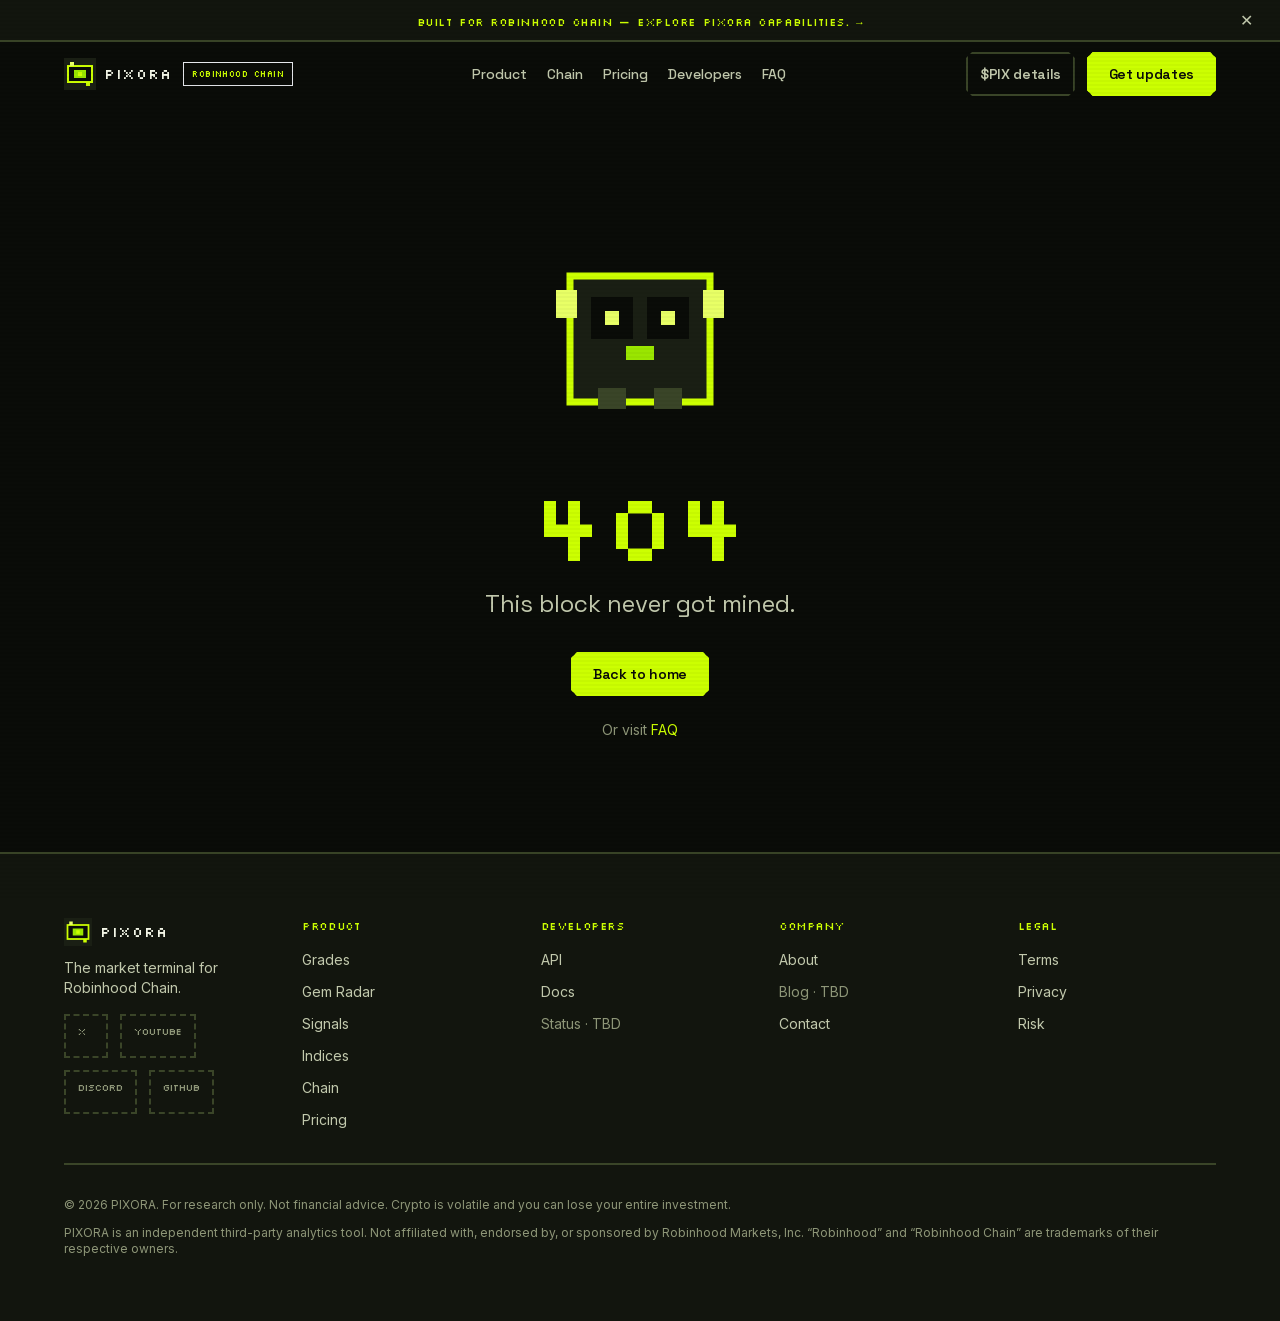
==== commit 53e1893b: "add" ====
--- a/404/index.html
+++ b/404/index.html
@@ -1 +1 @@
-<!DOCTYPE html><html lang="en"><head><meta charSet="utf-8"/><meta name="viewport" content="width=device-width, initial-scale=1"/><link rel="preload" href="/_next/static/media/36966cca54120369-s.p.woff2" as="font" crossorigin="" type="font/woff2"/><link rel="preload" href="/_next/static/media/bb3ef058b751a6ad-s.p.woff2" as="font" crossorigin="" type="font/woff2"/><link rel="preload" href="/_next/static/media/cd21efaca8026c00-s.p.woff2" as="font" crossorigin="" type="font/woff2"/><link rel="preload" href="/_next/static/media/e4af272ccee01ff0-s.p.woff2" as="font" crossorigin="" type="font/woff2"/><link rel="stylesheet" href="/_next/static/css/34330e1ccbf98aa7.css" data-precedence="next"/><link rel="preload" as="script" fetchPriority="low" href="/_next/static/chunks/webpack-b4691cfa1167f748.js"/><script src="/_next/static/chunks/fd9d1056-ac47f7b4a1759b90.js" async=""></script><script src="/_next/static/chunks/117-aba1c39e933ef17c.js" async=""></script><script src="/_next/static/chunks/main-app-b367c24e3bdda0e7.js" async=""></script><script src="/_next/static/chunks/137-a3e1f3eebce6c471.js" async=""></script><script src="/_next/static/chunks/648-72a559f8085f5372.js" async=""></script><script src="/_next/static/chunks/372-f726cdbb1d85a0af.js" async=""></script><script src="/_next/static/chunks/app/not-found-2658ea260125fe6f.js" async=""></script><script src="/_next/static/chunks/421-0b4ce9732d44ec09.js" async=""></script><script src="/_next/static/chunks/app/page-c6aa08e1152ed5e8.js" async=""></script><script src="/_next/static/chunks/app/layout-ce8d9ef32dcf0416.js" async=""></script><meta name="robots" content="noindex"/><meta name="theme-color" content="#0B0B1A"/><title>PIXORA — AI analytics for Robinhood Chain</title><meta name="description" content="PIXORA is the market-intelligence layer for Robinhood Chain: token scores, structured alerts, and discovery tools for Robinhood Chain research. Research only — not financial advice."/><meta name="keywords" content="Robinhood Chain,Robinhood Chain analytics,Robinhood Chain tokens,crypto analytics,token scores,market intelligence,AI crypto research"/><meta name="robots" content="index, follow"/><meta property="og:title" content="PIXORA — Market intelligence for Robinhood Chain"/><meta property="og:description" content="Token scores, discovery tools, and structured alerts designed for Robinhood Chain. Research only."/><meta property="og:site_name" content="PIXORA"/><meta property="og:image" content="https://pixora.example/img/og.svg"/><meta property="og:image:width" content="1200"/><meta property="og:image:height" content="630"/><meta property="og:image:alt" content="PIXORA — Market intelligence for Robinhood Chain"/><meta property="og:type" content="website"/><meta name="twitter:card" content="summary_large_image"/><meta name="twitter:title" content="PIXORA — Market intelligence for Robinhood Chain"/><meta name="twitter:description" content="Token scores, discovery tools, and structured alerts designed for Robinhood Chain."/><meta name="twitter:image" content="https://pixora.example/img/og.svg"/><link rel="icon" href="/icons/icon.svg" type="image/svg+xml"/><link rel="apple-touch-icon" href="/icons/icon.svg"/><meta name="next-size-adjust"/><script src="/_next/static/chunks/polyfills-42372ed130431b0a.js" noModule=""></script></head><body class="__variable_0f99ce __variable_dd5b2f __variable_f367f3 __variable_3c557b font-sans"><div aria-hidden="true" class="pointer-events-none fixed inset-0 z-[70] opacity-[0.035]" style="background-image:repeating-linear-gradient(0deg, transparent, transparent 2px, rgba(0,0,0,.8) 2px, rgba(0,0,0,.8) 4px)"></div><header class="sticky top-0 z-40 border-b-2 transition-colors duration-pixel border-transparent bg-transparent"><div class="mx-auto flex h-16 max-w-container items-center justify-between gap-3 px-4 md:px-6"><div class="flex min-w-0 items-center gap-2 sm:gap-3"><a class="flex min-w-0 items-center gap-2 text-text" href="/"><svg viewBox="0 0 32 32" class="h-8 w-8 shrink-0" aria-hidden="true" fill="none" xmlns="http://www.w3.org/2000/svg"><rect width="32" height="32" fill="#1B1B38"></rect><rect x="4" y="8" width="24" height="16" fill="#0B0B1A" stroke="#37E6FF" stroke-width="2"></rect><rect x="10" y="12" width="12" height="8" fill="#FF3D9A"></rect><rect x="14" y="14" width="4" height="4" fill="#37E6FF"></rect><rect x="6" y="4" width="4" height="4" fill="#FFC24B"></rect><rect x="22" y="24" width="4" height="4" fill="#37E6FF"></rect></svg><span class="font-pixel text-sm tracking-wider">PIXORA</span></a><span class="hidden max-w-[9.5rem] truncate border border-secondary/50 bg-secondary/10 px-2 py-1 font-pixel text-[9px] uppercase tracking-wider text-secondary sm:inline-block md:max-w-none">Robinhood Chain</span></div><nav class="hidden items-center gap-5 xl:flex" aria-label="Primary"><a class="group relative font-heading text-sm font-medium transition-colors duration-pixel text-text-muted hover:text-text" href="/#pillars">Product<span class="absolute -bottom-1 left-0 h-0.5 bg-secondary transition-all duration-pixel w-0 group-hover:w-full"></span></a><a class="group relative font-heading text-sm font-medium transition-colors duration-pixel text-text-muted hover:text-text" href="/#chain">Chain<span class="absolute -bottom-1 left-0 h-0.5 bg-secondary transition-all duration-pixel w-0 group-hover:w-full"></span></a><a class="group relative font-heading text-sm font-medium transition-colors duration-pixel text-text-muted hover:text-text" href="/pricing/">Pricing<span class="absolute -bottom-1 left-0 h-0.5 bg-secondary transition-all duration-pixel w-0 group-hover:w-full"></span></a><a class="group relative font-heading text-sm font-medium transition-colors duration-pixel text-text-muted hover:text-text" href="/developers/">Developers<span class="absolute -bottom-1 left-0 h-0.5 bg-secondary transition-all duration-pixel w-0 group-hover:w-full"></span></a><a class="group relative font-heading text-sm font-medium transition-colors duration-pixel text-text-muted hover:text-text" href="/faq/">FAQ<span class="absolute -bottom-1 left-0 h-0.5 bg-secondary transition-all duration-pixel w-0 group-hover:w-full"></span></a></nav><div class="hidden items-center gap-3 lg:flex"><a class="inline-flex items-center justify-center gap-2 py-2.5 font-heading text-sm font-semibold tracking-tight clip-pixel transition-all duration-pixel ease-pixel active:translate-y-0.5 active:shadow-none disabled:cursor-not-allowed disabled:opacity-40 disabled:active:translate-y-0 focus-visible:outline-2 focus-visible:outline-offset-2 focus-visible:outline-secondary bg-transparent text-text-muted border-2 border-line hover:text-secondary hover:border-secondary min-h-10 px-3" href="/#token">$PIX details</a><a class="inline-flex min-h-11 items-center justify-center gap-2 px-5 py-2.5 font-heading text-sm font-semibold tracking-tight clip-pixel transition-all duration-pixel ease-pixel active:translate-y-0.5 active:shadow-none disabled:cursor-not-allowed disabled:opacity-40 disabled:active:translate-y-0 focus-visible:outline-2 focus-visible:outline-offset-2 focus-visible:outline-secondary bg-primary text-on-primary border-2 border-primary hover:bg-primary-press shadow-hard hover:shadow-hard-sm" href="/#final-cta">Get updates</a></div><button type="button" class="min-h-11 min-w-11 border-2 border-line px-3 font-pixel text-xs text-secondary lg:hidden" aria-label="Open menu" aria-expanded="false" aria-controls=":R3cq:">MENU</button></div></header><main class="min-w-0 overflow-x-hidden"><section class="py-20 md:py-28"><div class="mx-auto w-full max-w-container px-4 md:px-6 flex flex-col items-center text-center"><div class="relative h-48 w-48 md:h-56 md:w-56" aria-hidden="true"><svg viewBox="0 0 64 64" class="h-full w-full" fill="none"><rect x="12" y="16" width="40" height="36" fill="#1B1B38" stroke="#37E6FF" stroke-width="2"></rect><rect x="18" y="22" width="12" height="12" fill="#0B0B1A"></rect><rect x="34" y="22" width="12" height="12" fill="#0B0B1A"></rect><rect x="22" y="26" width="4" height="4" fill="#37E6FF"></rect><rect x="38" y="26" width="4" height="4" fill="#37E6FF"></rect><rect x="28" y="36" width="8" height="4" fill="#FF3D9A"></rect><rect x="8" y="20" width="6" height="8" fill="#FFC24B"></rect><rect x="50" y="20" width="6" height="8" fill="#FFC24B"></rect><rect x="22" y="26" width="4" height="4" fill="#FFC24B"></rect><rect x="38" y="26" width="4" height="4" fill="#FFC24B"></rect><rect x="20" y="48" width="8" height="6" fill="#2E2E57"></rect><rect x="36" y="48" width="8" height="6" fill="#2E2E57"></rect></svg></div><p class="mt-8 font-pixel text-6xl text-secondary md:text-8xl">404</p><p class="mt-4 font-heading text-xl text-text-muted md:text-2xl">This block never got mined.</p><div class="mt-8"><a class="inline-flex min-h-11 items-center justify-center gap-2 px-5 py-2.5 font-heading text-sm font-semibold tracking-tight clip-pixel transition-all duration-pixel ease-pixel active:translate-y-0.5 active:shadow-none disabled:cursor-not-allowed disabled:opacity-40 disabled:active:translate-y-0 focus-visible:outline-2 focus-visible:outline-offset-2 focus-visible:outline-secondary bg-primary text-on-primary border-2 border-primary hover:bg-primary-press shadow-hard hover:shadow-hard-sm" href="/">Back to home</a></div><p class="mt-6 text-sm text-text-dim">Or visit<!-- --> <a class="text-secondary hover:text-primary" href="/faq/">FAQ</a></p></div></section></main><footer class="border-t-2 border-line bg-surface py-12 md:py-16"><div class="mx-auto w-full max-w-container px-4 md:px-6"><div class="grid grid-cols-2 gap-10 md:grid-cols-3 lg:grid-cols-5"><div class="col-span-2 md:col-span-3 lg:col-span-1"><a class="mb-3 flex items-center gap-2" href="/"><svg viewBox="0 0 32 32" class="h-7 w-7" aria-hidden="true" fill="none" xmlns="http://www.w3.org/2000/svg"><rect width="32" height="32" fill="#1B1B38"></rect><rect x="4" y="8" width="24" height="16" fill="#0B0B1A" stroke="#37E6FF" stroke-width="2"></rect><rect x="10" y="12" width="12" height="8" fill="#FF3D9A"></rect><rect x="14" y="14" width="4" height="4" fill="#37E6FF"></rect><rect x="6" y="4" width="4" height="4" fill="#FFC24B"></rect><rect x="22" y="24" width="4" height="4" fill="#37E6FF"></rect></svg><span class="font-pixel text-sm tracking-wider text-text">PIXORA</span></a><p class="mb-4 text-sm text-text-muted">The market terminal for Robinhood Chain.</p><div class="flex flex-wrap gap-3"><span class="min-h-11 min-w-11 border-2 border-dashed border-line px-3 py-2 font-pixel text-[10px] uppercase text-text-dim" title="Link TBD">X</span><span class="min-h-11 min-w-11 border-2 border-dashed border-line px-3 py-2 font-pixel text-[10px] uppercase text-text-dim" title="Link TBD">YouTube</span><span class="min-h-11 min-w-11 border-2 border-dashed border-line px-3 py-2 font-pixel text-[10px] uppercase text-text-dim" title="Link TBD">Discord</span><span class="min-h-11 min-w-11 border-2 border-dashed border-line px-3 py-2 font-pixel text-[10px] uppercase text-text-dim" title="Link TBD">GitHub</span></div></div><div><h3 class="mb-3 font-pixel text-[11px] uppercase tracking-wider text-secondary">Product</h3><ul class="space-y-2"><li><a class="text-sm text-text-muted hover:text-text" href="/#dual-grade">Grades</a></li><li><a class="text-sm text-text-muted hover:text-text" href="/#gem-radar">Gem Radar</a></li><li><a class="text-sm text-text-muted hover:text-text" href="/#signals">Signals</a></li><li><a class="text-sm text-text-muted hover:text-text" href="/#indices">Indices</a></li><li><a class="text-sm text-text-muted hover:text-text" href="/#chain">Chain</a></li><li><a class="text-sm text-text-muted hover:text-text" href="/pricing/">Pricing</a></li></ul></div><div><h3 class="mb-3 font-pixel text-[11px] uppercase tracking-wider text-secondary">Developers</h3><ul class="space-y-2"><li><a class="text-sm text-text-muted hover:text-text" href="/developers/">API</a></li><li><a class="text-sm text-text-muted hover:text-text" href="/developers/docs/">Docs</a></li><li><span class="text-sm text-text-dim">Status<!-- --> · TBD</span></li></ul></div><div><h3 class="mb-3 font-pixel text-[11px] uppercase tracking-wider text-secondary">Company</h3><ul class="space-y-2"><li><a class="text-sm text-text-muted hover:text-text" href="/about/">About</a></li><li><span class="text-sm text-text-dim">Blog<!-- --> · TBD</span></li><li><a class="text-sm text-text-muted hover:text-text" href="/#final-cta">Contact</a></li></ul></div><div><h3 class="mb-3 font-pixel text-[11px] uppercase tracking-wider text-secondary">Legal</h3><ul class="space-y-2"><li><a class="text-sm text-text-muted hover:text-text" href="/legal/terms/">Terms</a></li><li><a class="text-sm text-text-muted hover:text-text" href="/legal/privacy/">Privacy</a></li><li><a class="text-sm text-text-muted hover:text-text" href="/legal/risk/">Risk</a></li></ul></div></div><div class="h-0.5 w-full bg-line my-8" role="separator" aria-hidden="true"></div><p class="text-xs text-text-dim">© 2026 PIXORA. For research only. Not financial advice. Crypto is volatile and you can lose your entire investment.</p><p class="mt-3 text-xs text-text-dim">PIXORA is an independent third-party analytics tool. Not affiliated with, endorsed by, or sponsored by Robinhood Markets, Inc. “Robinhood” and “Robinhood Chain” are trademarks of their respective owners.</p></div></footer><div class="pointer-events-none fixed bottom-4 right-4 z-[60] flex flex-col gap-2" aria-live="polite"></div><script src="/_next/static/chunks/webpack-b4691cfa1167f748.js" async=""></script><script>(self.__next_f=self.__next_f||[]).push([0]);self.__next_f.push([2,null])</script><script>self.__next_f.push([1,"1:HL[\"/_next/static/media/36966cca54120369-s.p.woff2\",\"font\",{\"crossOrigin\":\"\",\"type\":\"font/woff2\"}]\n2:HL[\"/_next/static/media/bb3ef058b751a6ad-s.p.woff2\",\"font\",{\"crossOrigin\":\"\",\"type\":\"font/woff2\"}]\n3:HL[\"/_next/static/media/cd21efaca8026c00-s.p.woff2\",\"font\",{\"crossOrigin\":\"\",\"type\":\"font/woff2\"}]\n4:HL[\"/_next/static/media/e4af272ccee01ff0-s.p.woff2\",\"font\",{\"crossOrigin\":\"\",\"type\":\"font/woff2\"}]\n5:HL[\"/_next/static/css/34330e1ccbf98aa7.css\",\"style\"]\n"])</script><script>self.__next_f.push([1,"6:I[2846,[],\"\"]\n8:I[5990,[\"137\",\"static/chunks/137-a3e1f3eebce6c471.js\",\"648\",\"static/chunks/648-72a559f8085f5372.js\",\"372\",\"static/chunks/372-f726cdbb1d85a0af.js\",\"160\",\"static/chunks/app/not-found-2658ea260125fe6f.js\"],\"Mascot\"]\n9:I[6908,[\"137\",\"static/chunks/137-a3e1f3eebce6c471.js\",\"648\",\"static/chunks/648-72a559f8085f5372.js\",\"372\",\"static/chunks/372-f726cdbb1d85a0af.js\",\"421\",\"static/chunks/421-0b4ce9732d44ec09.js\",\"931\",\"static/chunks/app/page-c6aa08e1152ed5e8.js\"],\"PixelButton\"]\na:I[2972,[\"137\",\"static/chunks/137-a3e1f3eebce6c471.js\",\"648\",\"static/chunks/648-72a559f8085f5372.js\",\"372\",\"static/chunks/372-f726cdbb1d85a0af.js\",\"421\",\"static/chunks/421-0b4ce9732d44ec09.js\",\"931\",\"static/chunks/app/page-c6aa08e1152ed5e8.js\"],\"\"]\nb:I[4707,[],\"\"]\nc:I[6423,[],\"\"]\nd:I[5505,[\"137\",\"static/chunks/137-a3e1f3eebce6c471.js\",\"648\",\"static/chunks/648-72a559f8085f5372.js\",\"185\",\"static/chunks/app/layout-ce8d9ef32dcf0416.js\"],\"ToastProvider\"]\ne:I[4822,[\"137\",\"static/chunks/137-a3e1f3eebce6c471.js\",\"648\",\"static/chunks/648-72a559f8085f5372.js\",\"185\",\"static/chunks/app/layout-ce8d9ef32dcf0416.js\"],\"ScanlineOverlay\"]\nf:I[1106,[\"137\",\"static/chunks/137-a3e1f3eebce6c471.js\",\"648\",\"static/chunks/648-72a559f8085f5372.js\",\"185\",\"static/chunks/app/layout-ce8d9ef32dcf0416.js\"],\"AnnouncementBar\"]\n10:I[3689,[\"137\",\"static/chunks/137-a3e1f3eebce6c471.js\",\"648\",\"static/chunks/648-72a559f8085f5372.js\",\"185\",\"static/chunks/app/layout-ce8d9ef32dcf0416.js\"],\"Navbar\"]\n12:I[1060,[],\"\"]\n13:[]\n"])</script><script>self.__next_f.push([1,"0:[\"$\",\"$L6\",null,{\"buildId\":\"0iU8IJVoZowq6gmj-MYt8\",\"assetPrefix\":\"\",\"urlParts\":[\"\",\"_not-found\",\"\"],\"initialTree\":[\"\",{\"children\":[\"/_not-found\",{\"children\":[\"__PAGE__\",{}]}]},\"$undefined\",\"$undefined\",true],\"initialSeedData\":[\"\",{\"children\":[\"/_not-found\",{\"children\":[\"__PAGE__\",{},[[\"$L7\",[\"$\",\"section\",null,{\"className\":\"py-20 md:py-28\",\"children\":[\"$\",\"div\",null,{\"className\":\"mx-auto w-full max-w-container px-4 md:px-6 flex flex-col items-center text-center\",\"children\":[[\"$\",\"$L8\",null,{\"size\":\"lg\",\"expression\":\"surprise\"}],[\"$\",\"p\",null,{\"className\":\"mt-8 font-pixel text-6xl text-secondary md:text-8xl\",\"children\":\"404\"}],[\"$\",\"p\",null,{\"className\":\"mt-4 font-heading text-xl text-text-muted md:text-2xl\",\"children\":\"This block never got mined.\"}],[\"$\",\"div\",null,{\"className\":\"mt-8\",\"children\":[\"$\",\"$L9\",null,{\"href\":\"/\",\"children\":\"Back to home\"}]}],[\"$\",\"p\",null,{\"className\":\"mt-6 text-sm text-text-dim\",\"children\":[\"Or visit\",\" \",[\"$\",\"$La\",null,{\"href\":\"/faq\",\"className\":\"text-secondary hover:text-primary\",\"children\":\"FAQ\"}]]}]]}]}],null],null],null]},[null,[\"$\",\"$Lb\",null,{\"parallelRouterKey\":\"children\",\"segmentPath\":[\"children\",\"/_not-found\",\"children\"],\"error\":\"$undefined\",\"errorStyles\":\"$undefined\",\"errorScripts\":\"$undefined\",\"template\":[\"$\",\"$Lc\",null,{}],\"templateStyles\":\"$undefined\",\"templateScripts\":\"$undefined\",\"notFound\":\"$undefined\",\"notFoundStyles\":\"$undefined\"}]],null]},[[[[\"$\",\"link\",\"0\",{\"rel\":\"stylesheet\",\"href\":\"/_next/static/css/34330e1ccbf98aa7.css\",\"precedence\":\"next\",\"crossOrigin\":\"$undefined\"}]],[\"$\",\"html\",null,{\"lang\":\"en\",\"children\":[\"$\",\"body\",null,{\"className\":\"__variable_0f99ce __variable_dd5b2f __variable_f367f3 __variable_3c557b font-sans\",\"children\":[\"$\",\"$Ld\",null,{\"children\":[[\"$\",\"$Le\",null,{}],[\"$\",\"$Lf\",null,{}],[\"$\",\"$L10\",null,{}],[\"$\",\"main\",null,{\"className\":\"min-w-0 overflow-x-hidden\",\"children\":[\"$\",\"$Lb\",null,{\"parallelRouterKey\":\"children\",\"segmentPath\":[\"children\"],\"error\":\"$undefined\",\"errorStyles\":\"$undefined\",\"errorScripts\":\"$undefined\",\"template\":[\"$\",\"$Lc\",null,{}],\"templateStyles\":\"$undefined\",\"templateScripts\":\"$undefined\",\"notFound\":[\"$\",\"section\",null,{\"className\":\"py-20 md:py-28\",\"children\":[\"$\",\"div\",null,{\"className\":\"mx-auto w-full max-w-container px-4 md:px-6 flex flex-col items-center text-center\",\"children\":[[\"$\",\"$L8\",null,{\"size\":\"lg\",\"expression\":\"surprise\"}],[\"$\",\"p\",null,{\"className\":\"mt-8 font-pixel text-6xl text-secondary md:text-8xl\",\"children\":\"404\"}],[\"$\",\"p\",null,{\"className\":\"mt-4 font-heading text-xl text-text-muted md:text-2xl\",\"children\":\"This block never got mined.\"}],[\"$\",\"div\",null,{\"className\":\"mt-8\",\"children\":[\"$\",\"$L9\",null,{\"href\":\"/\",\"children\":\"Back to home\"}]}],[\"$\",\"p\",null,{\"className\":\"mt-6 text-sm text-text-dim\",\"children\":[\"Or visit\",\" \",[\"$\",\"$La\",null,{\"href\":\"/faq\",\"className\":\"text-secondary hover:text-primary\",\"children\":\"FAQ\"}]]}]]}]}],\"notFoundStyles\":[]}]}],[\"$\",\"footer\",null,{\"className\":\"border-t-2 border-line bg-surface py-12 md:py-16\",\"children\":[\"$\",\"div\",null,{\"className\":\"mx-auto w-full max-w-container px-4 md:px-6\",\"children\":[[\"$\",\"div\",null,{\"className\":\"grid grid-cols-2 gap-10 md:grid-cols-3 lg:grid-cols-5\",\"children\":[[\"$\",\"div\",null,{\"className\":\"col-span-2 md:col-span-3 lg:col-span-1\",\"children\":[[\"$\",\"$La\",null,{\"href\":\"/\",\"className\":\"mb-3 flex items-center gap-2\",\"children\":[[\"$\",\"svg\",null,{\"viewBox\":\"0 0 32 32\",\"className\":\"h-7 w-7\",\"aria-hidden\":true,\"fill\":\"none\",\"xmlns\":\"http://www.w3.org/2000/svg\",\"children\":[[\"$\",\"rect\",null,{\"width\":\"32\",\"height\":\"32\",\"fill\":\"#1B1B38\"}],[\"$\",\"rect\",null,{\"x\":\"4\",\"y\":\"8\",\"width\":\"24\",\"height\":\"16\",\"fill\":\"#0B0B1A\",\"stroke\":\"#37E6FF\",\"strokeWidth\":\"2\"}],[\"$\",\"rect\",null,{\"x\":\"10\",\"y\":\"12\",\"width\":\"12\",\"height\":\"8\",\"fill\":\"#FF3D9A\"}],[\"$\",\"rect\",null,{\"x\":\"14\",\"y\":\"14\",\"width\":\"4\",\"height\":\"4\",\"fill\":\"#37E6FF\"}],[\"$\",\"rect\",null,{\"x\":\"6\",\"y\":\"4\",\"width\":\"4\",\"height\":\"4\",\"fill\":\"#FFC24B\"}],[\"$\",\"rect\",null,{\"x\":\"22\",\"y\":\"24\",\"width\":\"4\",\"height\":\"4\",\"fill\":\"#37E6FF\"}]]}],[\"$\",\"span\",null,{\"className\":\"font-pixel text-sm tracking-wider text-text\",\"children\":\"PIXORA\"}]]}],[\"$\",\"p\",null,{\"className\":\"mb-4 text-sm text-text-muted\",\"children\":\"The market terminal for Robinhood Chain.\"}],[\"$\",\"div\",null,{\"className\":\"flex flex-wrap gap-3\",\"children\":[[\"$\",\"span\",\"X\",{\"className\":\"min-h-11 min-w-11 border-2 border-dashed border-line px-3 py-2 font-pixel text-[10px] uppercase text-text-dim\",\"title\":\"Link TBD\",\"children\":\"X\"}],[\"$\",\"span\",\"YouTube\",{\"className\":\"min-h-11 min-w-11 border-2 border-dashed border-line px-3 py-2 font-pixel text-[10px] uppercase text-text-dim\",\"title\":\"Link TBD\",\"children\":\"YouTube\"}],[\"$\",\"span\",\"Discord\",{\"className\":\"min-h-11 min-w-11 border-2 border-dashed border-line px-3 py-2 font-pixel text-[10px] uppercase text-text-dim\",\"title\":\"Link TBD\",\"children\":\"Discord\"}],[\"$\",\"span\",\"GitHub\",{\"className\":\"min-h-11 min-w-11 border-2 border-dashed border-line px-3 py-2 font-pixel text-[10px] uppercase text-text-dim\",\"title\":\"Link TBD\",\"children\":\"GitHub\"}]]}]]}],[[\"$\",\"div\",\"Product\",{\"children\":[[\"$\",\"h3\",null,{\"className\":\"mb-3 font-pixel text-[11px] uppercase tracking-wider text-secondary\",\"children\":\"Product\"}],[\"$\",\"ul\",null,{\"className\":\"space-y-2\",\"children\":[[\"$\",\"li\",\"Grades\",{\"children\":[\"$\",\"$La\",null,{\"href\":\"/#dual-grade\",\"className\":\"text-sm text-text-muted hover:text-text\",\"children\":\"Grades\"}]}],[\"$\",\"li\",\"Gem Radar\",{\"children\":[\"$\",\"$La\",null,{\"href\":\"/#gem-radar\",\"className\":\"text-sm text-text-muted hover:text-text\",\"children\":\"Gem Radar\"}]}],[\"$\",\"li\",\"Signals\",{\"children\":[\"$\",\"$La\",null,{\"href\":\"/#signals\",\"className\":\"text-sm text-text-muted hover:text-text\",\"children\":\"Signals\"}]}],[\"$\",\"li\",\"Indices\",{\"children\":[\"$\",\"$La\",null,{\"href\":\"/#indices\",\"className\":\"text-sm text-text-muted hover:text-text\",\"children\":\"Indices\"}]}],[\"$\",\"li\",\"Chain\",{\"children\":[\"$\",\"$La\",null,{\"href\":\"/#chain\",\"className\":\"text-sm text-text-muted hover:text-text\",\"children\":\"Chain\"}]}],[\"$\",\"li\",\"Pricing\",{\"children\":[\"$\",\"$La\",null,{\"href\":\"/pricing\",\"className\":\"text-sm text-text-muted hover:text-text\",\"children\":\"Pricing\"}]}]]}]]}],[\"$\",\"div\",\"Developers\",{\"children\":[[\"$\",\"h3\",null,{\"className\":\"mb-3 font-pixel text-[11px] uppercase tracking-wider text-secondary\",\"children\":\"Developers\"}],[\"$\",\"ul\",null,{\"className\":\"space-y-2\",\"children\":[[\"$\",\"li\",\"API\",{\"children\":[\"$\",\"$La\",null,{\"href\":\"/developers\",\"className\":\"text-sm text-text-muted hover:text-text\",\"children\":\"API\"}]}],[\"$\",\"li\",\"Docs\",{\"children\":[\"$\",\"$La\",null,{\"href\":\"/developers/docs\",\"className\":\"text-sm text-text-muted hover:text-text\",\"children\":\"Docs\"}]}],[\"$\",\"li\",\"Status\",{\"children\":[\"$\",\"span\",null,{\"className\":\"text-sm text-text-dim\",\"children\":[\"Status\",\" · TBD\"]}]}]]}]]}],[\"$\",\"div\",\"Company\",{\"children\":[[\"$\",\"h3\",null,{\"className\":\"mb-3 font-pixel text-[11px] uppercase tracking-wider text-secondary\",\"children\":\"Company\"}],[\"$\",\"ul\",null,{\"className\":\"space-y-2\",\"children\":[[\"$\",\"li\",\"About\",{\"children\":[\"$\",\"$La\",null,{\"href\":\"/about\",\"className\":\"text-sm text-text-muted hover:text-text\",\"children\":\"About\"}]}],[\"$\",\"li\",\"Blog\",{\"children\":[\"$\",\"span\",null,{\"className\":\"text-sm text-text-dim\",\"children\":[\"Blog\",\" · TBD\"]}]}],[\"$\",\"li\",\"Contact\",{\"children\":[\"$\",\"$La\",null,{\"href\":\"/#final-cta\",\"className\":\"text-sm text-text-muted hover:text-text\",\"children\":\"Contact\"}]}]]}]]}],[\"$\",\"div\",\"Legal\",{\"children\":[[\"$\",\"h3\",null,{\"className\":\"mb-3 font-pixel text-[11px] uppercase tracking-wider text-secondary\",\"children\":\"Legal\"}],[\"$\",\"ul\",null,{\"className\":\"space-y-2\",\"children\":[[\"$\",\"li\",\"Terms\",{\"children\":[\"$\",\"$La\",null,{\"href\":\"/legal/terms\",\"className\":\"text-sm text-text-muted hover:text-text\",\"children\":\"Terms\"}]}],[\"$\",\"li\",\"Privacy\",{\"children\":[\"$\",\"$La\",null,{\"href\":\"/legal/privacy\",\"className\":\"text-sm text-text-muted hover:text-text\",\"children\":\"Privacy\"}]}],[\"$\",\"li\",\"Risk\",{\"children\":[\"$\",\"$La\",null,{\"href\":\"/legal/risk\",\"className\":\"text-sm text-text-muted hover:text-text\",\"children\":\"Risk\"}]}]]}]]}]]]}],[\"$\",\"div\",null,{\"className\":\"h-0.5 w-full bg-line my-8\",\"role\":\"separator\",\"aria-hidden\":true}],[\"$\",\"p\",null,{\"className\":\"text-xs text-text-dim\",\"children\":\"© 2026 PIXORA. For research only. Not financial advice. Crypto is volatile and you can lose your entire investment.\"}],[\"$\",\"p\",null,{\"className\":\"mt-3 text-xs text-text-dim\",\"children\":\"PIXORA is an independent third-party analytics tool. Not affiliated with, endorsed by, or sponsored by Robinhood Markets, Inc. “Robinhood” and “Robinhood Chain” are trademarks of their respective owners.\"}]]}]}]]}]}]}]],null],null],\"couldBeIntercepted\":false,\"initialHead\":[[\"$\",\"meta\",null,{\"name\":\"robots\",\"content\":\"noindex\"}],\"$L11\"],\"globalErrorComponent\":\"$12\",\"missingSlots\":\"$W13\"}]\n"])</script><script>self.__next_f.push([1,"11:[[\"$\",\"meta\",\"0\",{\"name\":\"viewport\",\"content\":\"width=device-width, initial-scale=1\"}],[\"$\",\"meta\",\"1\",{\"name\":\"theme-color\",\"content\":\"#0B0B1A\"}],[\"$\",\"meta\",\"2\",{\"charSet\":\"utf-8\"}],[\"$\",\"title\",\"3\",{\"children\":\"PIXORA — AI analytics for Robinhood Chain\"}],[\"$\",\"meta\",\"4\",{\"name\":\"description\",\"content\":\"PIXORA is the market-intelligence layer for Robinhood Chain: token scores, structured alerts, and discovery tools for Robinhood Chain research. Research only — not financial advice.\"}],[\"$\",\"meta\",\"5\",{\"name\":\"keywords\",\"content\":\"Robinhood Chain,Robinhood Chain analytics,Robinhood Chain tokens,crypto analytics,token scores,market intelligence,AI crypto research\"}],[\"$\",\"meta\",\"6\",{\"name\":\"robots\",\"content\":\"index, follow\"}],[\"$\",\"meta\",\"7\",{\"property\":\"og:title\",\"content\":\"PIXORA — Market intelligence for Robinhood Chain\"}],[\"$\",\"meta\",\"8\",{\"property\":\"og:description\",\"content\":\"Token scores, discovery tools, and structured alerts designed for Robinhood Chain. Research only.\"}],[\"$\",\"meta\",\"9\",{\"property\":\"og:site_name\",\"content\":\"PIXORA\"}],[\"$\",\"meta\",\"10\",{\"property\":\"og:image\",\"content\":\"https://pixora.example/img/og.svg\"}],[\"$\",\"meta\",\"11\",{\"property\":\"og:image:width\",\"content\":\"1200\"}],[\"$\",\"meta\",\"12\",{\"property\":\"og:image:height\",\"content\":\"630\"}],[\"$\",\"meta\",\"13\",{\"property\":\"og:image:alt\",\"content\":\"PIXORA — Market intelligence for Robinhood Chain\"}],[\"$\",\"meta\",\"14\",{\"property\":\"og:type\",\"content\":\"website\"}],[\"$\",\"meta\",\"15\",{\"name\":\"twitter:card\",\"content\":\"summary_large_image\"}],[\"$\",\"meta\",\"16\",{\"name\":\"twitter:title\",\"content\":\"PIXORA — Market intelligence for Robinhood Chain\"}],[\"$\",\"meta\",\"17\",{\"name\":\"twitter:description\",\"content\":\"Token scores, discovery tools, and structured alerts designed for Robinhood Chain.\"}],[\"$\",\"meta\",\"18\",{\"name\":\"twitter:image\",\"content\":\"https://pixora.example/img/og.svg\"}],[\"$\",\"link\",\"19\",{\"rel\":\"icon\",\"href\":\"/icons/icon.svg\",\"type\":\"image/svg+xml\"}],[\"$\",\"link\",\"20\",{\"rel\":\"apple-touch-icon\",\"href\":\"/icons/icon.svg\"}],[\"$\",\"meta\",\"21\",{\"name\":\"next-size-adjust\"}]]\n"])</script><script>self.__next_f.push([1,"7:null\n"])</script></body></html>+<!DOCTYPE html><html lang="en"><head><meta charSet="utf-8"/><meta name="viewport" content="width=device-width, initial-scale=1"/><link rel="preload" href="/_next/static/media/36966cca54120369-s.p.woff2" as="font" crossorigin="" type="font/woff2"/><link rel="preload" href="/_next/static/media/bb3ef058b751a6ad-s.p.woff2" as="font" crossorigin="" type="font/woff2"/><link rel="preload" href="/_next/static/media/cd21efaca8026c00-s.p.woff2" as="font" crossorigin="" type="font/woff2"/><link rel="preload" href="/_next/static/media/e4af272ccee01ff0-s.p.woff2" as="font" crossorigin="" type="font/woff2"/><link rel="stylesheet" href="/_next/static/css/35cbee75a390f89a.css" data-precedence="next"/><link rel="preload" as="script" fetchPriority="low" href="/_next/static/chunks/webpack-b4691cfa1167f748.js"/><script src="/_next/static/chunks/fd9d1056-ac47f7b4a1759b90.js" async=""></script><script src="/_next/static/chunks/117-aba1c39e933ef17c.js" async=""></script><script src="/_next/static/chunks/main-app-b367c24e3bdda0e7.js" async=""></script><script src="/_next/static/chunks/137-a3e1f3eebce6c471.js" async=""></script><script src="/_next/static/chunks/648-72a559f8085f5372.js" async=""></script><script src="/_next/static/chunks/372-f726cdbb1d85a0af.js" async=""></script><script src="/_next/static/chunks/app/not-found-d607668b0bb4908e.js" async=""></script><script src="/_next/static/chunks/421-0b4ce9732d44ec09.js" async=""></script><script src="/_next/static/chunks/app/page-18a415c74d9352af.js" async=""></script><script src="/_next/static/chunks/app/layout-01cf47c1a07978c9.js" async=""></script><meta name="robots" content="noindex"/><meta name="theme-color" content="#0A0C08"/><title>PIXORA — AI analytics for Robinhood Chain</title><meta name="description" content="PIXORA is the market-intelligence layer for Robinhood Chain: token scores, structured alerts, and discovery tools for Robinhood Chain research. Research only — not financial advice."/><meta name="keywords" content="Robinhood Chain,Robinhood Chain analytics,Robinhood Chain tokens,crypto analytics,token scores,market intelligence,AI crypto research"/><meta name="robots" content="index, follow"/><meta property="og:title" content="PIXORA — Market intelligence for Robinhood Chain"/><meta property="og:description" content="Token scores, discovery tools, and structured alerts designed for Robinhood Chain. Research only."/><meta property="og:site_name" content="PIXORA"/><meta property="og:image" content="https://pixora.example/img/og.svg"/><meta property="og:image:width" content="1200"/><meta property="og:image:height" content="630"/><meta property="og:image:alt" content="PIXORA — Market intelligence for Robinhood Chain"/><meta property="og:type" content="website"/><meta name="twitter:card" content="summary_large_image"/><meta name="twitter:title" content="PIXORA — Market intelligence for Robinhood Chain"/><meta name="twitter:description" content="Token scores, discovery tools, and structured alerts designed for Robinhood Chain."/><meta name="twitter:image" content="https://pixora.example/img/og.svg"/><link rel="icon" href="/icons/icon.svg" type="image/svg+xml"/><link rel="apple-touch-icon" href="/icons/icon.svg"/><meta name="next-size-adjust"/><script src="/_next/static/chunks/polyfills-42372ed130431b0a.js" noModule=""></script></head><body class="__variable_0f99ce __variable_dd5b2f __variable_f367f3 __variable_3c557b font-sans"><div aria-hidden="true" class="pointer-events-none fixed inset-0 z-[70] opacity-[0.035]" style="background-image:repeating-linear-gradient(0deg, transparent, transparent 2px, rgba(0,0,0,.8) 2px, rgba(0,0,0,.8) 4px)"></div><header class="sticky top-0 z-40 border-b-2 transition-colors duration-pixel border-transparent bg-transparent"><div class="mx-auto flex h-16 max-w-container items-center justify-between gap-3 px-4 md:px-6"><div class="flex min-w-0 items-center gap-2 sm:gap-3"><a class="flex min-w-0 items-center gap-2 text-text" href="/"><svg viewBox="0 0 32 32" class="h-8 w-8 shrink-0" aria-hidden="true" fill="none" xmlns="http://www.w3.org/2000/svg"><rect width="32" height="32" fill="#1A1F14"></rect><rect x="4" y="8" width="24" height="16" fill="#0A0C08" stroke="#CCFF01" stroke-width="2"></rect><rect x="10" y="12" width="12" height="8" fill="#9AE600"></rect><rect x="14" y="14" width="4" height="4" fill="#CCFF01"></rect><rect x="6" y="4" width="4" height="4" fill="#E8FF66"></rect><rect x="22" y="24" width="4" height="4" fill="#CCFF01"></rect></svg><span class="font-pixel text-sm tracking-wider">PIXORA</span></a><span class="hidden max-w-[9.5rem] truncate border border-secondary/50 bg-secondary/10 px-2 py-1 font-pixel text-[9px] uppercase tracking-wider text-secondary sm:inline-block md:max-w-none">Robinhood Chain</span></div><nav class="hidden items-center gap-5 xl:flex" aria-label="Primary"><a class="group relative font-heading text-sm font-medium transition-colors duration-pixel text-text-muted hover:text-text" href="/#pillars">Product<span class="absolute -bottom-1 left-0 h-0.5 bg-secondary transition-all duration-pixel w-0 group-hover:w-full"></span></a><a class="group relative font-heading text-sm font-medium transition-colors duration-pixel text-text-muted hover:text-text" href="/#chain">Chain<span class="absolute -bottom-1 left-0 h-0.5 bg-secondary transition-all duration-pixel w-0 group-hover:w-full"></span></a><a class="group relative font-heading text-sm font-medium transition-colors duration-pixel text-text-muted hover:text-text" href="/pricing/">Pricing<span class="absolute -bottom-1 left-0 h-0.5 bg-secondary transition-all duration-pixel w-0 group-hover:w-full"></span></a><a class="group relative font-heading text-sm font-medium transition-colors duration-pixel text-text-muted hover:text-text" href="/developers/">Developers<span class="absolute -bottom-1 left-0 h-0.5 bg-secondary transition-all duration-pixel w-0 group-hover:w-full"></span></a><a class="group relative font-heading text-sm font-medium transition-colors duration-pixel text-text-muted hover:text-text" href="/faq/">FAQ<span class="absolute -bottom-1 left-0 h-0.5 bg-secondary transition-all duration-pixel w-0 group-hover:w-full"></span></a></nav><div class="hidden items-center gap-3 lg:flex"><a class="inline-flex items-center justify-center gap-2 py-2.5 font-heading text-sm font-semibold tracking-tight clip-pixel transition-all duration-pixel ease-pixel active:translate-y-0.5 active:shadow-none disabled:cursor-not-allowed disabled:opacity-40 disabled:active:translate-y-0 focus-visible:outline-2 focus-visible:outline-offset-2 focus-visible:outline-secondary bg-transparent text-text-muted border-2 border-line hover:text-secondary hover:border-secondary min-h-10 px-3" href="/#token">$PIX details</a><a class="inline-flex min-h-11 items-center justify-center gap-2 px-5 py-2.5 font-heading text-sm font-semibold tracking-tight clip-pixel transition-all duration-pixel ease-pixel active:translate-y-0.5 active:shadow-none disabled:cursor-not-allowed disabled:opacity-40 disabled:active:translate-y-0 focus-visible:outline-2 focus-visible:outline-offset-2 focus-visible:outline-secondary bg-primary text-on-primary border-2 border-primary hover:bg-primary-press shadow-hard hover:shadow-hard-sm" href="/#final-cta">Get updates</a></div><button type="button" class="min-h-11 min-w-11 border-2 border-line px-3 font-pixel text-xs text-secondary lg:hidden" aria-label="Open menu" aria-expanded="false" aria-controls=":R3cq:">MENU</button></div></header><main class="min-w-0 overflow-x-hidden"><section class="py-20 md:py-28"><div class="mx-auto w-full max-w-container px-4 md:px-6 flex flex-col items-center text-center"><div class="relative h-48 w-48 md:h-56 md:w-56" aria-hidden="true"><svg viewBox="0 0 64 64" class="h-full w-full" fill="none"><rect x="12" y="16" width="40" height="36" fill="#1A1F14" stroke="#CCFF01" stroke-width="2"></rect><rect x="18" y="22" width="12" height="12" fill="#0A0C08"></rect><rect x="34" y="22" width="12" height="12" fill="#0A0C08"></rect><rect x="22" y="26" width="4" height="4" fill="#CCFF01"></rect><rect x="38" y="26" width="4" height="4" fill="#CCFF01"></rect><rect x="28" y="36" width="8" height="4" fill="#9AE600"></rect><rect x="8" y="20" width="6" height="8" fill="#E8FF66"></rect><rect x="50" y="20" width="6" height="8" fill="#E8FF66"></rect><rect x="22" y="26" width="4" height="4" fill="#E8FF66"></rect><rect x="38" y="26" width="4" height="4" fill="#E8FF66"></rect><rect x="20" y="48" width="8" height="6" fill="#3A4528"></rect><rect x="36" y="48" width="8" height="6" fill="#3A4528"></rect></svg></div><p class="mt-8 font-pixel text-6xl text-secondary md:text-8xl">404</p><p class="mt-4 font-heading text-xl text-text-muted md:text-2xl">This block never got mined.</p><div class="mt-8"><a class="inline-flex min-h-11 items-center justify-center gap-2 px-5 py-2.5 font-heading text-sm font-semibold tracking-tight clip-pixel transition-all duration-pixel ease-pixel active:translate-y-0.5 active:shadow-none disabled:cursor-not-allowed disabled:opacity-40 disabled:active:translate-y-0 focus-visible:outline-2 focus-visible:outline-offset-2 focus-visible:outline-secondary bg-primary text-on-primary border-2 border-primary hover:bg-primary-press shadow-hard hover:shadow-hard-sm" href="/">Back to home</a></div><p class="mt-6 text-sm text-text-dim">Or visit<!-- --> <a class="text-secondary hover:text-primary" href="/faq/">FAQ</a></p></div></section></main><footer class="border-t-2 border-line bg-surface py-12 md:py-16"><div class="mx-auto w-full max-w-container px-4 md:px-6"><div class="grid grid-cols-2 gap-10 md:grid-cols-3 lg:grid-cols-5"><div class="col-span-2 md:col-span-3 lg:col-span-1"><a class="mb-3 flex items-center gap-2" href="/"><svg viewBox="0 0 32 32" class="h-7 w-7" aria-hidden="true" fill="none" xmlns="http://www.w3.org/2000/svg"><rect width="32" height="32" fill="#1A1F14"></rect><rect x="4" y="8" width="24" height="16" fill="#0A0C08" stroke="#CCFF01" stroke-width="2"></rect><rect x="10" y="12" width="12" height="8" fill="#9AE600"></rect><rect x="14" y="14" width="4" height="4" fill="#CCFF01"></rect><rect x="6" y="4" width="4" height="4" fill="#E8FF66"></rect><rect x="22" y="24" width="4" height="4" fill="#CCFF01"></rect></svg><span class="font-pixel text-sm tracking-wider text-text">PIXORA</span></a><p class="mb-4 text-sm text-text-muted">The market terminal for Robinhood Chain.</p><div class="flex flex-wrap gap-3"><span class="min-h-11 min-w-11 border-2 border-dashed border-line px-3 py-2 font-pixel text-[10px] uppercase text-text-dim" title="Link TBD">X</span><span class="min-h-11 min-w-11 border-2 border-dashed border-line px-3 py-2 font-pixel text-[10px] uppercase text-text-dim" title="Link TBD">YouTube</span><span class="min-h-11 min-w-11 border-2 border-dashed border-line px-3 py-2 font-pixel text-[10px] uppercase text-text-dim" title="Link TBD">Discord</span><span class="min-h-11 min-w-11 border-2 border-dashed border-line px-3 py-2 font-pixel text-[10px] uppercase text-text-dim" title="Link TBD">GitHub</span></div></div><div><h3 class="mb-3 font-pixel text-[11px] uppercase tracking-wider text-secondary">Product</h3><ul class="space-y-2"><li><a class="text-sm text-text-muted hover:text-text" href="/#dual-grade">Grades</a></li><li><a class="text-sm text-text-muted hover:text-text" href="/#gem-radar">Gem Radar</a></li><li><a class="text-sm text-text-muted hover:text-text" href="/#signals">Signals</a></li><li><a class="text-sm text-text-muted hover:text-text" href="/#indices">Indices</a></li><li><a class="text-sm text-text-muted hover:text-text" href="/#chain">Chain</a></li><li><a class="text-sm text-text-muted hover:text-text" href="/pricing/">Pricing</a></li></ul></div><div><h3 class="mb-3 font-pixel text-[11px] uppercase tracking-wider text-secondary">Developers</h3><ul class="space-y-2"><li><a class="text-sm text-text-muted hover:text-text" href="/developers/">API</a></li><li><a class="text-sm text-text-muted hover:text-text" href="/developers/docs/">Docs</a></li><li><span class="text-sm text-text-dim">Status<!-- --> · TBD</span></li></ul></div><div><h3 class="mb-3 font-pixel text-[11px] uppercase tracking-wider text-secondary">Company</h3><ul class="space-y-2"><li><a class="text-sm text-text-muted hover:text-text" href="/about/">About</a></li><li><span class="text-sm text-text-dim">Blog<!-- --> · TBD</span></li><li><a class="text-sm text-text-muted hover:text-text" href="/#final-cta">Contact</a></li></ul></div><div><h3 class="mb-3 font-pixel text-[11px] uppercase tracking-wider text-secondary">Legal</h3><ul class="space-y-2"><li><a class="text-sm text-text-muted hover:text-text" href="/legal/terms/">Terms</a></li><li><a class="text-sm text-text-muted hover:text-text" href="/legal/privacy/">Privacy</a></li><li><a class="text-sm text-text-muted hover:text-text" href="/legal/risk/">Risk</a></li></ul></div></div><div class="h-0.5 w-full bg-line my-8" role="separator" aria-hidden="true"></div><p class="text-xs text-text-dim">© 2026 PIXORA. For research only. Not financial advice. Crypto is volatile and you can lose your entire investment.</p><p class="mt-3 text-xs text-text-dim">PIXORA is an independent third-party analytics tool. Not affiliated with, endorsed by, or sponsored by Robinhood Markets, Inc. “Robinhood” and “Robinhood Chain” are trademarks of their respective owners.</p></div></footer><div class="pointer-events-none fixed bottom-4 right-4 z-[60] flex flex-col gap-2" aria-live="polite"></div><script src="/_next/static/chunks/webpack-b4691cfa1167f748.js" async=""></script><script>(self.__next_f=self.__next_f||[]).push([0]);self.__next_f.push([2,null])</script><script>self.__next_f.push([1,"1:HL[\"/_next/static/media/36966cca54120369-s.p.woff2\",\"font\",{\"crossOrigin\":\"\",\"type\":\"font/woff2\"}]\n2:HL[\"/_next/static/media/bb3ef058b751a6ad-s.p.woff2\",\"font\",{\"crossOrigin\":\"\",\"type\":\"font/woff2\"}]\n3:HL[\"/_next/static/media/cd21efaca8026c00-s.p.woff2\",\"font\",{\"crossOrigin\":\"\",\"type\":\"font/woff2\"}]\n4:HL[\"/_next/static/media/e4af272ccee01ff0-s.p.woff2\",\"font\",{\"crossOrigin\":\"\",\"type\":\"font/woff2\"}]\n5:HL[\"/_next/static/css/35cbee75a390f89a.css\",\"style\"]\n"])</script><script>self.__next_f.push([1,"6:I[2846,[],\"\"]\n8:I[5990,[\"137\",\"static/chunks/137-a3e1f3eebce6c471.js\",\"648\",\"static/chunks/648-72a559f8085f5372.js\",\"372\",\"static/chunks/372-f726cdbb1d85a0af.js\",\"160\",\"static/chunks/app/not-found-d607668b0bb4908e.js\"],\"Mascot\"]\n9:I[6908,[\"137\",\"static/chunks/137-a3e1f3eebce6c471.js\",\"648\",\"static/chunks/648-72a559f8085f5372.js\",\"372\",\"static/chunks/372-f726cdbb1d85a0af.js\",\"421\",\"static/chunks/421-0b4ce9732d44ec09.js\",\"931\",\"static/chunks/app/page-18a415c74d9352af.js\"],\"PixelButton\"]\na:I[2972,[\"137\",\"static/chunks/137-a3e1f3eebce6c471.js\",\"648\",\"static/chunks/648-72a559f8085f5372.js\",\"372\",\"static/chunks/372-f726cdbb1d85a0af.js\",\"421\",\"static/chunks/421-0b4ce9732d44ec09.js\",\"931\",\"static/chunks/app/page-18a415c74d9352af.js\"],\"\"]\nb:I[4707,[],\"\"]\nc:I[6423,[],\"\"]\nd:I[5505,[\"137\",\"static/chunks/137-a3e1f3eebce6c471.js\",\"648\",\"static/chunks/648-72a559f8085f5372.js\",\"185\",\"static/chunks/app/layout-01cf47c1a07978c9.js\"],\"ToastProvider\"]\ne:I[4822,[\"137\",\"static/chunks/137-a3e1f3eebce6c471.js\",\"648\",\"static/chunks/648-72a559f8085f5372.js\",\"185\",\"static/chunks/app/layout-01cf47c1a07978c9.js\"],\"ScanlineOverlay\"]\nf:I[1106,[\"137\",\"static/chunks/137-a3e1f3eebce6c471.js\",\"648\",\"static/chunks/648-72a559f8085f5372.js\",\"185\",\"static/chunks/app/layout-01cf47c1a07978c9.js\"],\"AnnouncementBar\"]\n10:I[3689,[\"137\",\"static/chunks/137-a3e1f3eebce6c471.js\",\"648\",\"static/chunks/648-72a559f8085f5372.js\",\"185\",\"static/chunks/app/layout-01cf47c1a07978c9.js\"],\"Navbar\"]\n12:I[1060,[],\"\"]\n13:[]\n"])</script><script>self.__next_f.push([1,"0:[\"$\",\"$L6\",null,{\"buildId\":\"5ndVI2p-a_kkAGkHh94Q_\",\"assetPrefix\":\"\",\"urlParts\":[\"\",\"_not-found\",\"\"],\"initialTree\":[\"\",{\"children\":[\"/_not-found\",{\"children\":[\"__PAGE__\",{}]}]},\"$undefined\",\"$undefined\",true],\"initialSeedData\":[\"\",{\"children\":[\"/_not-found\",{\"children\":[\"__PAGE__\",{},[[\"$L7\",[\"$\",\"section\",null,{\"className\":\"py-20 md:py-28\",\"children\":[\"$\",\"div\",null,{\"className\":\"mx-auto w-full max-w-container px-4 md:px-6 flex flex-col items-center text-center\",\"children\":[[\"$\",\"$L8\",null,{\"size\":\"lg\",\"expression\":\"surprise\"}],[\"$\",\"p\",null,{\"className\":\"mt-8 font-pixel text-6xl text-secondary md:text-8xl\",\"children\":\"404\"}],[\"$\",\"p\",null,{\"className\":\"mt-4 font-heading text-xl text-text-muted md:text-2xl\",\"children\":\"This block never got mined.\"}],[\"$\",\"div\",null,{\"className\":\"mt-8\",\"children\":[\"$\",\"$L9\",null,{\"href\":\"/\",\"children\":\"Back to home\"}]}],[\"$\",\"p\",null,{\"className\":\"mt-6 text-sm text-text-dim\",\"children\":[\"Or visit\",\" \",[\"$\",\"$La\",null,{\"href\":\"/faq\",\"className\":\"text-secondary hover:text-primary\",\"children\":\"FAQ\"}]]}]]}]}],null],null],null]},[null,[\"$\",\"$Lb\",null,{\"parallelRouterKey\":\"children\",\"segmentPath\":[\"children\",\"/_not-found\",\"children\"],\"error\":\"$undefined\",\"errorStyles\":\"$undefined\",\"errorScripts\":\"$undefined\",\"template\":[\"$\",\"$Lc\",null,{}],\"templateStyles\":\"$undefined\",\"templateScripts\":\"$undefined\",\"notFound\":\"$undefined\",\"notFoundStyles\":\"$undefined\"}]],null]},[[[[\"$\",\"link\",\"0\",{\"rel\":\"stylesheet\",\"href\":\"/_next/static/css/35cbee75a390f89a.css\",\"precedence\":\"next\",\"crossOrigin\":\"$undefined\"}]],[\"$\",\"html\",null,{\"lang\":\"en\",\"children\":[\"$\",\"body\",null,{\"className\":\"__variable_0f99ce __variable_dd5b2f __variable_f367f3 __variable_3c557b font-sans\",\"children\":[\"$\",\"$Ld\",null,{\"children\":[[\"$\",\"$Le\",null,{}],[\"$\",\"$Lf\",null,{}],[\"$\",\"$L10\",null,{}],[\"$\",\"main\",null,{\"className\":\"min-w-0 overflow-x-hidden\",\"children\":[\"$\",\"$Lb\",null,{\"parallelRouterKey\":\"children\",\"segmentPath\":[\"children\"],\"error\":\"$undefined\",\"errorStyles\":\"$undefined\",\"errorScripts\":\"$undefined\",\"template\":[\"$\",\"$Lc\",null,{}],\"templateStyles\":\"$undefined\",\"templateScripts\":\"$undefined\",\"notFound\":[\"$\",\"section\",null,{\"className\":\"py-20 md:py-28\",\"children\":[\"$\",\"div\",null,{\"className\":\"mx-auto w-full max-w-container px-4 md:px-6 flex flex-col items-center text-center\",\"children\":[[\"$\",\"$L8\",null,{\"size\":\"lg\",\"expression\":\"surprise\"}],[\"$\",\"p\",null,{\"className\":\"mt-8 font-pixel text-6xl text-secondary md:text-8xl\",\"children\":\"404\"}],[\"$\",\"p\",null,{\"className\":\"mt-4 font-heading text-xl text-text-muted md:text-2xl\",\"children\":\"This block never got mined.\"}],[\"$\",\"div\",null,{\"className\":\"mt-8\",\"children\":[\"$\",\"$L9\",null,{\"href\":\"/\",\"children\":\"Back to home\"}]}],[\"$\",\"p\",null,{\"className\":\"mt-6 text-sm text-text-dim\",\"children\":[\"Or visit\",\" \",[\"$\",\"$La\",null,{\"href\":\"/faq\",\"className\":\"text-secondary hover:text-primary\",\"children\":\"FAQ\"}]]}]]}]}],\"notFoundStyles\":[]}]}],[\"$\",\"footer\",null,{\"className\":\"border-t-2 border-line bg-surface py-12 md:py-16\",\"children\":[\"$\",\"div\",null,{\"className\":\"mx-auto w-full max-w-container px-4 md:px-6\",\"children\":[[\"$\",\"div\",null,{\"className\":\"grid grid-cols-2 gap-10 md:grid-cols-3 lg:grid-cols-5\",\"children\":[[\"$\",\"div\",null,{\"className\":\"col-span-2 md:col-span-3 lg:col-span-1\",\"children\":[[\"$\",\"$La\",null,{\"href\":\"/\",\"className\":\"mb-3 flex items-center gap-2\",\"children\":[[\"$\",\"svg\",null,{\"viewBox\":\"0 0 32 32\",\"className\":\"h-7 w-7\",\"aria-hidden\":true,\"fill\":\"none\",\"xmlns\":\"http://www.w3.org/2000/svg\",\"children\":[[\"$\",\"rect\",null,{\"width\":\"32\",\"height\":\"32\",\"fill\":\"#1A1F14\"}],[\"$\",\"rect\",null,{\"x\":\"4\",\"y\":\"8\",\"width\":\"24\",\"height\":\"16\",\"fill\":\"#0A0C08\",\"stroke\":\"#CCFF01\",\"strokeWidth\":\"2\"}],[\"$\",\"rect\",null,{\"x\":\"10\",\"y\":\"12\",\"width\":\"12\",\"height\":\"8\",\"fill\":\"#9AE600\"}],[\"$\",\"rect\",null,{\"x\":\"14\",\"y\":\"14\",\"width\":\"4\",\"height\":\"4\",\"fill\":\"#CCFF01\"}],[\"$\",\"rect\",null,{\"x\":\"6\",\"y\":\"4\",\"width\":\"4\",\"height\":\"4\",\"fill\":\"#E8FF66\"}],[\"$\",\"rect\",null,{\"x\":\"22\",\"y\":\"24\",\"width\":\"4\",\"height\":\"4\",\"fill\":\"#CCFF01\"}]]}],[\"$\",\"span\",null,{\"className\":\"font-pixel text-sm tracking-wider text-text\",\"children\":\"PIXORA\"}]]}],[\"$\",\"p\",null,{\"className\":\"mb-4 text-sm text-text-muted\",\"children\":\"The market terminal for Robinhood Chain.\"}],[\"$\",\"div\",null,{\"className\":\"flex flex-wrap gap-3\",\"children\":[[\"$\",\"span\",\"X\",{\"className\":\"min-h-11 min-w-11 border-2 border-dashed border-line px-3 py-2 font-pixel text-[10px] uppercase text-text-dim\",\"title\":\"Link TBD\",\"children\":\"X\"}],[\"$\",\"span\",\"YouTube\",{\"className\":\"min-h-11 min-w-11 border-2 border-dashed border-line px-3 py-2 font-pixel text-[10px] uppercase text-text-dim\",\"title\":\"Link TBD\",\"children\":\"YouTube\"}],[\"$\",\"span\",\"Discord\",{\"className\":\"min-h-11 min-w-11 border-2 border-dashed border-line px-3 py-2 font-pixel text-[10px] uppercase text-text-dim\",\"title\":\"Link TBD\",\"children\":\"Discord\"}],[\"$\",\"span\",\"GitHub\",{\"className\":\"min-h-11 min-w-11 border-2 border-dashed border-line px-3 py-2 font-pixel text-[10px] uppercase text-text-dim\",\"title\":\"Link TBD\",\"children\":\"GitHub\"}]]}]]}],[[\"$\",\"div\",\"Product\",{\"children\":[[\"$\",\"h3\",null,{\"className\":\"mb-3 font-pixel text-[11px] uppercase tracking-wider text-secondary\",\"children\":\"Product\"}],[\"$\",\"ul\",null,{\"className\":\"space-y-2\",\"children\":[[\"$\",\"li\",\"Grades\",{\"children\":[\"$\",\"$La\",null,{\"href\":\"/#dual-grade\",\"className\":\"text-sm text-text-muted hover:text-text\",\"children\":\"Grades\"}]}],[\"$\",\"li\",\"Gem Radar\",{\"children\":[\"$\",\"$La\",null,{\"href\":\"/#gem-radar\",\"className\":\"text-sm text-text-muted hover:text-text\",\"children\":\"Gem Radar\"}]}],[\"$\",\"li\",\"Signals\",{\"children\":[\"$\",\"$La\",null,{\"href\":\"/#signals\",\"className\":\"text-sm text-text-muted hover:text-text\",\"children\":\"Signals\"}]}],[\"$\",\"li\",\"Indices\",{\"children\":[\"$\",\"$La\",null,{\"href\":\"/#indices\",\"className\":\"text-sm text-text-muted hover:text-text\",\"children\":\"Indices\"}]}],[\"$\",\"li\",\"Chain\",{\"children\":[\"$\",\"$La\",null,{\"href\":\"/#chain\",\"className\":\"text-sm text-text-muted hover:text-text\",\"children\":\"Chain\"}]}],[\"$\",\"li\",\"Pricing\",{\"children\":[\"$\",\"$La\",null,{\"href\":\"/pricing\",\"className\":\"text-sm text-text-muted hover:text-text\",\"children\":\"Pricing\"}]}]]}]]}],[\"$\",\"div\",\"Developers\",{\"children\":[[\"$\",\"h3\",null,{\"className\":\"mb-3 font-pixel text-[11px] uppercase tracking-wider text-secondary\",\"children\":\"Developers\"}],[\"$\",\"ul\",null,{\"className\":\"space-y-2\",\"children\":[[\"$\",\"li\",\"API\",{\"children\":[\"$\",\"$La\",null,{\"href\":\"/developers\",\"className\":\"text-sm text-text-muted hover:text-text\",\"children\":\"API\"}]}],[\"$\",\"li\",\"Docs\",{\"children\":[\"$\",\"$La\",null,{\"href\":\"/developers/docs\",\"className\":\"text-sm text-text-muted hover:text-text\",\"children\":\"Docs\"}]}],[\"$\",\"li\",\"Status\",{\"children\":[\"$\",\"span\",null,{\"className\":\"text-sm text-text-dim\",\"children\":[\"Status\",\" · TBD\"]}]}]]}]]}],[\"$\",\"div\",\"Company\",{\"children\":[[\"$\",\"h3\",null,{\"className\":\"mb-3 font-pixel text-[11px] uppercase tracking-wider text-secondary\",\"children\":\"Company\"}],[\"$\",\"ul\",null,{\"className\":\"space-y-2\",\"children\":[[\"$\",\"li\",\"About\",{\"children\":[\"$\",\"$La\",null,{\"href\":\"/about\",\"className\":\"text-sm text-text-muted hover:text-text\",\"children\":\"About\"}]}],[\"$\",\"li\",\"Blog\",{\"children\":[\"$\",\"span\",null,{\"className\":\"text-sm text-text-dim\",\"children\":[\"Blog\",\" · TBD\"]}]}],[\"$\",\"li\",\"Contact\",{\"children\":[\"$\",\"$La\",null,{\"href\":\"/#final-cta\",\"className\":\"text-sm text-text-muted hover:text-text\",\"children\":\"Contact\"}]}]]}]]}],[\"$\",\"div\",\"Legal\",{\"children\":[[\"$\",\"h3\",null,{\"className\":\"mb-3 font-pixel text-[11px] uppercase tracking-wider text-secondary\",\"children\":\"Legal\"}],[\"$\",\"ul\",null,{\"className\":\"space-y-2\",\"children\":[[\"$\",\"li\",\"Terms\",{\"children\":[\"$\",\"$La\",null,{\"href\":\"/legal/terms\",\"className\":\"text-sm text-text-muted hover:text-text\",\"children\":\"Terms\"}]}],[\"$\",\"li\",\"Privacy\",{\"children\":[\"$\",\"$La\",null,{\"href\":\"/legal/privacy\",\"className\":\"text-sm text-text-muted hover:text-text\",\"children\":\"Privacy\"}]}],[\"$\",\"li\",\"Risk\",{\"children\":[\"$\",\"$La\",null,{\"href\":\"/legal/risk\",\"className\":\"text-sm text-text-muted hover:text-text\",\"children\":\"Risk\"}]}]]}]]}]]]}],[\"$\",\"div\",null,{\"className\":\"h-0.5 w-full bg-line my-8\",\"role\":\"separator\",\"aria-hidden\":true}],[\"$\",\"p\",null,{\"className\":\"text-xs text-text-dim\",\"children\":\"© 2026 PIXORA. For research only. Not financial advice. Crypto is volatile and you can lose your entire investment.\"}],[\"$\",\"p\",null,{\"className\":\"mt-3 text-xs text-text-dim\",\"children\":\"PIXORA is an independent third-party analytics tool. Not affiliated with, endorsed by, or sponsored by Robinhood Markets, Inc. “Robinhood” and “Robinhood Chain” are trademarks of their respective owners.\"}]]}]}]]}]}]}]],null],null],\"couldBeIntercepted\":false,\"initialHead\":[[\"$\",\"meta\",null,{\"name\":\"robots\",\"content\":\"noindex\"}],\"$L11\"],\"globalErrorComponent\":\"$12\",\"missingSlots\":\"$W13\"}]\n"])</script><script>self.__next_f.push([1,"11:[[\"$\",\"meta\",\"0\",{\"name\":\"viewport\",\"content\":\"width=device-width, initial-scale=1\"}],[\"$\",\"meta\",\"1\",{\"name\":\"theme-color\",\"content\":\"#0A0C08\"}],[\"$\",\"meta\",\"2\",{\"charSet\":\"utf-8\"}],[\"$\",\"title\",\"3\",{\"children\":\"PIXORA — AI analytics for Robinhood Chain\"}],[\"$\",\"meta\",\"4\",{\"name\":\"description\",\"content\":\"PIXORA is the market-intelligence layer for Robinhood Chain: token scores, structured alerts, and discovery tools for Robinhood Chain research. Research only — not financial advice.\"}],[\"$\",\"meta\",\"5\",{\"name\":\"keywords\",\"content\":\"Robinhood Chain,Robinhood Chain analytics,Robinhood Chain tokens,crypto analytics,token scores,market intelligence,AI crypto research\"}],[\"$\",\"meta\",\"6\",{\"name\":\"robots\",\"content\":\"index, follow\"}],[\"$\",\"meta\",\"7\",{\"property\":\"og:title\",\"content\":\"PIXORA — Market intelligence for Robinhood Chain\"}],[\"$\",\"meta\",\"8\",{\"property\":\"og:description\",\"content\":\"Token scores, discovery tools, and structured alerts designed for Robinhood Chain. Research only.\"}],[\"$\",\"meta\",\"9\",{\"property\":\"og:site_name\",\"content\":\"PIXORA\"}],[\"$\",\"meta\",\"10\",{\"property\":\"og:image\",\"content\":\"https://pixora.example/img/og.svg\"}],[\"$\",\"meta\",\"11\",{\"property\":\"og:image:width\",\"content\":\"1200\"}],[\"$\",\"meta\",\"12\",{\"property\":\"og:image:height\",\"content\":\"630\"}],[\"$\",\"meta\",\"13\",{\"property\":\"og:image:alt\",\"content\":\"PIXORA — Market intelligence for Robinhood Chain\"}],[\"$\",\"meta\",\"14\",{\"property\":\"og:type\",\"content\":\"website\"}],[\"$\",\"meta\",\"15\",{\"name\":\"twitter:card\",\"content\":\"summary_large_image\"}],[\"$\",\"meta\",\"16\",{\"name\":\"twitter:title\",\"content\":\"PIXORA — Market intelligence for Robinhood Chain\"}],[\"$\",\"meta\",\"17\",{\"name\":\"twitter:description\",\"content\":\"Token scores, discovery tools, and structured alerts designed for Robinhood Chain.\"}],[\"$\",\"meta\",\"18\",{\"name\":\"twitter:image\",\"content\":\"https://pixora.example/img/og.svg\"}],[\"$\",\"link\",\"19\",{\"rel\":\"icon\",\"href\":\"/icons/icon.svg\",\"type\":\"image/svg+xml\"}],[\"$\",\"link\",\"20\",{\"rel\":\"apple-touch-icon\",\"href\":\"/icons/icon.svg\"}],[\"$\",\"meta\",\"21\",{\"name\":\"next-size-adjust\"}]]\n"])</script><script>self.__next_f.push([1,"7:null\n"])</script></body></html>
--- a/_next/static/css/35cbee75a390f89a.css
+++ b/_next/static/css/35cbee75a390f89a.css
@@ -0,0 +1,3 @@
+*,:after,:before{--tw-border-spacing-x:0;--tw-border-spacing-y:0;--tw-translate-x:0;--tw-translate-y:0;--tw-rotate:0;--tw-skew-x:0;--tw-skew-y:0;--tw-scale-x:1;--tw-scale-y:1;--tw-pan-x: ;--tw-pan-y: ;--tw-pinch-zoom: ;--tw-scroll-snap-strictness:proximity;--tw-gradient-from-position: ;--tw-gradient-via-position: ;--tw-gradient-to-position: ;--tw-ordinal: ;--tw-slashed-zero: ;--tw-numeric-figure: ;--tw-numeric-spacing: ;--tw-numeric-fraction: ;--tw-ring-inset: ;--tw-ring-offset-width:0px;--tw-ring-offset-color:#fff;--tw-ring-color:rgba(59,130,246,.5);--tw-ring-offset-shadow:0 0 #0000;--tw-ring-shadow:0 0 #0000;--tw-shadow:0 0 #0000;--tw-shadow-colored:0 0 #0000;--tw-blur: ;--tw-brightness: ;--tw-contrast: ;--tw-grayscale: ;--tw-hue-rotate: ;--tw-invert: ;--tw-saturate: ;--tw-sepia: ;--tw-drop-shadow: ;--tw-backdrop-blur: ;--tw-backdrop-brightness: ;--tw-backdrop-contrast: ;--tw-backdrop-grayscale: ;--tw-backdrop-hue-rotate: ;--tw-backdrop-invert: ;--tw-backdrop-opacity: ;--tw-backdrop-saturate: ;--tw-backdrop-sepia: ;--tw-contain-size: ;--tw-contain-layout: ;--tw-contain-paint: ;--tw-contain-style: }::backdrop{--tw-border-spacing-x:0;--tw-border-spacing-y:0;--tw-translate-x:0;--tw-translate-y:0;--tw-rotate:0;--tw-skew-x:0;--tw-skew-y:0;--tw-scale-x:1;--tw-scale-y:1;--tw-pan-x: ;--tw-pan-y: ;--tw-pinch-zoom: ;--tw-scroll-snap-strictness:proximity;--tw-gradient-from-position: ;--tw-gradient-via-position: ;--tw-gradient-to-position: ;--tw-ordinal: ;--tw-slashed-zero: ;--tw-numeric-figure: ;--tw-numeric-spacing: ;--tw-numeric-fraction: ;--tw-ring-inset: ;--tw-ring-offset-width:0px;--tw-ring-offset-color:#fff;--tw-ring-color:rgba(59,130,246,.5);--tw-ring-offset-shadow:0 0 #0000;--tw-ring-shadow:0 0 #0000;--tw-shadow:0 0 #0000;--tw-shadow-colored:0 0 #0000;--tw-blur: ;--tw-brightness: ;--tw-contrast: ;--tw-grayscale: ;--tw-hue-rotate: ;--tw-invert: ;--tw-saturate: ;--tw-sepia: ;--tw-drop-shadow: ;--tw-backdrop-blur: ;--tw-backdrop-brightness: ;--tw-backdrop-contrast: ;--tw-backdrop-grayscale: ;--tw-backdrop-hue-rotate: ;--tw-backdrop-invert: ;--tw-backdrop-opacity: ;--tw-backdrop-saturate: ;--tw-backdrop-sepia: ;--tw-contain-size: ;--tw-contain-layout: ;--tw-contain-paint: ;--tw-contain-style: }/*
+! tailwindcss v3.4.19 | MIT License | https://tailwindcss.com
+*/*,:after,:before{box-sizing:border-box;border:0 solid #e5e7eb}:after,:before{--tw-content:""}:host,html{line-height:1.5;-webkit-text-size-adjust:100%;-moz-tab-size:4;tab-size:4;font-family:var(--font-inter),sans-serif;font-feature-settings:normal;font-variation-settings:normal;-webkit-tap-highlight-color:transparent}body{margin:0;line-height:inherit}hr{height:0;color:inherit;border-top-width:1px}abbr:where([title]){text-decoration:underline dotted}h1,h2,h3,h4,h5,h6{font-size:inherit;font-weight:inherit}a{color:inherit;text-decoration:inherit}b,strong{font-weight:bolder}code,kbd,pre,samp{font-family:var(--font-jetbrains-mono),monospace;font-feature-settings:normal;font-variation-settings:normal;font-size:1em}small{font-size:80%}sub,sup{font-size:75%;line-height:0;position:relative;vertical-align:baseline}sub{bottom:-.25em}sup{top:-.5em}table{text-indent:0;border-color:inherit;border-collapse:collapse}button,input,optgroup,select,textarea{font-family:inherit;font-feature-settings:inherit;font-variation-settings:inherit;font-size:100%;font-weight:inherit;line-height:inherit;letter-spacing:inherit;color:inherit;margin:0;padding:0}button,select{text-transform:none}button,input:where([type=button]),input:where([type=reset]),input:where([type=submit]){-webkit-appearance:button;background-color:transparent;background-image:none}:-moz-focusring{outline:auto}:-moz-ui-invalid{box-shadow:none}progress{vertical-align:baseline}::-webkit-inner-spin-button,::-webkit-outer-spin-button{height:auto}[type=search]{-webkit-appearance:textfield;outline-offset:-2px}::-webkit-search-decoration{-webkit-appearance:none}::-webkit-file-upload-button{-webkit-appearance:button;font:inherit}summary{display:list-item}blockquote,dd,dl,figure,h1,h2,h3,h4,h5,h6,hr,p,pre{margin:0}fieldset{margin:0}fieldset,legend{padding:0}menu,ol,ul{list-style:none;margin:0;padding:0}dialog{padding:0}textarea{resize:vertical}input::placeholder,textarea::placeholder{opacity:1;color:#9ca3af}[role=button],button{cursor:pointer}:disabled{cursor:default}audio,canvas,embed,iframe,img,object,svg,video{display:block;vertical-align:middle}img,video{max-width:100%;height:auto}[hidden]:where(:not([hidden=until-found])){display:none}html{scroll-behavior:smooth;scroll-padding-top:5.5rem}@media (prefers-reduced-motion:reduce){html{scroll-behavior:auto}}body{font-family:var(--font-inter),sans-serif;-webkit-font-smoothing:antialiased;-moz-osx-font-smoothing:grayscale;background-color:var(--bg);color:var(--text);overflow-x:hidden}:focus-visible{outline:2px solid var(--secondary);outline-offset:2px}::selection{background:rgba(204,255,1,.35);color:var(--on-primary)}.sr-only{position:absolute;width:1px;height:1px;padding:0;margin:-1px;overflow:hidden;clip:rect(0,0,0,0);white-space:nowrap;border-width:0}.pointer-events-none{pointer-events:none}.pointer-events-auto{pointer-events:auto}.\!visible{visibility:visible!important}.visible{visibility:visible}.static{position:static}.fixed{position:fixed}.absolute{position:absolute}.relative{position:relative}.sticky{position:sticky}.inset-0{inset:0}.inset-\[-4\%\]{inset:-4%}.-bottom-1{bottom:-.25rem}.-right-1{right:-.25rem}.-right-10{right:-2.5rem}.bottom-10{bottom:2.5rem}.bottom-4{bottom:1rem}.bottom-\[14\%\]{bottom:14%}.left-0{left:0}.right-1\/4{right:25%}.right-2{right:.5rem}.right-4{right:1rem}.right-\[8\%\]{right:8%}.top-0{top:0}.top-1\/2{top:50%}.top-1\/4{top:25%}.top-2{top:.5rem}.z-10{z-index:10}.z-40{z-index:40}.z-50{z-index:50}.z-\[40\]{z-index:40}.z-\[60\]{z-index:60}.z-\[70\]{z-index:70}.col-span-2{grid-column:span 2/span 2}.mx-auto{margin-left:auto;margin-right:auto}.my-8{margin-top:2rem;margin-bottom:2rem}.mb-1{margin-bottom:.25rem}.mb-10{margin-bottom:2.5rem}.mb-12{margin-bottom:3rem}.mb-2{margin-bottom:.5rem}.mb-3{margin-bottom:.75rem}.mb-4{margin-bottom:1rem}.mb-5{margin-bottom:1.25rem}.mb-6{margin-bottom:1.5rem}.mb-8{margin-bottom:2rem}.ml-0\.5{margin-left:.125rem}.ml-2{margin-left:.5rem}.ml-auto{margin-left:auto}.mr-2{margin-right:.5rem}.mt-1{margin-top:.25rem}.mt-12{margin-top:3rem}.mt-16{margin-top:4rem}.mt-2{margin-top:.5rem}.mt-3{margin-top:.75rem}.mt-4{margin-top:1rem}.mt-5{margin-top:1.25rem}.mt-6{margin-top:1.5rem}.mt-7{margin-top:1.75rem}.mt-8{margin-top:2rem}.block{display:block}.inline-block{display:inline-block}.flex{display:flex}.inline-flex{display:inline-flex}.table{display:table}.grid{display:grid}.hidden{display:none}.h-0\.5{height:.125rem}.h-10{height:2.5rem}.h-12{height:3rem}.h-16{height:4rem}.h-24{height:6rem}.h-28{height:7rem}.h-3{height:.75rem}.h-4{height:1rem}.h-40{height:10rem}.h-48{height:12rem}.h-56{height:14rem}.h-6{height:1.5rem}.h-7{height:1.75rem}.h-72{height:18rem}.h-8{height:2rem}.h-\[140\%\]{height:140%}.h-full{height:100%}.min-h-10{min-height:2.5rem}.min-h-11{min-height:2.75rem}.min-h-9{min-height:2.25rem}.min-h-\[min\(92vh\2c 920px\)\]{min-height:min(92vh,920px)}.w-0{width:0}.w-1\.5{width:.375rem}.w-10{width:2.5rem}.w-12{width:3rem}.w-16{width:4rem}.w-2{width:.5rem}.w-24{width:6rem}.w-28{width:7rem}.w-3{width:.75rem}.w-40{width:10rem}.w-48{width:12rem}.w-56{width:14rem}.w-6{width:1.5rem}.w-7{width:1.75rem}.w-72{width:18rem}.w-8{width:2rem}.w-\[140\%\]{width:140%}.w-fit{width:fit-content}.w-full{width:100%}.min-w-0{min-width:0}.min-w-11{min-width:2.75rem}.min-w-\[640px\]{min-width:640px}.min-w-\[7\.5rem\]{min-width:7.5rem}.max-w-2xl{max-width:42rem}.max-w-3xl{max-width:48rem}.max-w-\[20ch\]{max-width:20ch}.max-w-\[36ch\]{max-width:36ch}.max-w-\[38rem\]{max-width:38rem}.max-w-\[85\%\]{max-width:85%}.max-w-\[9\.5rem\]{max-width:9.5rem}.max-w-\[95\%\]{max-width:95%}.max-w-container{max-width:var(--container)}.max-w-full{max-width:100%}.max-w-md{max-width:28rem}.max-w-none{max-width:none}.max-w-sm{max-width:24rem}.max-w-xl{max-width:36rem}.flex-1{flex:1 1 0%}.shrink-0{flex-shrink:0}.table-fixed{table-layout:fixed}.origin-bottom{transform-origin:bottom}.-translate-y-1\/2{--tw-translate-y:-50%;transform:translate(var(--tw-translate-x),var(--tw-translate-y)) rotate(var(--tw-rotate)) skewX(var(--tw-skew-x)) skewY(var(--tw-skew-y)) scaleX(var(--tw-scale-x)) scaleY(var(--tw-scale-y))}@keyframes pulse{50%{opacity:.5}}.animate-pulse{animation:pulse 2s cubic-bezier(.4,0,.6,1) infinite}.touch-pan-x{--tw-pan-x:pan-x;touch-action:var(--tw-pan-x) var(--tw-pan-y) var(--tw-pinch-zoom)}.grid-cols-2{grid-template-columns:repeat(2,minmax(0,1fr))}.grid-cols-\[minmax\(0\2c 1fr\)\]{grid-template-columns:minmax(0,1fr)}.flex-col{flex-direction:column}.flex-wrap{flex-wrap:wrap}.items-start{align-items:flex-start}.items-end{align-items:flex-end}.items-center{align-items:center}.justify-center{justify-content:center}.justify-between{justify-content:space-between}.justify-around{justify-content:space-around}.gap-1{gap:.25rem}.gap-1\.5{gap:.375rem}.gap-10{gap:2.5rem}.gap-2{gap:.5rem}.gap-3{gap:.75rem}.gap-4{gap:1rem}.gap-5{gap:1.25rem}.gap-6{gap:1.5rem}.gap-8{gap:2rem}.space-y-12>:not([hidden])~:not([hidden]){--tw-space-y-reverse:0;margin-top:calc(3rem * calc(1 - var(--tw-space-y-reverse)));margin-bottom:calc(3rem * var(--tw-space-y-reverse))}.space-y-2>:not([hidden])~:not([hidden]){--tw-space-y-reverse:0;margin-top:calc(.5rem * calc(1 - var(--tw-space-y-reverse)));margin-bottom:calc(.5rem * var(--tw-space-y-reverse))}.space-y-3>:not([hidden])~:not([hidden]){--tw-space-y-reverse:0;margin-top:calc(.75rem * calc(1 - var(--tw-space-y-reverse)));margin-bottom:calc(.75rem * var(--tw-space-y-reverse))}.space-y-4>:not([hidden])~:not([hidden]){--tw-space-y-reverse:0;margin-top:calc(1rem * calc(1 - var(--tw-space-y-reverse)));margin-bottom:calc(1rem * var(--tw-space-y-reverse))}.overflow-hidden{overflow:hidden}.overflow-x-auto{overflow-x:auto}.overflow-x-hidden{overflow-x:hidden}.overscroll-x-contain{overscroll-behavior-x:contain}.truncate{overflow:hidden;text-overflow:ellipsis;white-space:nowrap}.text-pretty{text-wrap:pretty}.break-words{overflow-wrap:break-word}.break-all{word-break:break-all}.rounded-full{border-radius:9999px}.rounded-sm{border-radius:.125rem}.border{border-width:1px}.border-2{border-width:2px}.border-4{border-width:4px}.border-y-2{border-top-width:2px;border-bottom-width:2px}.border-b{border-bottom-width:1px}.border-b-2{border-bottom-width:2px}.border-l-2{border-left-width:2px}.border-t-2{border-top-width:2px}.border-dashed{border-style:dashed}.border-line{border-color:var(--line)}.border-primary{border-color:var(--primary)}.border-secondary{border-color:var(--secondary)}.border-transparent{border-color:transparent}.bg-accent{background-color:var(--accent)}.bg-bg{background-color:var(--bg)}.bg-card{background-color:var(--card)}.bg-card-2{background-color:var(--card-2)}.bg-line{background-color:var(--line)}.bg-primary{background-color:var(--primary)}.bg-secondary{background-color:var(--secondary)}.bg-surface{background-color:var(--surface)}.bg-transparent{background-color:transparent}.object-cover{object-fit:cover}.object-\[72\%_center\]{object-position:72% center}.p-1{padding:.25rem}.p-3{padding:.75rem}.p-4{padding:1rem}.p-5{padding:1.25rem}.p-6{padding:1.5rem}.px-12{padding-left:3rem;padding-right:3rem}.px-2{padding-left:.5rem;padding-right:.5rem}.px-3{padding-left:.75rem;padding-right:.75rem}.px-4{padding-left:1rem;padding-right:1rem}.px-5{padding-left:1.25rem;padding-right:1.25rem}.py-0\.5{padding-top:.125rem;padding-bottom:.125rem}.py-1{padding-top:.25rem;padding-bottom:.25rem}.py-1\.5{padding-top:.375rem;padding-bottom:.375rem}.py-12{padding-top:3rem;padding-bottom:3rem}.py-16{padding-top:4rem;padding-bottom:4rem}.py-2{padding-top:.5rem;padding-bottom:.5rem}.py-2\.5{padding-top:.625rem;padding-bottom:.625rem}.py-20{padding-top:5rem;padding-bottom:5rem}.py-3{padding-top:.75rem;padding-bottom:.75rem}.py-4{padding-top:1rem;padding-bottom:1rem}.py-5{padding-top:1.25rem;padding-bottom:1.25rem}.py-8{padding-top:2rem;padding-bottom:2rem}.pb-2{padding-bottom:.5rem}.pb-3{padding-bottom:.75rem}.text-left{text-align:left}.text-center{text-align:center}.text-right{text-align:right}.font-heading{font-family:var(--font-space-grotesk),sans-serif}.font-mono{font-family:var(--font-jetbrains-mono),monospace}.font-pixel{font-family:var(--font-silkscreen),monospace}.font-sans{font-family:var(--font-inter),sans-serif}.text-2xl{font-size:1.5rem;line-height:2rem}.text-3xl{font-size:1.875rem;line-height:2.25rem}.text-4xl{font-size:2.25rem;line-height:2.5rem}.text-6xl{font-size:3.75rem;line-height:1}.text-\[10px\]{font-size:10px}.text-\[11px\]{font-size:11px}.text-\[12px\]{font-size:12px}.text-\[28px\]{font-size:28px}.text-\[30px\]{font-size:30px}.text-\[36px\]{font-size:36px}.text-\[40px\]{font-size:40px}.text-\[9px\]{font-size:9px}.text-\[clamp\(2\.15rem\2c 5vw\2c 3\.75rem\)\]{font-size:clamp(2.15rem,5vw,3.75rem)}.text-base{font-size:1rem;line-height:1.5rem}.text-lg{font-size:1.125rem;line-height:1.75rem}.text-sm{font-size:.875rem;line-height:1.25rem}.text-xl{font-size:1.25rem;line-height:1.75rem}.text-xs{font-size:.75rem;line-height:1rem}.font-bold{font-weight:700}.font-medium{font-weight:500}.font-normal{font-weight:400}.font-semibold{font-weight:600}.uppercase{text-transform:uppercase}.tabular-nums{--tw-numeric-spacing:tabular-nums;font-variant-numeric:var(--tw-ordinal) var(--tw-slashed-zero) var(--tw-numeric-figure) var(--tw-numeric-spacing) var(--tw-numeric-fraction)}.leading-\[1\.1\]{line-height:1.1}.leading-relaxed{line-height:1.625}.leading-snug{line-height:1.375}.leading-tight{line-height:1.25}.tracking-\[1px\]{letter-spacing:1px}.tracking-tight{letter-spacing:-.025em}.tracking-wider{letter-spacing:.05em}.text-accent{color:var(--accent)}.text-down{color:var(--down)}.text-on-primary{color:var(--on-primary)}.text-secondary{color:var(--secondary)}.text-text{color:var(--text)}.text-text-dim{color:var(--text-dim)}.text-text-muted{color:var(--text-muted)}.text-up{color:var(--up)}.text-warn{color:var(--warn)}.opacity-100{opacity:1}.opacity-30{opacity:.3}.opacity-40{opacity:.4}.opacity-70{opacity:.7}.opacity-\[0\.035\]{opacity:.035}.opacity-\[0\.12\]{opacity:.12}.shadow{--tw-shadow:0 1px 3px 0 rgba(0,0,0,.1),0 1px 2px -1px rgba(0,0,0,.1);--tw-shadow-colored:0 1px 3px 0 var(--tw-shadow-color),0 1px 2px -1px var(--tw-shadow-color)}.shadow,.shadow-hard{box-shadow:var(--tw-ring-offset-shadow,0 0 #0000),var(--tw-ring-shadow,0 0 #0000),var(--tw-shadow)}.shadow-hard{--tw-shadow:var(--shadow-hard);--tw-shadow-colored:var(--shadow-hard)}.blur-3xl{--tw-blur:blur(64px)}.blur-3xl,.filter{filter:var(--tw-blur) var(--tw-brightness) var(--tw-contrast) var(--tw-grayscale) var(--tw-hue-rotate) var(--tw-invert) var(--tw-saturate) var(--tw-sepia) var(--tw-drop-shadow)}.backdrop-blur-md{--tw-backdrop-blur:blur(12px);-webkit-backdrop-filter:var(--tw-backdrop-blur) var(--tw-backdrop-brightness) var(--tw-backdrop-contrast) var(--tw-backdrop-grayscale) var(--tw-backdrop-hue-rotate) var(--tw-backdrop-invert) var(--tw-backdrop-opacity) var(--tw-backdrop-saturate) var(--tw-backdrop-sepia);backdrop-filter:var(--tw-backdrop-blur) var(--tw-backdrop-brightness) var(--tw-backdrop-contrast) var(--tw-backdrop-grayscale) var(--tw-backdrop-hue-rotate) var(--tw-backdrop-invert) var(--tw-backdrop-opacity) var(--tw-backdrop-saturate) var(--tw-backdrop-sepia)}.transition{transition-property:color,background-color,border-color,text-decoration-color,fill,stroke,opacity,box-shadow,transform,filter,backdrop-filter;transition-timing-function:cubic-bezier(.4,0,.2,1);transition-duration:.15s}.transition-all{transition-property:all;transition-timing-function:cubic-bezier(.4,0,.2,1);transition-duration:.15s}.transition-colors{transition-property:color,background-color,border-color,text-decoration-color,fill,stroke;transition-timing-function:cubic-bezier(.4,0,.2,1);transition-duration:.15s}.duration-pixel{transition-duration:.12s}.ease-pixel{transition-timing-function:cubic-bezier(.2,.7,.2,1)}.shadow-hard{box-shadow:var(--shadow-hard)}.clip-pixel{clip-path:polygon(6px 0,calc(100% - 6px) 0,100% 6px,100% calc(100% - 6px),calc(100% - 6px) 100%,6px 100%,0 calc(100% - 6px),0 6px)}.tabular-nums{font-variant-numeric:tabular-nums}:root{--bg:#0a0c08;--surface:#12150e;--card:#1a1f14;--card-2:#23291a;--line:#3a4528;--primary:#ccff01;--primary-press:#b3e000;--secondary:#ccff01;--accent:#e8ff66;--up:#ccff01;--down:#ff5c7a;--warn:#ffb020;--text:#f2f5e6;--text-muted:#c2c9ad;--text-dim:#8e9678;--on-primary:#0a0c08;--container:1200px;--radius:4px;--shadow-hard:6px 6px 0 rgba(0,0,0,.5);--grad-brand:linear-gradient(135deg,#ccff01,#9ae600)}.placeholder\:text-text-dim::placeholder{color:var(--text-dim)}.hover\:-translate-y-0\.5:hover{--tw-translate-y:-0.125rem;transform:translate(var(--tw-translate-x),var(--tw-translate-y)) rotate(var(--tw-rotate)) skewX(var(--tw-skew-x)) skewY(var(--tw-skew-y)) scaleX(var(--tw-scale-x)) scaleY(var(--tw-scale-y))}.hover\:border-secondary:hover{border-color:var(--secondary)}.hover\:bg-primary-press:hover{background-color:var(--primary-press)}.hover\:text-primary:hover{color:var(--primary)}.hover\:text-secondary:hover{color:var(--secondary)}.hover\:text-text:hover{color:var(--text)}.hover\:shadow-hard-sm:hover{--tw-shadow:4px 4px 0 rgba(0,0,0,.5);--tw-shadow-colored:4px 4px 0 var(--tw-shadow-color);box-shadow:var(--tw-ring-offset-shadow,0 0 #0000),var(--tw-ring-shadow,0 0 #0000),var(--tw-shadow)}.focus-visible\:border-secondary:focus-visible{border-color:var(--secondary)}.focus-visible\:outline:focus-visible{outline-style:solid}.focus-visible\:outline-2:focus-visible{outline-width:2px}.focus-visible\:outline-offset-2:focus-visible{outline-offset:2px}.focus-visible\:outline-offset-\[-2px\]:focus-visible{outline-offset:-2px}.focus-visible\:outline-secondary:focus-visible{outline-color:var(--secondary)}.active\:translate-y-0\.5:active{--tw-translate-y:0.125rem;transform:translate(var(--tw-translate-x),var(--tw-translate-y)) rotate(var(--tw-rotate)) skewX(var(--tw-skew-x)) skewY(var(--tw-skew-y)) scaleX(var(--tw-scale-x)) scaleY(var(--tw-scale-y))}.active\:shadow-none:active{--tw-shadow:0 0 #0000;--tw-shadow-colored:0 0 #0000;box-shadow:var(--tw-ring-offset-shadow,0 0 #0000),var(--tw-ring-shadow,0 0 #0000),var(--tw-shadow)}.disabled\:cursor-not-allowed:disabled{cursor:not-allowed}.disabled\:opacity-40:disabled{opacity:.4}.disabled\:active\:translate-y-0:active:disabled{--tw-translate-y:0px;transform:translate(var(--tw-translate-x),var(--tw-translate-y)) rotate(var(--tw-rotate)) skewX(var(--tw-skew-x)) skewY(var(--tw-skew-y)) scaleX(var(--tw-scale-x)) scaleY(var(--tw-scale-y))}.group:hover .group-hover\:w-full{width:100%}@media (prefers-reduced-motion:no-preference){@keyframes spin{to{transform:rotate(1turn)}}.motion-safe\:animate-\[spin_12s_linear_infinite\]{animation:spin 12s linear infinite}}@media (min-width:640px){.sm\:right-3{right:.75rem}.sm\:inline-block{display:inline-block}.sm\:grid-cols-2{grid-template-columns:repeat(2,minmax(0,1fr))}.sm\:flex-row{flex-direction:row}.sm\:gap-3{gap:.75rem}.sm\:px-14{padding-left:3.5rem;padding-right:3.5rem}.sm\:px-3{padding-left:.75rem;padding-right:.75rem}}@media (min-width:768px){.md\:col-span-3{grid-column:span 3/span 3}.md\:mb-14{margin-bottom:3.5rem}.md\:mb-5{margin-bottom:1.25rem}.md\:mt-2{margin-top:.5rem}.md\:mt-6{margin-top:1.5rem}.md\:mt-8{margin-top:2rem}.md\:flex{display:flex}.md\:h-48{height:12rem}.md\:h-56{height:14rem}.md\:w-48{width:12rem}.md\:w-56{width:14rem}.md\:max-w-\[42ch\]{max-width:42ch}.md\:max-w-\[42rem\]{max-width:42rem}.md\:max-w-none{max-width:none}.md\:grid-cols-2{grid-template-columns:repeat(2,minmax(0,1fr))}.md\:grid-cols-3{grid-template-columns:repeat(3,minmax(0,1fr))}.md\:grid-cols-4{grid-template-columns:repeat(4,minmax(0,1fr))}.md\:grid-cols-\[auto_1fr\]{grid-template-columns:auto 1fr}.md\:gap-8{gap:2rem}.md\:object-\[78\%_center\]{object-position:78% center}.md\:p-10{padding:2.5rem}.md\:p-5{padding:1.25rem}.md\:px-6{padding-left:1.5rem;padding-right:1.5rem}.md\:py-16{padding-top:4rem;padding-bottom:4rem}.md\:py-20{padding-top:5rem;padding-bottom:5rem}.md\:py-24{padding-top:6rem;padding-bottom:6rem}.md\:py-28{padding-top:7rem;padding-bottom:7rem}.md\:text-2xl{font-size:1.5rem;line-height:2rem}.md\:text-8xl{font-size:6rem;line-height:1}.md\:text-\[36px\]{font-size:36px}.md\:text-\[44px\]{font-size:44px}.md\:text-\[56px\]{font-size:56px}.md\:text-base{font-size:1rem;line-height:1.5rem}.md\:text-lg{font-size:1.125rem;line-height:1.75rem}.md\:text-sm{font-size:.875rem;line-height:1.25rem}.md\:text-xs{font-size:.75rem;line-height:1rem}}@media (min-width:1024px){.lg\:col-span-1{grid-column:span 1/span 1}.lg\:flex{display:flex}.lg\:hidden{display:none}.lg\:grid-cols-2{grid-template-columns:repeat(2,minmax(0,1fr))}.lg\:grid-cols-3{grid-template-columns:repeat(3,minmax(0,1fr))}.lg\:grid-cols-4{grid-template-columns:repeat(4,minmax(0,1fr))}.lg\:grid-cols-5{grid-template-columns:repeat(5,minmax(0,1fr))}.lg\:grid-cols-\[1\.2fr_0\.8fr\]{grid-template-columns:1.2fr .8fr}.lg\:grid-cols-\[1fr_auto\]{grid-template-columns:1fr auto}.lg\:grid-cols-\[240px_minmax\(0\2c 1fr\)\]{grid-template-columns:240px minmax(0,1fr)}}@media (min-width:1280px){.xl\:flex{display:flex}.xl\:grid-cols-4{grid-template-columns:repeat(4,minmax(0,1fr))}}@font-face{font-family:__Silkscreen_0f99ce;font-style:normal;font-weight:400;font-display:swap;src:url(/_next/static/media/3702f26392e21a15-s.woff2) format("woff2");unicode-range:u+0100-02ba,u+02bd-02c5,u+02c7-02cc,u+02ce-02d7,u+02dd-02ff,u+0304,u+0308,u+0329,u+1d00-1dbf,u+1e00-1e9f,u+1ef2-1eff,u+2020,u+20a0-20ab,u+20ad-20c0,u+2113,u+2c60-2c7f,u+a720-a7ff}@font-face{font-family:__Silkscreen_0f99ce;font-style:normal;font-weight:400;font-display:swap;src:url(/_next/static/media/cd21efaca8026c00-s.p.woff2) format("woff2");unicode-range:u+00??,u+0131,u+0152-0153,u+02bb-02bc,u+02c6,u+02da,u+02dc,u+0304,u+0308,u+0329,u+2000-206f,u+20ac,u+2122,u+2191,u+2193,u+2212,u+2215,u+feff,u+fffd}@font-face{font-family:__Silkscreen_Fallback_0f99ce;src:local("Arial");ascent-override:68.84%;descent-override:16.71%;line-gap-override:0.00%;size-adjust:149.62%}.__className_0f99ce{font-family:__Silkscreen_0f99ce,__Silkscreen_Fallback_0f99ce;font-weight:400;font-style:normal}.__variable_0f99ce{--font-silkscreen:"__Silkscreen_0f99ce","__Silkscreen_Fallback_0f99ce"}@font-face{font-family:__Space_Grotesk_dd5b2f;font-style:normal;font-weight:300 700;font-display:swap;src:url(/_next/static/media/e1aab0933260df4d-s.woff2) format("woff2");unicode-range:u+0102-0103,u+0110-0111,u+0128-0129,u+0168-0169,u+01a0-01a1,u+01af-01b0,u+0300-0301,u+0303-0304,u+0308-0309,u+0323,u+0329,u+1ea0-1ef9,u+20ab}@font-face{font-family:__Space_Grotesk_dd5b2f;font-style:normal;font-weight:300 700;font-display:swap;src:url(/_next/static/media/b7387a63dd068245-s.woff2) format("woff2");unicode-range:u+0100-02ba,u+02bd-02c5,u+02c7-02cc,u+02ce-02d7,u+02dd-02ff,u+0304,u+0308,u+0329,u+1d00-1dbf,u+1e00-1e9f,u+1ef2-1eff,u+2020,u+20a0-20ab,u+20ad-20c0,u+2113,u+2c60-2c7f,u+a720-a7ff}@font-face{font-family:__Space_Grotesk_dd5b2f;font-style:normal;font-weight:300 700;font-display:swap;src:url(/_next/static/media/36966cca54120369-s.p.woff2) format("woff2");unicode-range:u+00??,u+0131,u+0152-0153,u+02bb-02bc,u+02c6,u+02da,u+02dc,u+0304,u+0308,u+0329,u+2000-206f,u+20ac,u+2122,u+2191,u+2193,u+2212,u+2215,u+feff,u+fffd}@font-face{font-family:__Space_Grotesk_Fallback_dd5b2f;src:local("Arial");ascent-override:89.71%;descent-override:26.62%;line-gap-override:0.00%;size-adjust:109.69%}.__className_dd5b2f{font-family:__Space_Grotesk_dd5b2f,__Space_Grotesk_Fallback_dd5b2f;font-style:normal}.__variable_dd5b2f{--font-space-grotesk:"__Space_Grotesk_dd5b2f","__Space_Grotesk_Fallback_dd5b2f"}@font-face{font-family:__Inter_f367f3;font-style:normal;font-weight:100 900;font-display:swap;src:url(/_next/static/media/ba9851c3c22cd980-s.woff2) format("woff2");unicode-range:u+0460-052f,u+1c80-1c8a,u+20b4,u+2de0-2dff,u+a640-a69f,u+fe2e-fe2f}@font-face{font-family:__Inter_f367f3;font-style:normal;font-weight:100 900;font-display:swap;src:url(/_next/static/media/21350d82a1f187e9-s.woff2) format("woff2");unicode-range:u+0301,u+0400-045f,u+0490-0491,u+04b0-04b1,u+2116}@font-face{font-family:__Inter_f367f3;font-style:normal;font-weight:100 900;font-display:swap;src:url(/_next/static/media/c5fe6dc8356a8c31-s.woff2) format("woff2");unicode-range:u+1f??}@font-face{font-family:__Inter_f367f3;font-style:normal;font-weight:100 900;font-display:swap;src:url(/_next/static/media/19cfc7226ec3afaa-s.woff2) format("woff2");unicode-range:u+0370-0377,u+037a-037f,u+0384-038a,u+038c,u+038e-03a1,u+03a3-03ff}@font-face{font-family:__Inter_f367f3;font-style:normal;font-weight:100 900;font-display:swap;src:url(/_next/static/media/df0a9ae256c0569c-s.woff2) format("woff2");unicode-range:u+0102-0103,u+0110-0111,u+0128-0129,u+0168-0169,u+01a0-01a1,u+01af-01b0,u+0300-0301,u+0303-0304,u+0308-0309,u+0323,u+0329,u+1ea0-1ef9,u+20ab}@font-face{font-family:__Inter_f367f3;font-style:normal;font-weight:100 900;font-display:swap;src:url(/_next/static/media/8e9860b6e62d6359-s.woff2) format("woff2");unicode-range:u+0100-02ba,u+02bd-02c5,u+02c7-02cc,u+02ce-02d7,u+02dd-02ff,u+0304,u+0308,u+0329,u+1d00-1dbf,u+1e00-1e9f,u+1ef2-1eff,u+2020,u+20a0-20ab,u+20ad-20c0,u+2113,u+2c60-2c7f,u+a720-a7ff}@font-face{font-family:__Inter_f367f3;font-style:normal;font-weight:100 900;font-display:swap;src:url(/_next/static/media/e4af272ccee01ff0-s.p.woff2) format("woff2");unicode-range:u+00??,u+0131,u+0152-0153,u+02bb-02bc,u+02c6,u+02da,u+02dc,u+0304,u+0308,u+0329,u+2000-206f,u+20ac,u+2122,u+2191,u+2193,u+2212,u+2215,u+feff,u+fffd}@font-face{font-family:__Inter_Fallback_f367f3;src:local("Arial");ascent-override:90.49%;descent-override:22.56%;line-gap-override:0.00%;size-adjust:107.06%}.__className_f367f3{font-family:__Inter_f367f3,__Inter_Fallback_f367f3;font-style:normal}.__variable_f367f3{--font-inter:"__Inter_f367f3","__Inter_Fallback_f367f3"}@font-face{font-family:__JetBrains_Mono_3c557b;font-style:normal;font-weight:100 800;font-display:swap;src:url(/_next/static/media/886030b0b59bc5a7-s.woff2) format("woff2");unicode-range:u+0460-052f,u+1c80-1c8a,u+20b4,u+2de0-2dff,u+a640-a69f,u+fe2e-fe2f}@font-face{font-family:__JetBrains_Mono_3c557b;font-style:normal;font-weight:100 800;font-display:swap;src:url(/_next/static/media/0aa834ed78bf6d07-s.woff2) format("woff2");unicode-range:u+0301,u+0400-045f,u+0490-0491,u+04b0-04b1,u+2116}@font-face{font-family:__JetBrains_Mono_3c557b;font-style:normal;font-weight:100 800;font-display:swap;src:url(/_next/static/media/67957d42bae0796d-s.woff2) format("woff2");unicode-range:u+0370-0377,u+037a-037f,u+0384-038a,u+038c,u+038e-03a1,u+03a3-03ff}@font-face{font-family:__JetBrains_Mono_3c557b;font-style:normal;font-weight:100 800;font-display:swap;src:url(/_next/static/media/f911b923c6adde36-s.woff2) format("woff2");unicode-range:u+0102-0103,u+0110-0111,u+0128-0129,u+0168-0169,u+01a0-01a1,u+01af-01b0,u+0300-0301,u+0303-0304,u+0308-0309,u+0323,u+0329,u+1ea0-1ef9,u+20ab}@font-face{font-family:__JetBrains_Mono_3c557b;font-style:normal;font-weight:100 800;font-display:swap;src:url(/_next/static/media/939c4f875ee75fbb-s.woff2) format("woff2");unicode-range:u+0100-02ba,u+02bd-02c5,u+02c7-02cc,u+02ce-02d7,u+02dd-02ff,u+0304,u+0308,u+0329,u+1d00-1dbf,u+1e00-1e9f,u+1ef2-1eff,u+2020,u+20a0-20ab,u+20ad-20c0,u+2113,u+2c60-2c7f,u+a720-a7ff}@font-face{font-family:__JetBrains_Mono_3c557b;font-style:normal;font-weight:100 800;font-display:swap;src:url(/_next/static/media/bb3ef058b751a6ad-s.p.woff2) format("woff2");unicode-range:u+00??,u+0131,u+0152-0153,u+02bb-02bc,u+02c6,u+02da,u+02dc,u+0304,u+0308,u+0329,u+2000-206f,u+20ac,u+2122,u+2191,u+2193,u+2212,u+2215,u+feff,u+fffd}@font-face{font-family:__JetBrains_Mono_Fallback_3c557b;src:local("Arial");ascent-override:75.79%;descent-override:22.29%;line-gap-override:0.00%;size-adjust:134.59%}.__className_3c557b{font-family:__JetBrains_Mono_3c557b,__JetBrains_Mono_Fallback_3c557b;font-style:normal}.__variable_3c557b{--font-jetbrains-mono:"__JetBrains_Mono_3c557b","__JetBrains_Mono_Fallback_3c557b"}
